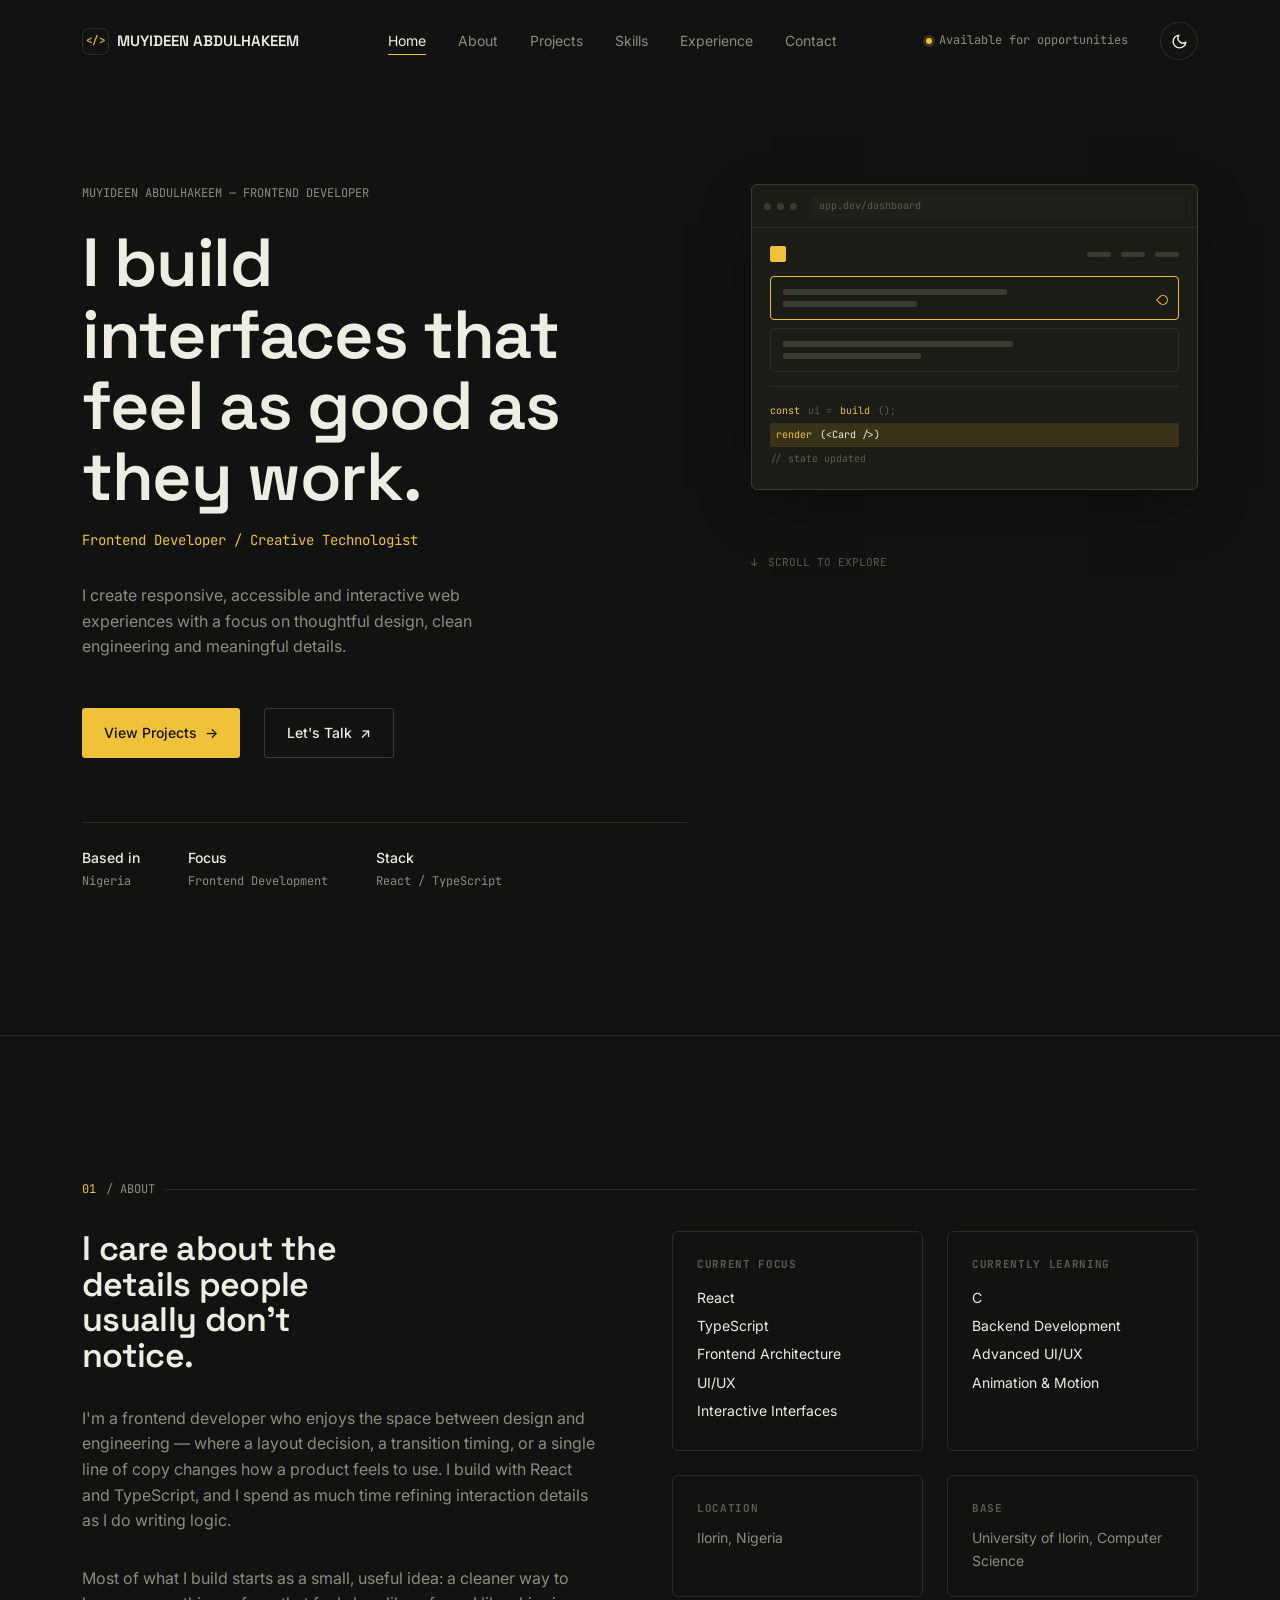
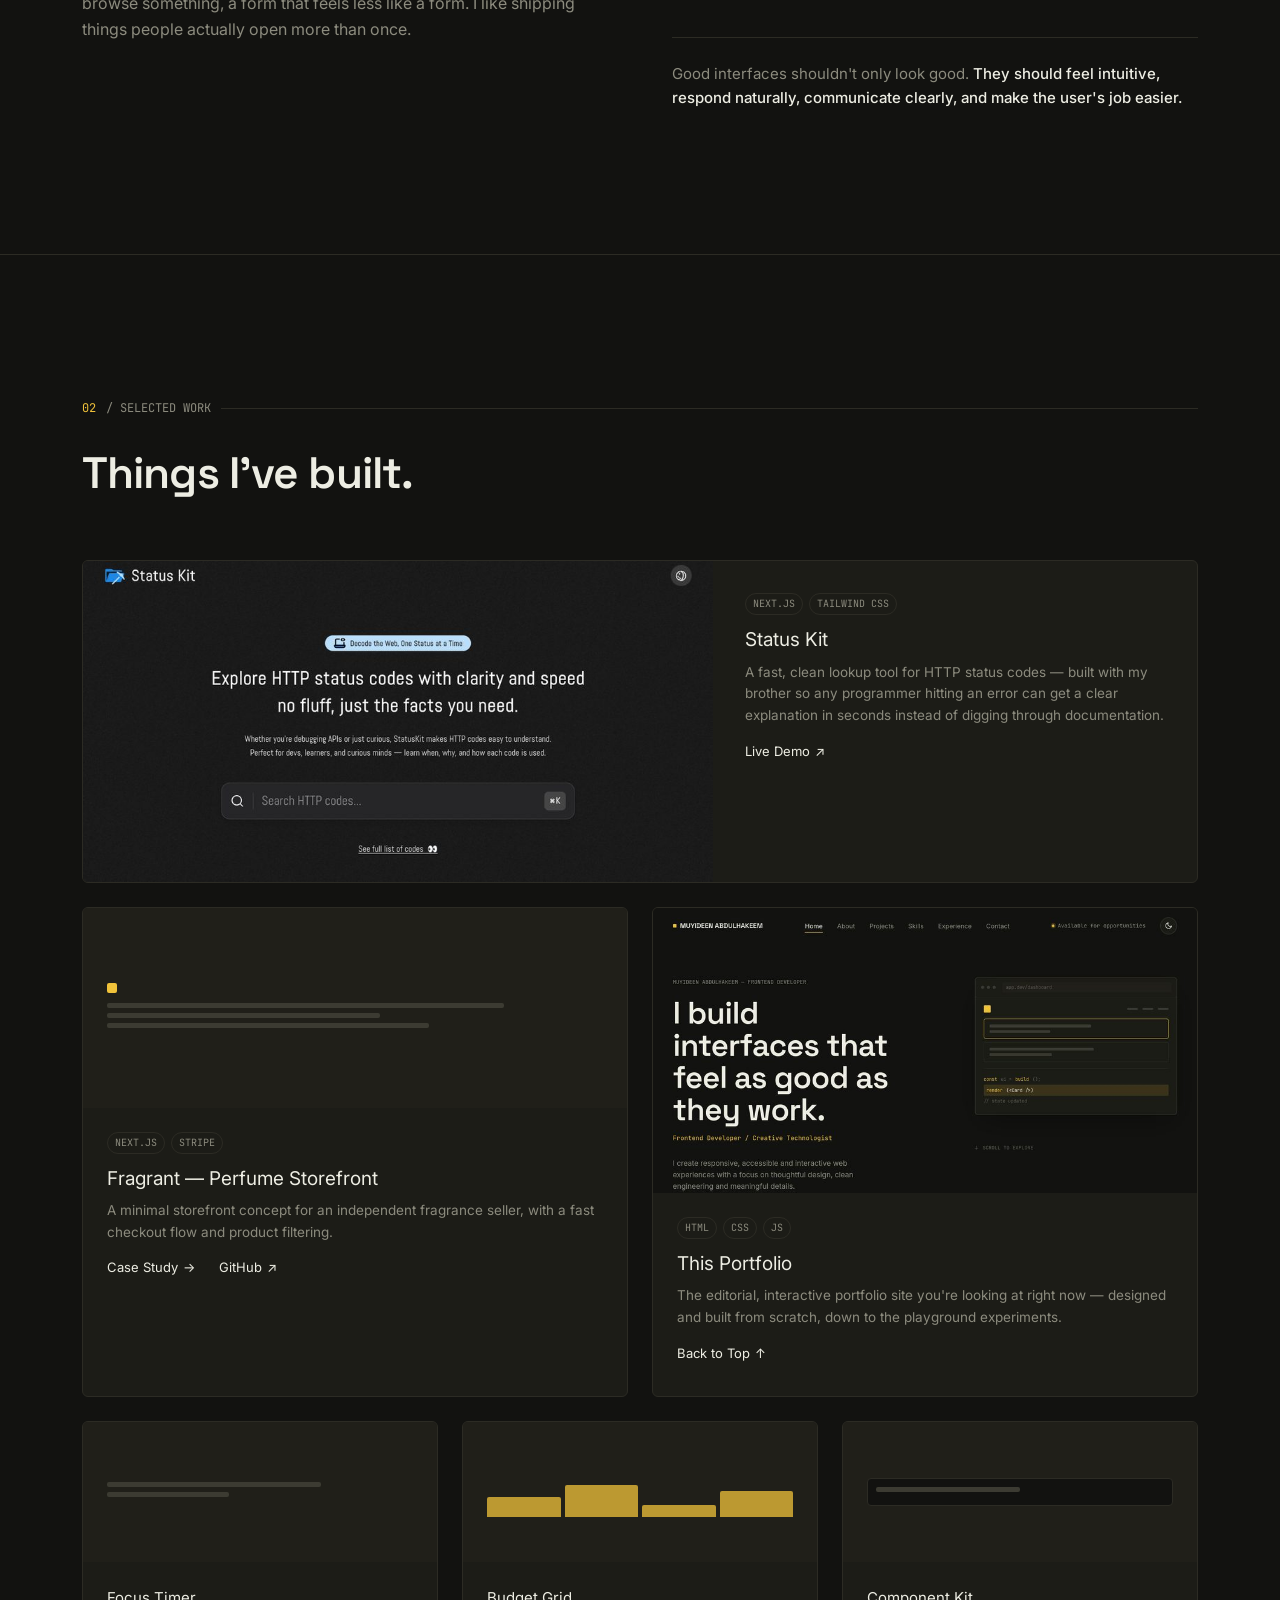
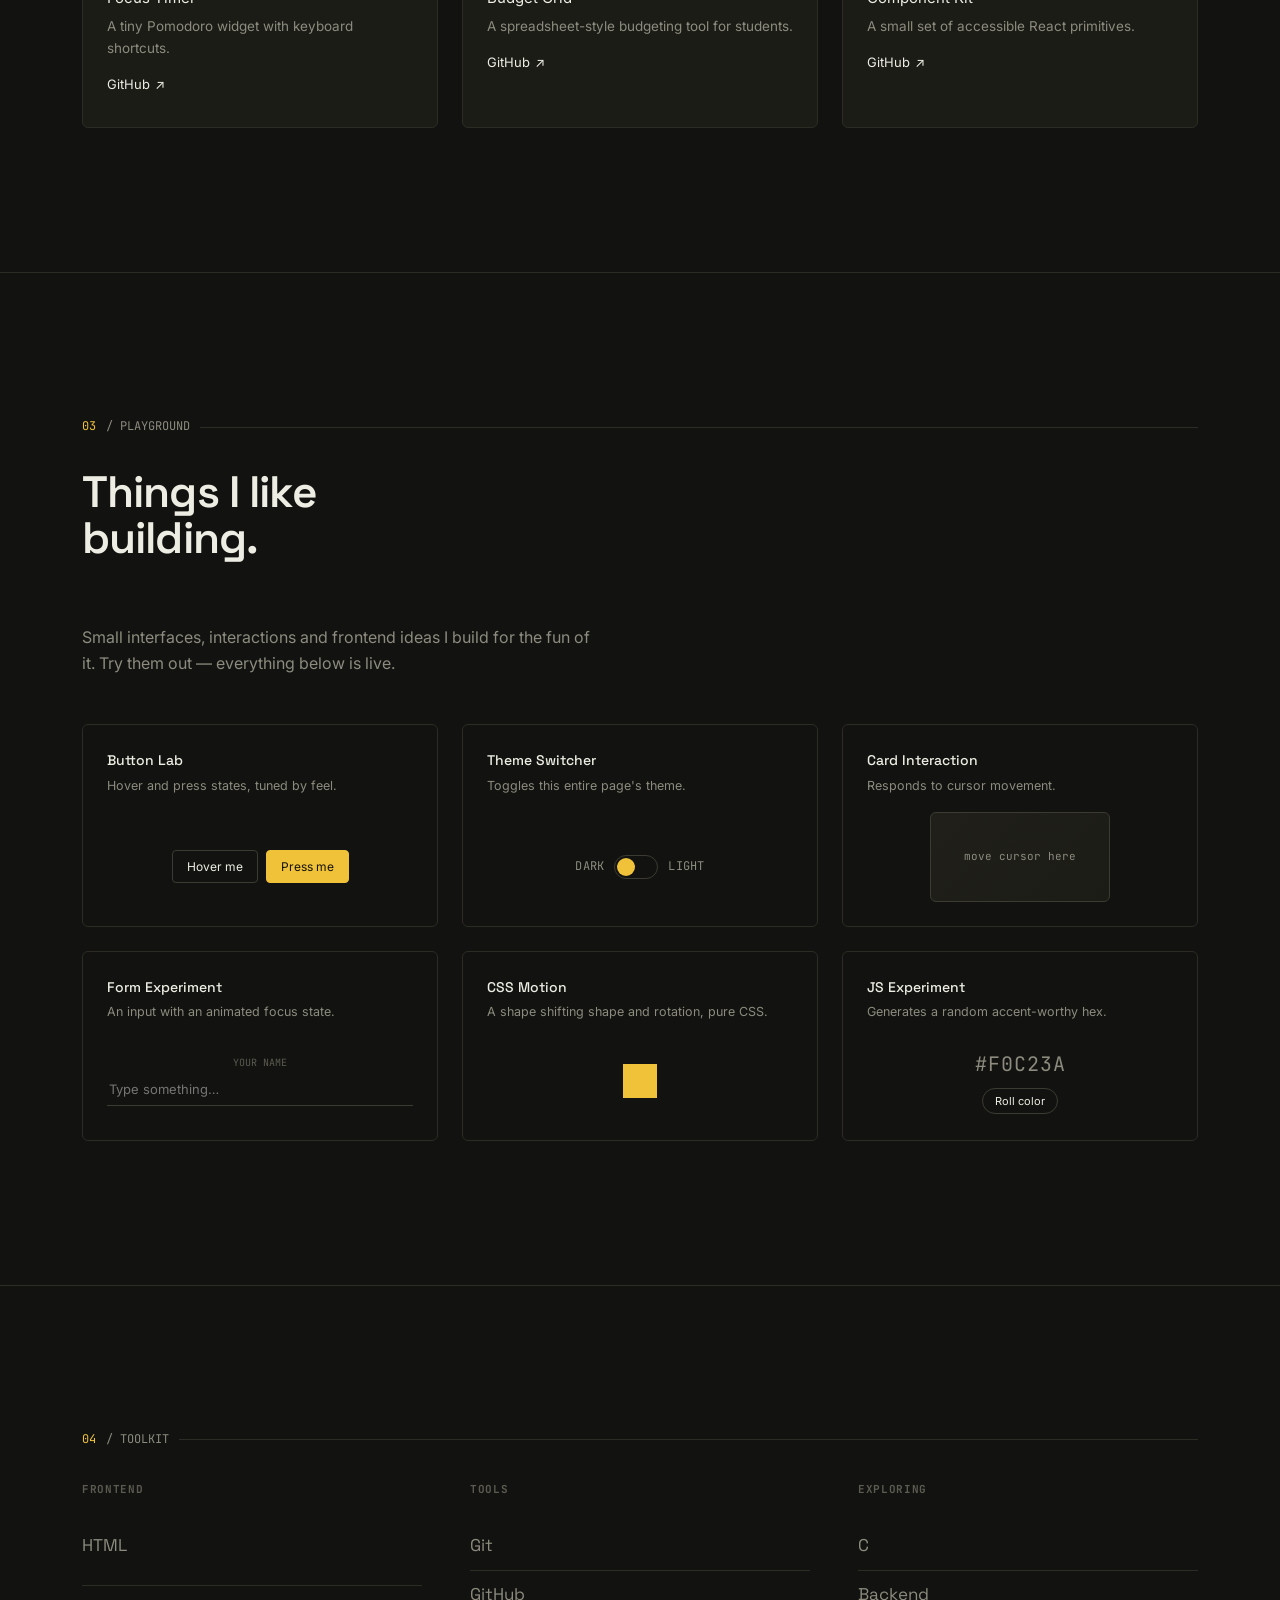
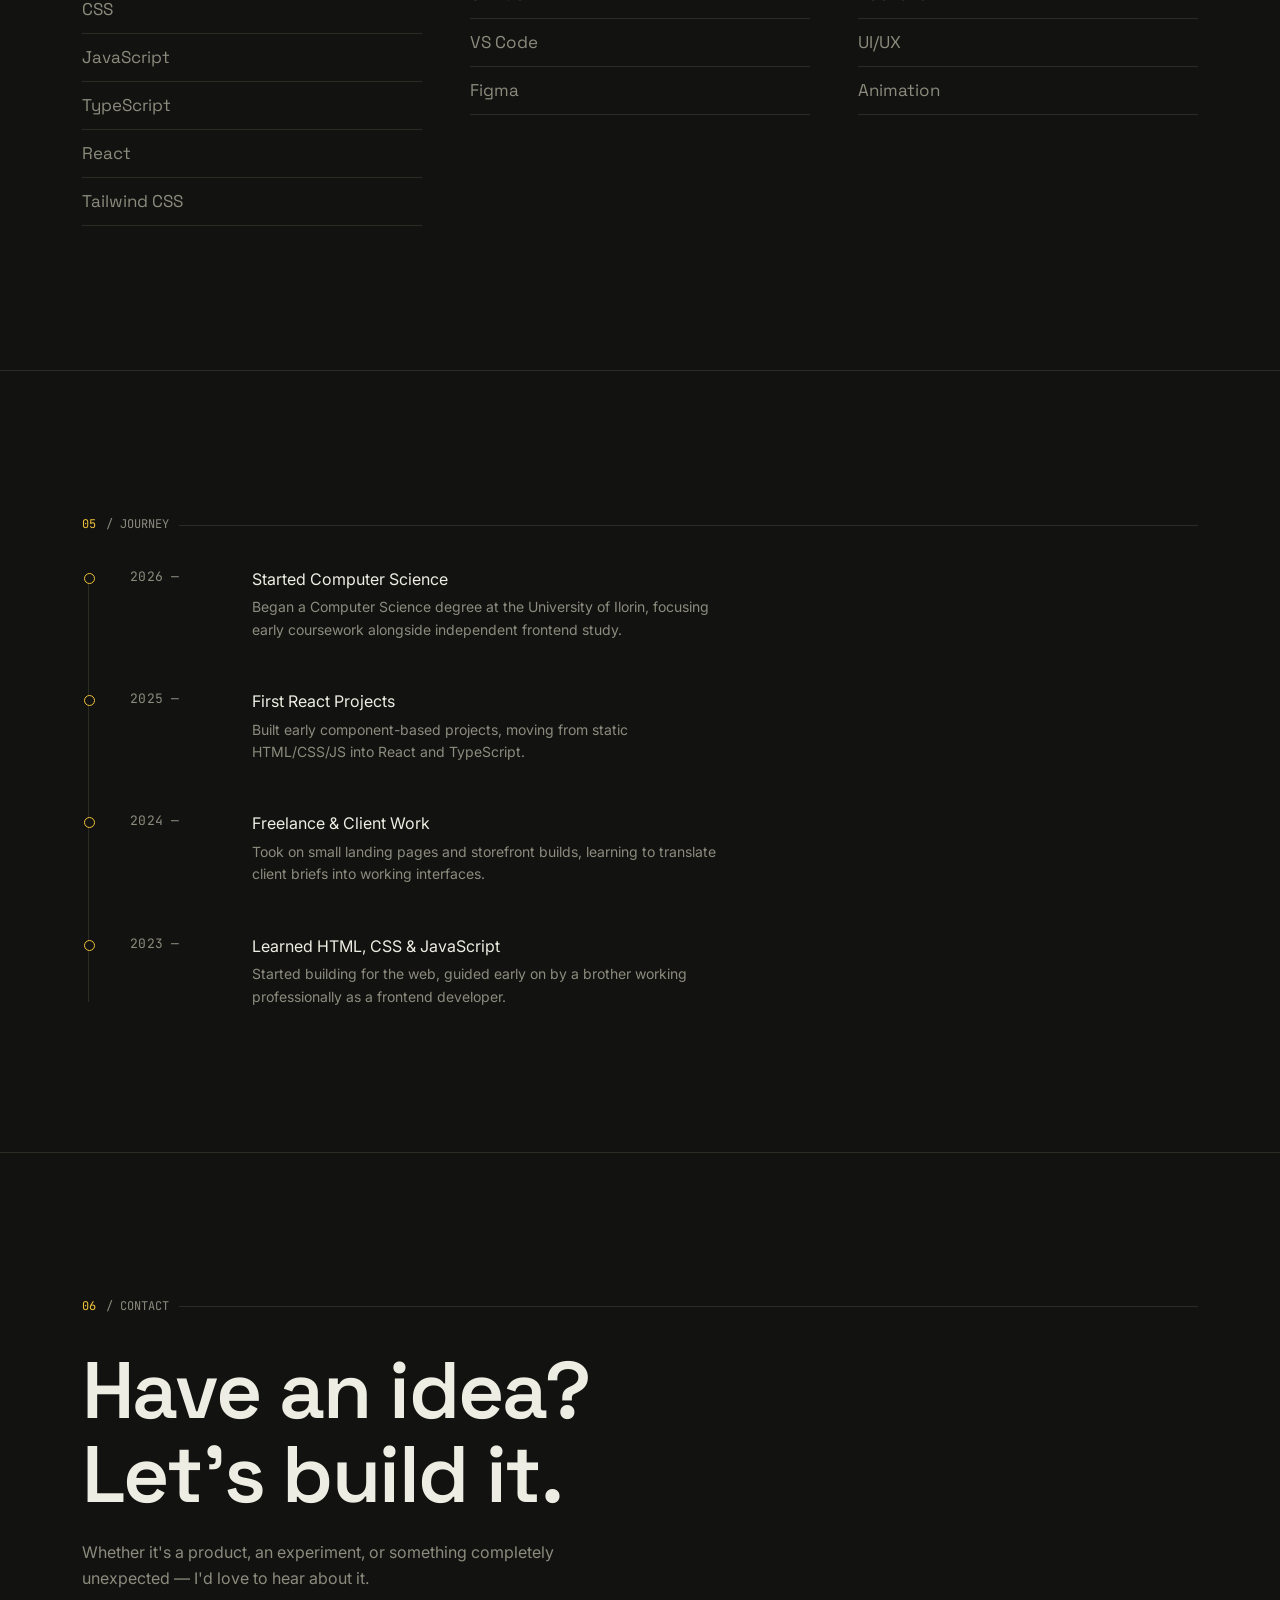
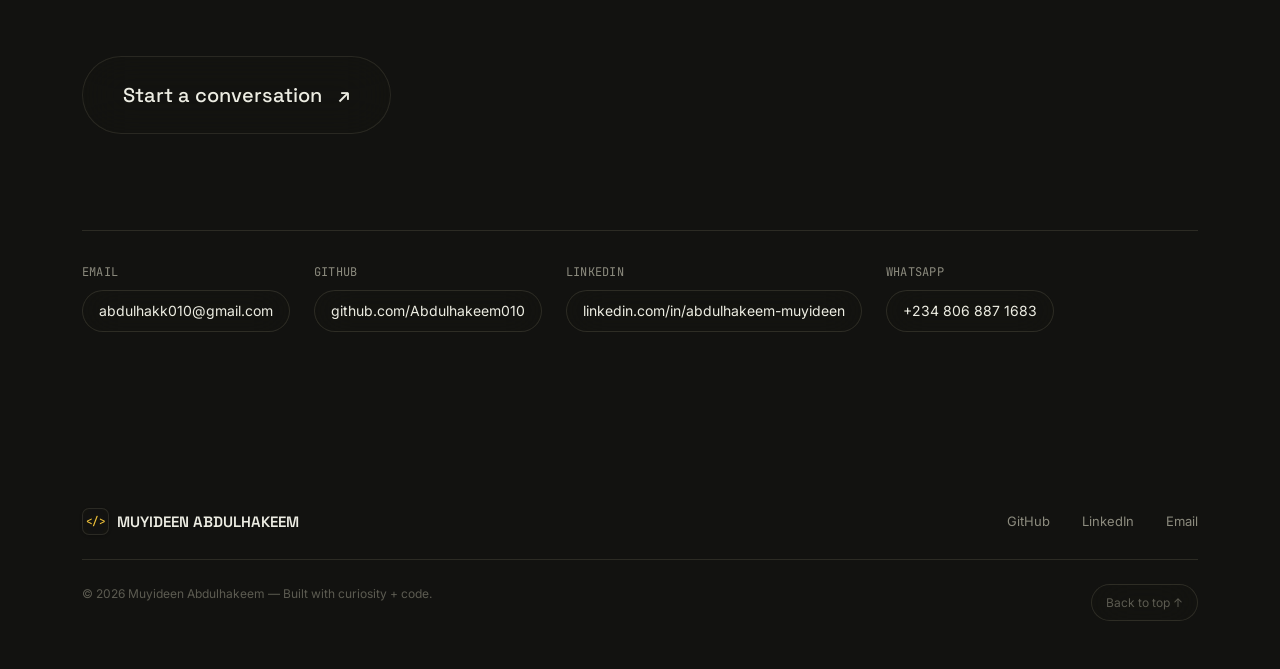
==== index.html @ f2c6035f "Refactor mobile menu functionality and enhance styling for improved user experience" ====
<!DOCTYPE html>
<html lang="en">
<head>
<meta charset="UTF-8">
<meta name="viewport" content="width=device-width, initial-scale=1.0">
<title>Muyideen Abdulhakeem — Frontend Developer</title>
<link rel="icon" type="image/svg+xml" href="data:image/svg+xml,%3Csvg xmlns='http://www.w3.org/2000/svg' viewBox='0 0 40 40'%3E%3Crect x='2' y='2' width='36' height='36' rx='9' fill='%23121210' stroke='%233C3B32' stroke-width='1.6'/%3E%3Ctext x='20' y='27' font-family='monospace' font-size='16' font-weight='700' fill='%23F0C23A' text-anchor='middle' letter-spacing='-1'%3E%26lt%3B/%26gt%3B%3C/text%3E%3C/svg%3E">
<link rel="preconnect" href="https://fonts.googleapis.com">
<link rel="preconnect" href="https://fonts.gstatic.com" crossorigin>
<link href="https://fonts.googleapis.com/css2?family=Space+Grotesk:wght@400;500;600;700&family=Inter:wght@400;500;600&family=JetBrains+Mono:wght@400;500&display=swap" rel="stylesheet">
<link rel="stylesheet" href="css/style.css">
</head>
<body>

<header id="siteHeader">
  <div class="wrap nav-row">
    <a href="#top" class="logo"><span class="logo-mark" aria-hidden="true">&lt;/&gt;</span>MUYIDEEN ABDULHAKEEM</a>
    <nav>
      <ul id="navLinks">
        <li><a href="#top" class="active">Home</a></li>
        <li><a href="#about">About</a></li>
        <li><a href="#work">Projects</a></li>
        <li><a href="#toolkit">Skills</a></li>
        <li><a href="#journey">Experience</a></li>
        <li><a href="#contact">Contact</a></li>
      </ul>
    </nav>
    <div class="nav-right">
      <span class="status"><span class="status-dot"></span>Available for opportunities</span>
      <button class="theme-toggle" id="themeToggle" aria-label="Toggle theme">
        <svg id="themeIconMoon" width="17" height="17" viewBox="0 0 24 24" fill="none" stroke="currentColor" stroke-width="2" stroke-linecap="round" stroke-linejoin="round"><path d="M21 12.79A9 9 0 1 1 11.21 3 7 7 0 0 0 21 12.79z"></path></svg>
        <svg id="themeIconSun" width="17" height="17" viewBox="0 0 24 24" fill="none" stroke="currentColor" stroke-width="2" stroke-linecap="round" stroke-linejoin="round" style="display:none;"><circle cx="12" cy="12" r="4"></circle><path d="M12 2v2M12 20v2M4.93 4.93l1.41 1.41M17.66 17.66l1.41 1.41M2 12h2M20 12h2M6.34 17.66l-1.41 1.41M19.07 4.93l-1.41 1.41"></path></svg>
      </button>
      <button class="menu-trigger" id="menuTrigger" aria-label="Open menu">
        <span></span><span></span><span></span>
      </button>
    </div>
  </div>
</header>
<div class="mobile-panel" id="mobilePanel">
  <ul>
    <li><a href="#top">Home</a></li>
    <li><a href="#about">About</a></li>
    <li><a href="#work">Projects</a></li>
    <li><a href="#toolkit">Skills</a></li>
    <li><a href="#journey">Experience</a></li>
    <li><a href="#contact">Contact</a></li>
  </ul>
</div>

<main id="top">

  <!-- HERO -->
  <section class="hero">
    <div class="wrap">
      <div class="hero-grid">
        <div>
          <div class="hero-meta">MUYIDEEN ABDULHAKEEM — FRONTEND DEVELOPER</div>
          <h1 class="display">I build interfaces that feel as good as they work.</h1>
          <div class="hero-role">Frontend Developer / Creative Technologist</div>
          <p class="hero-copy">I create responsive, accessible and interactive web experiences with a focus on thoughtful design, clean engineering and meaningful details.</p>
          <div class="cta-row">
            <a href="#work" class="btn btn-primary">View Projects <span class="btn-arrow">→</span></a>
            <a href="#contact" class="btn btn-ghost">Let's Talk <span class="btn-arrow">↗</span></a>
          </div>
          <div class="hero-facts">
            <div class="fact"><b>Based in</b>Nigeria</div>
            <div class="fact"><b>Focus</b>Frontend Development</div>
            <div class="fact"><b>Stack</b>React / TypeScript</div>
          </div>
        </div>

        <div>
          <div class="device">
            <div class="device-bar">
              <span class="dot"></span><span class="dot"></span><span class="dot"></span>
              <div class="device-url">app.dev/dashboard</div>
            </div>
            <div class="device-body">
              <div class="device-nav">
                <div class="brand"></div>
                <div class="items"><span></span><span></span><span></span></div>
              </div>
              <div class="device-card active">
                <div style="flex:1"><div class="bar w1"></div><div class="bar w2"></div></div>
                <div class="device-cursor"></div>
              </div>
              <div class="device-card"><div style="flex:1"><div class="bar w1"></div><div class="bar w2"></div></div></div>
              <div style="margin-top:14px;border-top:1px solid var(--border);padding-top:12px;">
                <div class="device-line"><span class="tok">const</span> ui = <span class="tok">build</span>();</div>
                <div class="device-line hl"><span class="tok">render</span>(&lt;Card /&gt;)</div>
                <div class="device-line">// state updated</div>
              </div>
            </div>
          </div>
          <div class="scroll-cue"><span class="arrow">↓</span> SCROLL TO EXPLORE</div>
        </div>
      </div>
    </div>
  </section>

  <!-- ABOUT -->
  <section id="about">
    <div class="wrap">
      <div class="eyebrow"><span class="num">01</span> / ABOUT<span class="eyebrow-rule"></span></div>
      <div class="about-grid">
        <div>
          <h2 class="about-statement reveal">I care about the details people usually don't notice.</h2>
          <p class="about-body reveal">I'm a frontend developer who enjoys the space between design and engineering — where a layout decision, a transition timing, or a single line of copy changes how a product feels to use. I build with React and TypeScript, and I spend as much time refining interaction details as I do writing logic.</p>
          <p class="about-body reveal">Most of what I build starts as a small, useful idea: a cleaner way to browse something, a form that feels less like a form. I like shipping things people actually open more than once.</p>
        </div>
        <div class="about-blocks reveal">
          <div class="about-block">
            <h4>Current Focus</h4>
            <ul><li>React</li><li>TypeScript</li><li>Frontend Architecture</li><li>UI/UX</li><li>Interactive Interfaces</li></ul>
          </div>
          <div class="about-block">
            <h4>Currently Learning</h4>
            <ul><li>C</li><li>Backend Development</li><li>Advanced UI/UX</li><li>Animation & Motion</li></ul>
          </div>
          <div class="about-block">
            <h4>Location</h4>
            <p>Ilorin, Nigeria</p>
          </div>
          <div class="about-block">
            <h4>Base</h4>
            <p>University of Ilorin, Computer Science</p>
          </div>
          <div class="philosophy">
            Good interfaces shouldn't only look good. <b>They should feel intuitive, respond naturally, communicate clearly, and make the user's job easier.</b>
          </div>
        </div>
      </div>
    </div>
  </section>

  <!-- PROJECTS -->
  <section id="work">
    <div class="wrap">
      <div class="eyebrow"><span class="num">02</span> / SELECTED WORK<span class="eyebrow-rule"></span></div>
      <h2 class="section-statement reveal">Things I've built.</h2>

      <div class="proj-grid">
        <!-- Featured -->
        <div class="proj-card proj-featured reveal">
          <div class="proj-preview has-image">
            <img src="assets/status-kit.jpg" alt="Status Kit homepage — search bar for looking up HTTP status codes">
          </div>
          <div class="proj-body">
            <div class="proj-tags"><span class="tag">NEXT.JS</span><span class="tag">TAILWIND CSS</span></div>
            <div class="proj-name">Status Kit</div>
            <p class="proj-desc">A fast, clean lookup tool for HTTP status codes — built with my brother so any programmer hitting an error can get a clear explanation in seconds instead of digging through documentation.</p>
            <div class="proj-links">
              <a href="https://status-kit.netlify.app/" class="proj-link">Live Demo <span class="arrow">↗</span></a>
            </div>
          </div>
        </div>

        <!-- Secondary x2 -->
        <div class="proj-card proj-secondary reveal">
          <div class="proj-preview">
            <div class="ui-row"><div class="ui-dot"></div></div>
            <div class="ui-bars"><span style="width:80%"></span><span style="width:55%"></span><span style="width:65%"></span></div>
          </div>
          <div class="proj-body">
            <div class="proj-tags"><span class="tag">NEXT.JS</span><span class="tag">STRIPE</span></div>
            <div class="proj-name">Fragrant — Perfume Storefront</div>
            <p class="proj-desc">A minimal storefront concept for an independent fragrance seller, with a fast checkout flow and product filtering.</p>
            <div class="proj-links">
              <a href="#" class="proj-link">Case Study <span class="arrow">→</span></a>
              <a href="#" class="proj-link">GitHub <span class="arrow">↗</span></a>
            </div>
          </div>
        </div>

        <div class="proj-card proj-secondary reveal">
          <div class="proj-preview has-image">
            <img src="assets/portfolio-shot.jpg" alt="This portfolio's hero section, showing the headline and mini interface mockup">
          </div>
          <div class="proj-body">
            <div class="proj-tags"><span class="tag">HTML</span><span class="tag">CSS</span><span class="tag">JS</span></div>
            <div class="proj-name">This Portfolio</div>
            <p class="proj-desc">The editorial, interactive portfolio site you're looking at right now — designed and built from scratch, down to the playground experiments.</p>
            <div class="proj-links">
              <a href="#top" class="proj-link">Back to Top <span class="arrow">↑</span></a>
            </div>
          </div>
        </div>

        <!-- Supporting x3 -->
        <div class="proj-card proj-supporting reveal">
          <div class="proj-preview" style="min-height:140px;"><div class="ui-bars"><span style="width:70%"></span><span style="width:40%"></span></div></div>
          <div class="proj-body">
            <div class="proj-name">Focus Timer</div>
            <p class="proj-desc">A tiny Pomodoro widget with keyboard shortcuts.</p>
            <div class="proj-links"><a href="#" class="proj-link">GitHub <span class="arrow">↗</span></a></div>
          </div>
        </div>
        <div class="proj-card proj-supporting reveal">
          <div class="proj-preview" style="min-height:140px;"><div class="ui-chart" style="height:40px;"><span style="height:50%"></span><span style="height:80%"></span><span style="height:30%"></span><span style="height:65%"></span></div></div>
          <div class="proj-body">
            <div class="proj-name">Budget Grid</div>
            <p class="proj-desc">A spreadsheet-style budgeting tool for students.</p>
            <div class="proj-links"><a href="#" class="proj-link">GitHub <span class="arrow">↗</span></a></div>
          </div>
        </div>
        <div class="proj-card proj-supporting reveal">
          <div class="proj-preview" style="min-height:140px;"><div class="ui-mini-card" style="margin-top:0;"><div class="ui-bars"><span style="width:50%"></span></div></div></div>
          <div class="proj-body">
            <div class="proj-name">Component Kit</div>
            <p class="proj-desc">A small set of accessible React primitives.</p>
            <div class="proj-links"><a href="#" class="proj-link">GitHub <span class="arrow">↗</span></a></div>
          </div>
        </div>
      </div>
    </div>
  </section>

  <!-- PLAYGROUND -->
  <section id="playground">
    <div class="wrap">
      <div class="eyebrow"><span class="num">03</span> / PLAYGROUND<span class="eyebrow-rule"></span></div>
      <h2 class="section-statement reveal">Things I like building.</h2>
      <p class="about-body reveal" style="margin-bottom:var(--space-5);">Small interfaces, interactions and frontend ideas I build for the fun of it. Try them out — everything below is live.</p>

      <div class="play-grid">
        <div class="play-card reveal">
          <div class="play-title">Button Lab</div>
          <div class="play-desc">Hover and press states, tuned by feel.</div>
          <div class="play-demo lab-buttons">
            <button class="lab-btn">Hover me</button>
            <button class="lab-btn filled">Press me</button>
          </div>
        </div>

        <div class="play-card reveal">
          <div class="play-title">Theme Switcher</div>
          <div class="play-desc">Toggles this entire page's theme.</div>
          <div class="play-demo switch-demo">
            <span class="mono">DARK</span>
            <button class="switch-track" id="switchDemo" aria-label="Toggle theme"><span class="knob"></span></button>
            <span class="mono">LIGHT</span>
          </div>
        </div>

        <div class="play-card reveal">
          <div class="play-title">Card Interaction</div>
          <div class="play-desc">Responds to cursor movement.</div>
          <div class="play-demo">
            <div class="tilt-card" id="tiltCard">move cursor here</div>
          </div>
        </div>

        <div class="play-card reveal">
          <div class="play-title">Form Experiment</div>
          <div class="play-desc">An input with an animated focus state.</div>
          <div class="play-demo form-demo" style="width:100%;flex-direction:column;">
            <label for="playInput">YOUR NAME</label>
            <input id="playInput" type="text" placeholder="Type something…">
          </div>
        </div>

        <div class="play-card reveal">
          <div class="play-title">CSS Motion</div>
          <div class="play-desc">A shape shifting shape and rotation, pure CSS.</div>
          <div class="play-demo"><div class="motion-shape"></div></div>
        </div>

        <div class="play-card reveal">
          <div class="play-title">JS Experiment</div>
          <div class="play-desc">Generates a random accent-worthy hex.</div>
          <div class="play-demo" style="flex-direction:column;">
            <div class="roll-display mono" id="rollDisplay">#F0C23A</div>
            <button class="roll-btn" id="rollBtn">Roll color</button>
          </div>
        </div>
      </div>
    </div>
  </section>

  <!-- TOOLKIT -->
  <section id="toolkit">
    <div class="wrap">
      <div class="eyebrow"><span class="num">04</span> / TOOLKIT<span class="eyebrow-rule"></span></div>
      <div class="toolkit-cols">
        <div class="toolkit-col reveal">
          <h4>Frontend</h4>
          <div class="skill-item"><span class="name">HTML</span><span class="desc">Semantic, accessible markup</span></div>
          <div class="skill-item"><span class="name">CSS</span><span class="desc">Layout systems, motion</span></div>
          <div class="skill-item"><span class="name">JavaScript</span><span class="desc">DOM, interaction logic</span></div>
          <div class="skill-item"><span class="name">TypeScript</span><span class="desc">Typed, safer components</span></div>
          <div class="skill-item"><span class="name">React</span><span class="desc">Component architecture</span></div>
          <div class="skill-item"><span class="name">Tailwind CSS</span><span class="desc">Utility-first styling</span></div>
        </div>
        <div class="toolkit-col reveal">
          <h4>Tools</h4>
          <div class="skill-item"><span class="name">Git</span><span class="desc">Version control</span></div>
          <div class="skill-item"><span class="name">GitHub</span><span class="desc">Collaboration, CI</span></div>
          <div class="skill-item"><span class="name">VS Code</span><span class="desc">Daily driver</span></div>
          <div class="skill-item"><span class="name">Figma</span><span class="desc">Design handoff</span></div>
        </div>
        <div class="toolkit-col reveal">
          <h4>Exploring</h4>
          <div class="skill-item"><span class="name">C</span><span class="desc">Systems fundamentals</span></div>
          <div class="skill-item"><span class="name">Backend</span><span class="desc">APIs, databases</span></div>
          <div class="skill-item"><span class="name">UI/UX</span><span class="desc">Systems thinking</span></div>
          <div class="skill-item"><span class="name">Animation</span><span class="desc">Motion as feedback</span></div>
        </div>
      </div>
    </div>
  </section>

  <!-- JOURNEY -->
  <section id="journey">
    <div class="wrap">
      <div class="eyebrow"><span class="num">05</span> / JOURNEY<span class="eyebrow-rule"></span></div>
      <div class="timeline">
        <div class="tl-item">
          <div class="tl-year mono">2026 —</div>
          <div>
            <div class="tl-role">Started Computer Science</div>
            <div class="tl-desc">Began a Computer Science degree at the University of Ilorin, focusing early coursework alongside independent frontend study.</div>
          </div>
        </div>
        <div class="tl-item">
          <div class="tl-year mono">2025 —</div>
          <div>
            <div class="tl-role">First React Projects</div>
            <div class="tl-desc">Built early component-based projects, moving from static HTML/CSS/JS into React and TypeScript.</div>
          </div>
        </div>
        <div class="tl-item">
          <div class="tl-year mono">2024 —</div>
          <div>
            <div class="tl-role">Freelance & Client Work</div>
            <div class="tl-desc">Took on small landing pages and storefront builds, learning to translate client briefs into working interfaces.</div>
          </div>
        </div>
        <div class="tl-item">
          <div class="tl-year mono">2023 —</div>
          <div>
            <div class="tl-role">Learned HTML, CSS & JavaScript</div>
            <div class="tl-desc">Started building for the web, guided early on by a brother working professionally as a frontend developer.</div>
          </div>
        </div>
      </div>
    </div>
  </section>

  <!-- CONTACT -->
  <section id="contact" class="contact">
    <div class="wrap">
      <div class="eyebrow"><span class="num">06</span> / CONTACT<span class="eyebrow-rule"></span></div>
      <h2 class="contact-heading reveal">Have an idea?<br>Let's build it.</h2>
      <p class="contact-copy reveal">Whether it's a product, an experiment, or something completely unexpected — I'd love to hear about it.</p>
      <div class="magnetic-wrap reveal">
        <a href="mailto:abdulhakk010@gmail.com" class="magnetic-btn" id="magneticBtn">Start a conversation <span>↗</span></a>
      </div>
      <div class="contact-methods reveal">
        <div class="contact-method"><span class="mono">EMAIL</span><a href="mailto:abdulhakk010@gmail.com">abdulhakk010@gmail.com</a></div>
        <div class="contact-method"><span class="mono">GITHUB</span><a href="https://github.com/Abdulhakeem010">github.com/Abdulhakeem010</a></div>
        <div class="contact-method"><span class="mono">LINKEDIN</span><a href="https://www.linkedin.com/in/abdulhakeem-muyideen-96791b35a">linkedin.com/in/abdulhakeem-muyideen</a></div>
        <div class="contact-method"><span class="mono">WHATSAPP</span><a href="https://wa.me/2348068871683">+234 806 887 1683</a></div>
      </div>
    </div>
  </section>

</main>

<footer>
  <div class="wrap">
    <div class="footer-row">
      <div class="logo"><span class="logo-mark" aria-hidden="true">&lt;/&gt;</span>MUYIDEEN ABDULHAKEEM</div>
      <div class="footer-links">
        <a href="https://github.com/Abdulhakeem010">GitHub</a>
        <a href="https://www.linkedin.com/in/abdulhakeem-muyideen-96791b35a">LinkedIn</a>
        <a href="mailto:abdulhakk010@gmail.com">Email</a>
      </div>
    </div>
    <div class="footer-bottom">
      <span>© 2026 Muyideen Abdulhakeem — Built with curiosity + code.</span>
      <a href="#top" class="back-top">Back to top ↑</a>
    </div>
  </div>
</footer>

<script src="js/main.js" defer></script>

</body>
</html>
---- css/style.css ----
:root{
    --bg:#121210;
    --bg-raised:#19190f16;
    --surface:#1C1C17;
    --surface-2:#201F19;
    --text:#EDEDE3;
    --text-muted:#8C8B7E;
    --text-faint:#5C5B51;
    --border:#2C2B24;
    --border-strong:#3C3B32;
    --accent:#F0C23A;
    --accent-soft:#3A331A;
    --radius-s:3px;
    --radius-m:6px;
    --space-1:8px;
    --space-2:16px;
    --space-3:24px;
    --space-4:32px;
    --space-5:48px;
    --space-6:64px;
    --space-7:96px;
    --space-8:144px;
    --ease: cubic-bezier(.22,1,.36,1);
  }

  [data-theme="light"]{
    --bg:#F3F1E9;
    --surface:#EAE7DB;
    --surface-2:#E3E0D2;
    --text:#17170F;
    --text-muted:#615F4F;
    --text-faint:#8C8A76;
    --border:#D6D2BF;
    --border-strong:#C3BEA6;
    --accent:#B8860E;
    --accent-soft:#EBDFAF;
  }

  *{margin:0;padding:0;box-sizing:border-box;}
  html{scroll-behavior:smooth;}
  @media (prefers-reduced-motion: reduce){
    html{scroll-behavior:auto;}
    *{animation-duration:0.001ms !important; transition-duration:0.001ms !important;}
  }

  body{
    background:var(--bg);
    color:var(--text);
    font-family:'Inter',sans-serif;
    font-size:16px;
    line-height:1.6;
    -webkit-font-smoothing:antialiased;
    overflow-x:hidden;
    transition:background .3s var(--ease), color .3s var(--ease);
  }

  h1,h2,h3,.display{
    font-family:'Space Grotesk',sans-serif;
    font-weight:600;
    letter-spacing:-0.02em;
    line-height:1.05;
  }

  .mono{
    font-family:'JetBrains Mono',monospace;
    font-size:12px;
    letter-spacing:0.02em;
    color:var(--text-muted);
  }

  a{color:inherit;text-decoration:none;}
  button{font-family:inherit;background:none;border:none;color:inherit;cursor:pointer;}

  ::selection{background:var(--accent);color:#121210;}

  :focus-visible{
    outline:2px solid var(--accent);
    outline-offset:3px;
  }

  .wrap{
    max-width:1180px;
    margin:0 auto;
    padding:0 var(--space-4);
  }
  @media (max-width:640px){ .wrap{padding:0 var(--space-3);} }

  /* ---------- NAV ---------- */
  header{
    position:fixed;
    top:0;left:0;right:0;
    z-index:100;
    padding:22px 0;
    transition:padding .35s var(--ease), background .35s var(--ease), border-color .35s var(--ease);
  }
  header.scrolled{
    padding:14px 0;
    background:color-mix(in srgb, var(--bg) 62%, transparent);
    backdrop-filter:blur(20px) saturate(160%);
    border-bottom:1px solid var(--border);
  }
  .nav-row{
    display:flex;align-items:center;justify-content:space-between;
  }
  .logo{
    font-family:'Space Grotesk',sans-serif;
    font-weight:600;font-size:15px;
    display:flex;align-items:center;gap:8px;
  }
  .logo-mark{
    display:inline-flex;align-items:center;justify-content:center;
    width:27px;height:27px;
    border:1px solid color-mix(in srgb, var(--border-strong) 60%, transparent);
    border-radius:7px;
    background:color-mix(in srgb, var(--surface) 24%, transparent);
    backdrop-filter:blur(20px) saturate(160%);
    -webkit-backdrop-filter:blur(20px) saturate(160%);
    box-shadow:0 1px 3px rgba(0,0,0,.2);
    font-family:'JetBrains Mono',monospace;
    font-weight:500;
    font-size:11px;
    color:var(--accent);
    letter-spacing:-0.06em;
    flex-shrink:0;
    transition:border-color .25s, transform .25s;
  }
  .logo:hover .logo-mark{border-color:color-mix(in srgb, var(--accent) 70%, transparent);transform:translateY(-1px);}
  nav ul{
    list-style:none;display:flex;gap:var(--space-4);
  }
  nav a{
    font-size:14px;color:var(--text-muted);
    position:relative;
    padding:4px 0;
    transition:color .25s;
  }
  nav a:hover, nav a.active{color:var(--text);}
  nav a.active::after{
    content:'';position:absolute;bottom:-2px;left:0;right:0;
    height:1px;background:var(--accent);
  }
  .nav-right{display:flex;align-items:center;gap:var(--space-4);}
  .status{
    display:flex;align-items:center;gap:7px;
    font-size:12px;color:var(--text-muted);
    font-family:'JetBrains Mono',monospace;
  }
  .status-dot{
    width:6px;height:6px;border-radius:50%;
    background:var(--accent);
    box-shadow:0 0 0 3px var(--accent-soft);
    animation:pulse 2.4s ease-in-out infinite;
  }
  @keyframes pulse{
    0%,100%{opacity:1;} 50%{opacity:.4;}
  }
  .theme-toggle{
    width:38px;height:38px;
    border:1px solid color-mix(in srgb, var(--border-strong) 65%, transparent);
    border-radius:50%;
    display:flex;align-items:center;justify-content:center;
    color:var(--text);
    background:color-mix(in srgb, var(--surface) 24%, transparent);
    backdrop-filter:blur(20px) saturate(160%);
    -webkit-backdrop-filter:blur(20px) saturate(160%);
    transition:border-color .25s, color .25s, background .25s, transform .2s;
    flex-shrink:0;
  }
  .theme-toggle:hover{border-color:var(--accent);color:var(--accent);transform:translateY(-1px);}
  .theme-toggle:active{transform:translateY(0) scale(.94);}

  .menu-trigger{
    display:none;
    flex-direction:column;gap:5px;
    width:22px;
  }
  .menu-trigger span{
    height:1px;width:100%;background:var(--text);
    transition:transform .3s var(--ease), opacity .3s var(--ease);
  }
  .menu-trigger.open span:nth-child(1){transform:translateY(6px) rotate(45deg);}
  .menu-trigger.open span:nth-child(2){opacity:0;}
  .menu-trigger.open span:nth-child(3){transform:translateY(-6px) rotate(-45deg);}

  .mobile-panel{
    position:fixed;inset:0;top:64px;
    background:color-mix(in srgb, var(--bg) 58%, transparent);
    backdrop-filter:blur(28px) saturate(160%);
    -webkit-backdrop-filter:blur(28px) saturate(160%);
    border-bottom:1px solid var(--border);
    box-shadow:0 24px 60px -24px rgba(0,0,0,.45);
    z-index:90;
    padding:var(--space-4);
    transform:translateY(-8px);
    opacity:0;pointer-events:none;
    transition:opacity .3s var(--ease), transform .3s var(--ease);
  }
  .mobile-panel.open{opacity:1;transform:translateY(0);pointer-events:all;}
  .mobile-panel ul{list-style:none;display:flex;flex-direction:column;gap:var(--space-3);}
  .mobile-panel a{font-size:24px;font-family:'Space Grotesk',sans-serif;}

  @media (max-width:800px){
    nav{display:none;}
    .nav-right .status{display:none;}
    .menu-trigger{display:flex;}
  }

  section{padding:var(--space-8) 0;border-bottom:1px solid var(--border);}
  @media (max-width:800px){ section{padding:var(--space-6) 0;} }

  .eyebrow{
    display:flex;align-items:center;gap:10px;
    font-family:'JetBrains Mono',monospace;
    font-size:12px;color:var(--text-muted);
    margin-bottom:var(--space-4);
  }
  .eyebrow .num{color:var(--accent);}
  .eyebrow-rule{flex:1;height:1px;background:var(--border);}

  /* ---------- HERO ---------- */
  .hero{
    padding-top:calc(var(--space-8) + 40px);
    border-bottom:1px solid var(--border);
  }
  .hero-grid{
    display:grid;
    grid-template-columns:1.15fr 0.85fr;
    gap:var(--space-6);
    align-items:start;
  }
  @media (max-width:960px){ .hero-grid{grid-template-columns:1fr;} }

  .hero-meta{
    font-family:'JetBrains Mono',monospace;
    font-size:12px;color:var(--text-muted);
    margin-bottom:var(--space-3);
  }
  .hero h1.display{
    font-size:clamp(40px, 6vw, 68px);
    max-width:12ch;
  }
  .hero-role{
    font-size:14px;color:var(--accent);
    font-family:'JetBrains Mono',monospace;
    margin:var(--space-2) 0 var(--space-4);
  }
  .hero-copy{
    max-width:46ch;
    color:var(--text-muted);
    font-size:16px;
    margin-bottom:var(--space-5);
  }
  .cta-row{display:flex;gap:var(--space-3);flex-wrap:wrap;}
  .btn{
    display:inline-flex;align-items:center;gap:8px;
    padding:13px 22px;
    font-size:14px;font-weight:500;
    border-radius:var(--radius-s);
    transition:transform .25s var(--ease), background .25s, color .25s, border-color .25s;
  }
  .btn-primary{
    background:var(--accent);color:#151208;
  }
  .btn-primary:hover{transform:translateY(-2px);}
  .btn-ghost{
    border:1px solid var(--border-strong);color:var(--text);
  }
  .btn-ghost:hover{border-color:var(--accent);transform:translateY(-2px);}
  .btn-arrow{transition:transform .25s var(--ease);}
  .btn:hover .btn-arrow{transform:translate(3px,-3px);}

  .hero-facts{
    display:flex;gap:var(--space-5);
    margin-top:var(--space-6);
    padding-top:var(--space-3);
    border-top:1px solid var(--border);
  }
  .fact{font-family:'JetBrains Mono',monospace;font-size:12px;color:var(--text-muted);}
  .fact b{display:block;color:var(--text);font-family:'Inter',sans-serif;font-size:14px;font-weight:500;margin-bottom:2px;}

  /* mini interface window */
  .device{
    border:1px solid var(--border-strong);
    border-radius:var(--radius-m);
    background:var(--surface);
    overflow:hidden;
    box-shadow:0 20px 60px -20px rgba(0,0,0,.5);
  }
  .device-bar{
    display:flex;align-items:center;gap:6px;
    padding:10px 12px;
    border-bottom:1px solid var(--border);
  }
  .device-bar .dot{width:7px;height:7px;border-radius:50%;background:var(--border-strong);}
  .device-url{
    margin-left:8px;flex:1;
    font-family:'JetBrains Mono',monospace;font-size:10px;color:var(--text-faint);
    background:var(--surface-2);
    padding:3px 8px;border-radius:2px;
  }
  .device-body{padding:18px;}
  .device-nav{display:flex;justify-content:space-between;align-items:center;margin-bottom:14px;}
  .device-nav .brand{width:16px;height:16px;background:var(--accent);border-radius:2px;}
  .device-nav .items{display:flex;gap:10px;}
  .device-nav .items span{width:24px;height:5px;background:var(--border-strong);border-radius:2px;}
  .device-card{
    border:1px solid var(--border);border-radius:4px;
    padding:12px;margin-bottom:8px;
    display:flex;justify-content:space-between;align-items:center;
    transition:border-color .3s;
  }
  .device-card .bar{height:6px;background:var(--border-strong);border-radius:2px;}
  .device-card .bar.w1{width:60%;}
  .device-card .bar.w2{width:36%;margin-top:6px;}
  .device-card.active{border-color:var(--accent);}
  .device-cursor{
    width:10px;height:10px;
    border:1.5px solid var(--accent);
    border-radius:50% 50% 50% 0;
    transform:rotate(45deg);
    position:relative;
    top:2px;left:2px;
    animation:cursor-move 5s ease-in-out infinite;
  }
  @keyframes cursor-move{
    0%,100%{transform:translate(0,0) rotate(45deg);}
    30%{transform:translate(90px,18px) rotate(45deg);}
    60%{transform:translate(40px,44px) rotate(45deg);}
    80%{transform:translate(90px,18px) rotate(45deg);}
  }
  .device-line{
    display:flex;align-items:center;gap:8px;
    font-family:'JetBrains Mono',monospace;font-size:10px;
    color:var(--text-faint);
    padding:4px 0;
  }
  .device-line .tok{color:var(--accent);}
  .device-line.hl{background:var(--accent-soft);border-radius:2px;padding:4px 6px;color:var(--text);}

  .scroll-cue{
    display:flex;align-items:center;gap:10px;
    margin-top:var(--space-6);
    font-family:'JetBrains Mono',monospace;font-size:11px;color:var(--text-faint);
  }
  .scroll-cue .arrow{animation:bob 1.8s ease-in-out infinite;}
  @keyframes bob{0%,100%{transform:translateY(0);}50%{transform:translateY(4px);}}

  /* ---------- ABOUT ---------- */
  .about-grid{
    display:grid;grid-template-columns:1fr 1fr;gap:var(--space-6);
  }
  @media (max-width:800px){ .about-grid{grid-template-columns:1fr;} }
  .about-statement{
    font-size:clamp(24px,3vw,34px);
    max-width:14ch;
    margin-bottom:var(--space-4);
  }
  .about-body{color:var(--text-muted);max-width:52ch;margin-bottom:var(--space-4);}
  .about-blocks{display:grid;grid-template-columns:1fr 1fr;gap:var(--space-3);}
  @media (max-width:520px){ .about-blocks{grid-template-columns:1fr;} }
  .about-block{
    border:1px solid var(--border);border-radius:var(--radius-m);
    padding:var(--space-3);
  }
  .about-block h4{
    font-family:'JetBrains Mono',monospace;font-size:11px;
    color:var(--text-faint);text-transform:uppercase;letter-spacing:.06em;
    margin-bottom:10px;
  }
  .about-block ul{list-style:none;}
  .about-block li{font-size:14px;padding:3px 0;}
  .about-block p{font-size:14px;color:var(--text-muted);}
  .philosophy{
    grid-column:1/-1;
    border-top:1px solid var(--border);
    margin-top:var(--space-2);
    padding-top:var(--space-3);
    font-size:15px;color:var(--text-muted);
  }
  .philosophy b{color:var(--text);font-weight:500;}

  /* ---------- PROJECTS ---------- */
  .section-statement{
    font-size:clamp(28px,4vw,44px);
    max-width:14ch;margin-bottom:var(--space-6);
  }
  .proj-grid{
    display:grid;
    grid-template-columns:repeat(6,1fr);
    gap:var(--space-3);
  }
  .proj-card{
    border:1px solid var(--border);
    border-radius:var(--radius-m);
    overflow:hidden;
    background:var(--surface);
    display:flex;flex-direction:column;
    transition:border-color .3s var(--ease), transform .3s var(--ease);
  }
  .proj-card:hover{border-color:var(--border-strong);transform:translateY(-3px);}
  .proj-featured{grid-column:span 6;display:grid;grid-template-columns:1.3fr 1fr;}
  .proj-secondary{grid-column:span 3;}
  .proj-supporting{grid-column:span 2;}
  @media (max-width:900px){
    .proj-featured{grid-template-columns:1fr;}
    .proj-secondary{grid-column:span 6;}
    .proj-supporting{grid-column:span 3;}
  }
  @media (max-width:560px){
    .proj-supporting{grid-column:span 6;}
  }
  .proj-preview{
    background:var(--surface-2);
    padding:var(--space-3);
    display:flex;flex-direction:column;justify-content:center;
    min-height:200px;
    position:relative;
    overflow:hidden;
  }
  .proj-preview.has-image{
    padding:0;
  }
  .proj-preview.has-image img{
    width:100%;height:100%;
    min-height:200px;
    object-fit:cover;
    object-position:top center;
    display:block;
    transition:transform .4s var(--ease);
  }
  .proj-featured .proj-preview.has-image img{min-height:280px;}
  .proj-card:hover .proj-preview.has-image img{transform:scale(1.02);}
  .proj-featured .proj-preview{min-height:280px;}
  .proj-body{padding:var(--space-3) var(--space-3) var(--space-4);}
  .proj-featured .proj-body{padding:var(--space-4);}
  .proj-tags{display:flex;gap:6px;flex-wrap:wrap;margin-bottom:10px;}
  .tag{
    font-family:'JetBrains Mono',monospace;font-size:10px;
    color:var(--text-muted);
    border:1px solid var(--border);
    padding:2px 7px;border-radius:20px;
  }
  .proj-name{font-size:19px;margin-bottom:6px;}
  .proj-supporting .proj-name{font-size:15px;}
  .proj-desc{color:var(--text-muted);font-size:13.5px;margin-bottom:14px;}
  .proj-links{display:flex;gap:var(--space-3);flex-wrap:wrap;}
  .proj-link{
    font-size:13px;display:inline-flex;align-items:center;gap:5px;
    color:var(--text);border-bottom:1px solid transparent;
    transition:border-color .2s, gap .2s;
  }
  .proj-link:hover{border-color:var(--accent);}
  .proj-link .arrow{transition:transform .25s var(--ease);}
  .proj-link:hover .arrow{transform:translateX(3px);}

  /* mini ui inside preview */
  .ui-row{display:flex;justify-content:space-between;margin-bottom:10px;}
  .ui-dot{width:10px;height:10px;background:var(--accent);border-radius:2px;}
  .ui-bars span{display:block;height:5px;background:var(--border-strong);border-radius:2px;margin-bottom:5px;}
  .ui-mini-card{border:1px solid var(--border);border-radius:4px;padding:8px;margin-top:8px;background:var(--bg);}
  .ui-num{font-family:'JetBrains Mono',monospace;font-size:22px;color:var(--accent);}
  .ui-chart{display:flex;align-items:flex-end;gap:4px;height:60px;margin-top:10px;}
  .ui-chart span{flex:1;background:var(--accent);opacity:.75;border-radius:2px 2px 0 0;}

  /* ---------- PLAYGROUND ---------- */
  .play-grid{
    display:grid;grid-template-columns:repeat(3,1fr);gap:var(--space-3);
  }
  @media (max-width:900px){ .play-grid{grid-template-columns:repeat(2,1fr);} }
  @media (max-width:560px){ .play-grid{grid-template-columns:1fr;} }
  .play-card{
    border:1px solid var(--border);border-radius:var(--radius-m);
    padding:var(--space-3);
    min-height:190px;
    display:flex;flex-direction:column;
  }
  .play-title{font-size:14px;font-weight:500;margin-bottom:4px;font-family:'Space Grotesk',sans-serif;}
  .play-desc{font-size:12.5px;color:var(--text-muted);margin-bottom:auto;padding-bottom:var(--space-2);}
  .play-demo{
    margin-top:auto;
    display:flex;align-items:center;justify-content:center;
    min-height:70px;
  }

  /* button lab */
  .lab-buttons{display:flex;gap:8px;flex-wrap:wrap;justify-content:center;}
  .lab-btn{
    padding:8px 14px;font-size:12px;border-radius:4px;border:1px solid var(--border-strong);
    transition:all .2s var(--ease);
  }
  .lab-btn:hover{background:var(--text);color:var(--bg);transform:scale(1.04);}
  .lab-btn:active{transform:scale(.94);}
  .lab-btn.filled{background:var(--accent);border-color:var(--accent);color:#151208;}
  .lab-btn.filled:hover{background:transparent;color:var(--accent);}

  /* theme switcher demo */
  .switch-demo{display:flex;align-items:center;gap:10px;}
  .switch-track{
    width:44px;height:24px;border-radius:20px;border:1px solid var(--border-strong);
    position:relative;transition:background .3s;
  }
  .switch-track .knob{
    position:absolute;top:2px;left:2px;
    width:18px;height:18px;border-radius:50%;background:var(--accent);
    transition:transform .3s var(--ease);
  }
  .switch-track.on .knob{transform:translateX(20px);}

  /* card tilt */
  .tilt-card{
    width:100%;max-width:180px;height:90px;
    border:1px solid var(--border-strong);border-radius:6px;
    background:linear-gradient(135deg, var(--surface-2), var(--surface));
    display:flex;align-items:center;justify-content:center;
    transition:transform .1s linear;
    font-family:'JetBrains Mono',monospace;font-size:11px;color:var(--text-muted);
  }

  /* form experiment */
  .form-demo input{
    width:100%;background:transparent;border:none;border-bottom:1px solid var(--border-strong);
    color:var(--text);font-size:13px;padding:8px 2px;font-family:inherit;
    transition:border-color .25s;
  }
  .form-demo input:focus{outline:none;border-color:var(--accent);}
  .form-demo label{font-size:10px;font-family:'JetBrains Mono',monospace;color:var(--text-faint);display:block;margin-bottom:2px;}

  /* css motion */
  .motion-shape{
    width:34px;height:34px;background:var(--accent);
    animation:morph 4s ease-in-out infinite;
  }
  @keyframes morph{
    0%,100%{border-radius:6px;transform:rotate(0deg);}
    50%{border-radius:50%;transform:rotate(180deg);}
  }

  /* js experiment: color roller */
  .roll-display{
    font-family:'JetBrains Mono',monospace;font-size:20px;letter-spacing:1px;
  }
  .roll-btn{
    margin-top:8px;font-size:11px;border:1px solid var(--border-strong);
    padding:5px 12px;border-radius:20px;transition:border-color .2s;
  }
  .roll-btn:hover{border-color:var(--accent);color:var(--accent);}

  /* ---------- TOOLKIT ---------- */
  .toolkit-cols{display:grid;grid-template-columns:repeat(3,1fr);gap:var(--space-5);}
  @media (max-width:800px){ .toolkit-cols{grid-template-columns:1fr;gap:var(--space-4);} }
  .toolkit-col h4{
    font-family:'JetBrains Mono',monospace;font-size:11px;color:var(--text-faint);
    text-transform:uppercase;letter-spacing:.06em;margin-bottom:var(--space-3);
  }
  .skill-item{
    padding:10px 0;border-bottom:1px solid var(--border);
    display:flex;justify-content:space-between;align-items:baseline;
    cursor:default;
  }
  .skill-item .name{
    font-size:17px;font-family:'Space Grotesk',sans-serif;
    color:var(--text-muted);
    transition:color .2s;
  }
  .skill-item:hover .name{color:var(--text);}
  .skill-item .desc{
    font-size:11px;font-family:'JetBrains Mono',monospace;color:var(--text-faint);
    opacity:0;transform:translateX(-6px);
    transition:opacity .25s, transform .25s;
    max-width:50%;text-align:right;
  }
  .skill-item:hover .desc{opacity:1;transform:translateX(0);color:var(--accent);}

  /* ---------- JOURNEY ---------- */
  .timeline{position:relative;padding-left:var(--space-5);}
  .timeline::before{
    content:'';position:absolute;left:6px;top:6px;bottom:6px;width:1px;background:var(--border);
  }
  .tl-item{
    position:relative;padding-bottom:var(--space-5);
    display:grid;grid-template-columns:90px 1fr;gap:var(--space-4);
    opacity:0;transform:translateY(14px);
    transition:opacity .6s var(--ease), transform .6s var(--ease);
  }
  .tl-item.visible{opacity:1;transform:translateY(0);}
  .tl-item:last-child{padding-bottom:0;}
  .tl-item::before{
    content:'';position:absolute;left:calc(-1 * var(--space-5) + 2px);top:6px;
    width:9px;height:9px;border-radius:50%;background:var(--bg);border:1.5px solid var(--accent);
  }
  .tl-year{font-family:'JetBrains Mono',monospace;font-size:13px;color:var(--text-muted);}
  .tl-role{font-size:16px;margin-bottom:4px;}
  .tl-desc{font-size:14px;color:var(--text-muted);max-width:52ch;}
  @media (max-width:560px){
    .tl-item{grid-template-columns:1fr;gap:4px;}
  }

  /* ---------- CONTACT ---------- */
  .contact{border-bottom:none;text-align:left;}
  .contact-heading{
    font-size:clamp(34px,7vw,80px);
    max-width:16ch;
    margin-bottom:var(--space-3);
  }
  .contact-copy{color:var(--text-muted);max-width:48ch;margin-bottom:var(--space-6);font-size:16px;}
  .magnetic-wrap{display:inline-block;margin-bottom:var(--space-7);}
  .magnetic-btn{
    display:inline-flex;align-items:center;gap:16px;
    padding:22px 40px;
    border:1px solid color-mix(in srgb, var(--border-strong) 55%, transparent);
    border-radius:60px;
    background:color-mix(in srgb, var(--surface) 20%, transparent);
    backdrop-filter:blur(24px) saturate(160%);
    -webkit-backdrop-filter:blur(24px) saturate(160%);
    font-size:20px;font-family:'Space Grotesk',sans-serif;font-weight:500;
    transition:background .3s var(--ease), color .3s var(--ease), border-color .3s;
  }
  .magnetic-btn:hover{background:var(--accent);color:#151208;border-color:var(--accent);}
  .contact-methods{
    display:flex;flex-wrap:wrap;gap:var(--space-3);
    border-top:1px solid var(--border);padding-top:var(--space-4);
  }
  .contact-method .mono{display:block;margin-bottom:8px;}
  .contact-method a{
    display:inline-flex;
    font-size:14px;
    padding:9px 16px;
    border-radius:999px;
    background:color-mix(in srgb, var(--surface) 20%, transparent);
    backdrop-filter:blur(20px) saturate(160%);
    -webkit-backdrop-filter:blur(20px) saturate(160%);
    border:1px solid color-mix(in srgb, var(--border-strong) 65%, transparent);
    transition:color .2s, border-color .2s, background .2s;
  }
  .contact-method a:hover{color:var(--accent);border-color:var(--accent);}

  /* ---------- FOOTER ---------- */
  footer{padding:var(--space-4) 0 var(--space-5);}
  .footer-row{
    display:flex;justify-content:space-between;align-items:center;flex-wrap:wrap;gap:var(--space-2);
  }
  .footer-links{display:flex;gap:var(--space-4);}
  .footer-links a{font-size:13px;color:var(--text-muted);}
  .footer-links a:hover{color:var(--text);}
  .footer-bottom{
    margin-top:var(--space-3);padding-top:var(--space-3);border-top:1px solid var(--border);
    display:flex;justify-content:space-between;flex-wrap:wrap;gap:8px;
    font-size:12px;color:var(--text-faint);
  }
  .back-top{
    display:flex;align-items:center;gap:6px;
    padding:8px 14px;
    border-radius:999px;
    background:color-mix(in srgb, var(--surface) 20%, transparent);
    backdrop-filter:blur(20px) saturate(160%);
    -webkit-backdrop-filter:blur(20px) saturate(160%);
    border:1px solid color-mix(in srgb, var(--border-strong) 65%, transparent);
    transition:color .2s, border-color .2s;
  }
  .back-top:hover{color:var(--accent);border-color:var(--accent);}

  .reveal{opacity:0;transform:translateY(16px);transition:opacity .7s var(--ease), transform .7s var(--ease);}
  .reveal.visible{opacity:1;transform:translateY(0);}
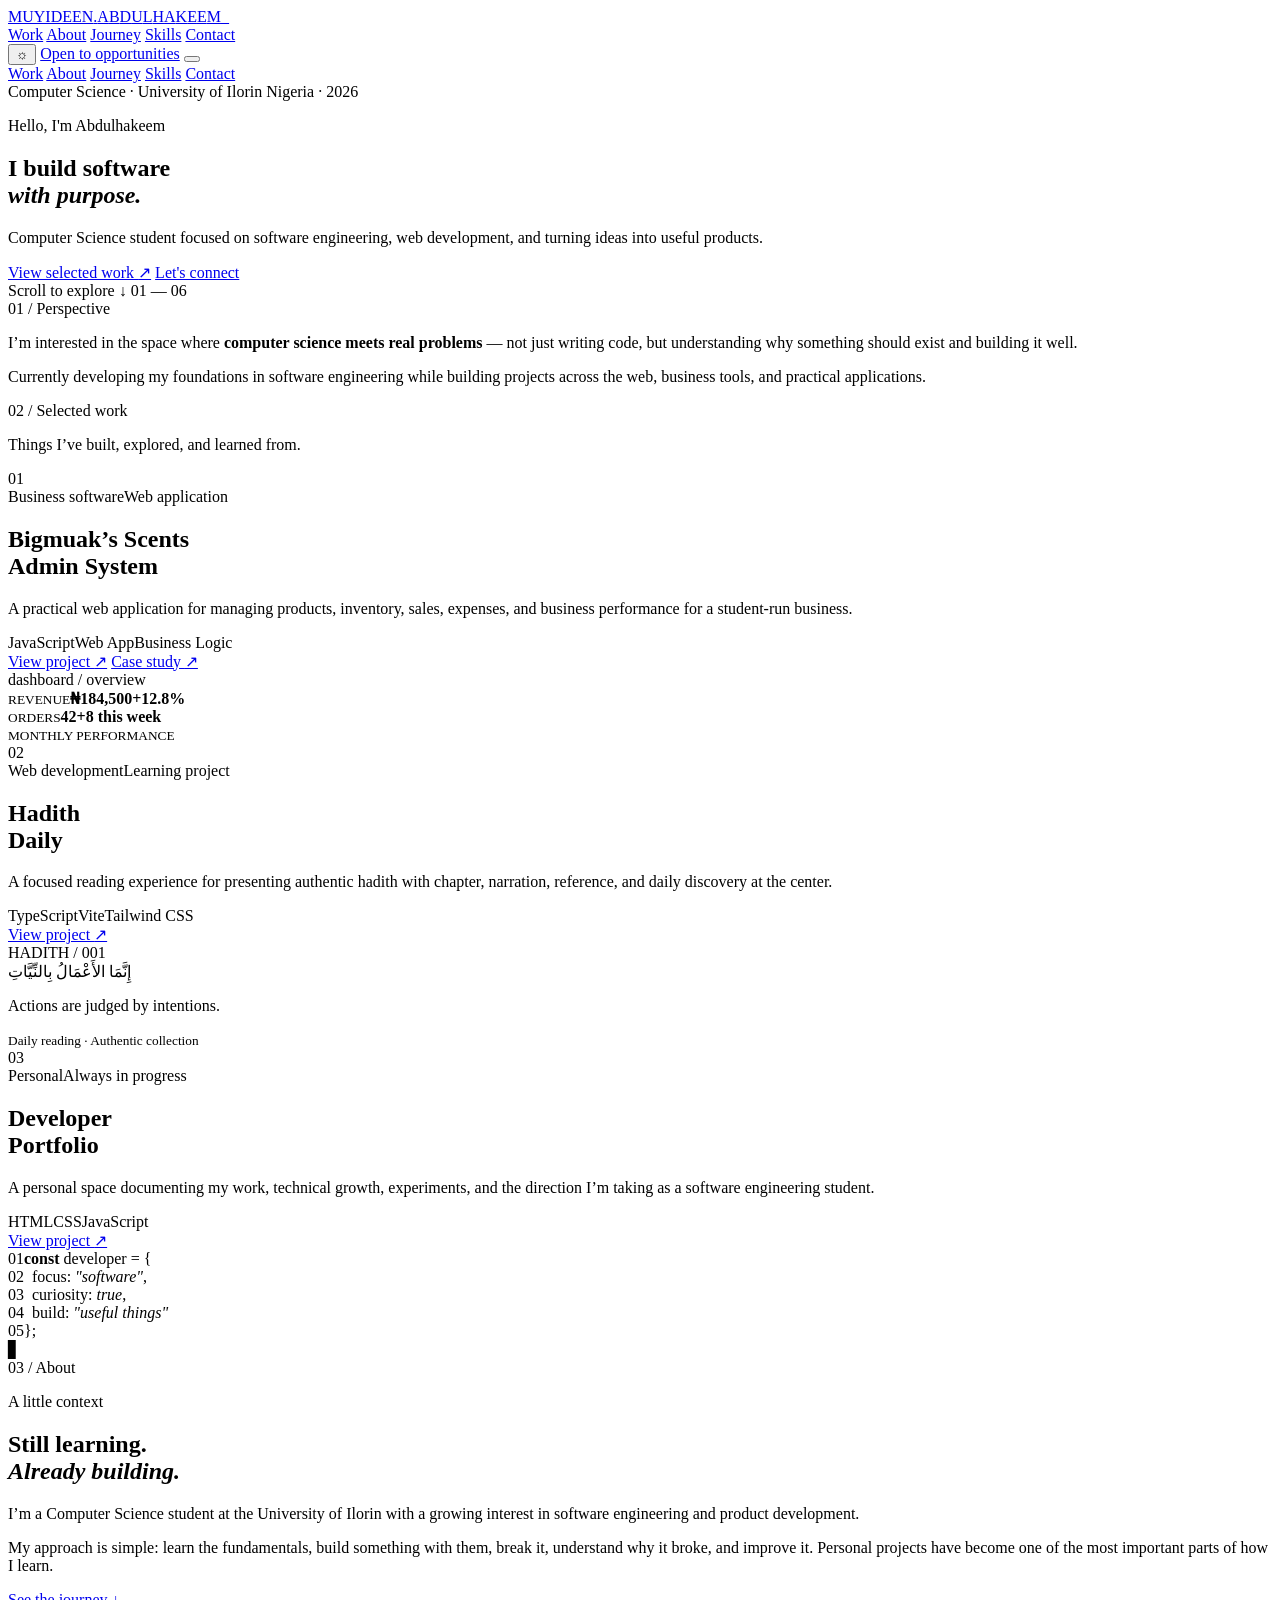
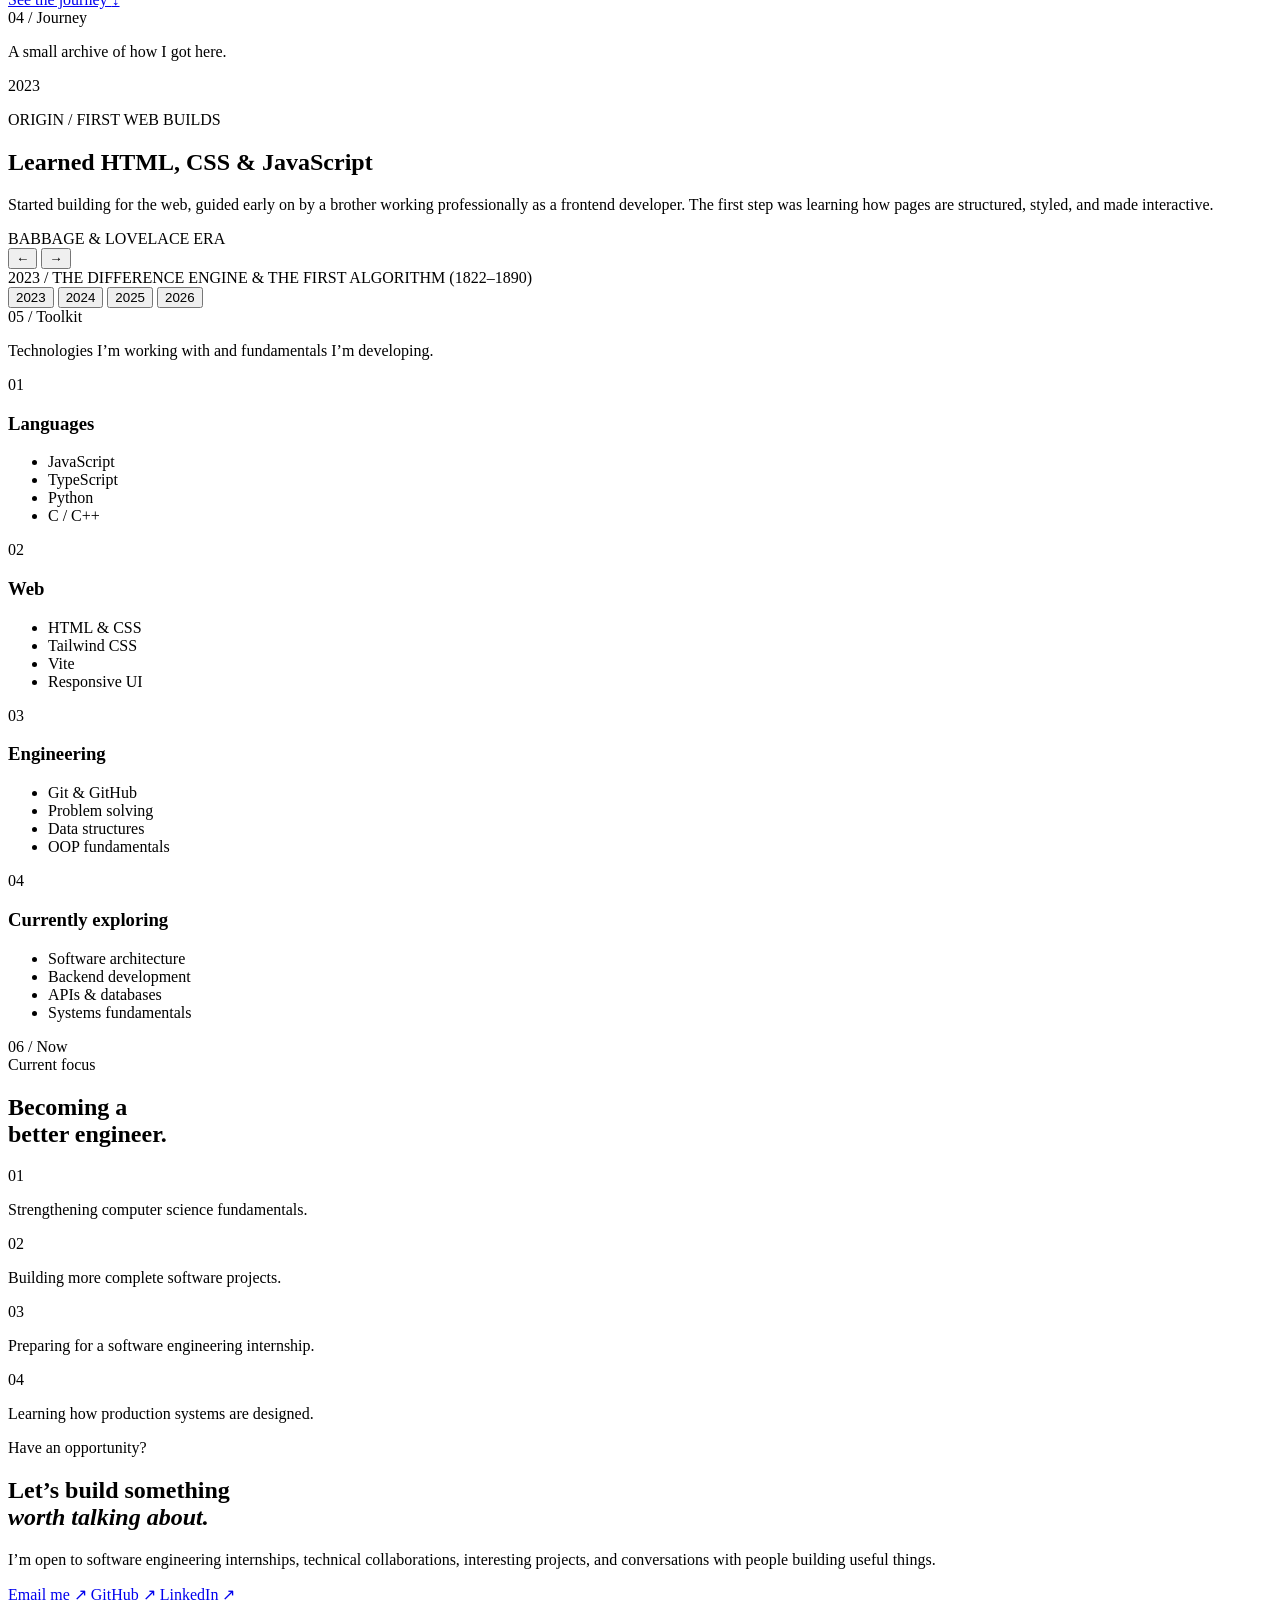
==== commit 5bb6e1a3: "Revamp portfolio layout and enhance content for improved clarity and engagement" ====
--- a/index.html
+++ b/index.html
@@ -1,390 +1,286 @@
 <!DOCTYPE html>
-<html lang="en">
+<html lang="en" data-theme="dark">
 <head>
-<meta charset="UTF-8">
-<meta name="viewport" content="width=device-width, initial-scale=1.0">
-<title>Muyideen Abdulhakeem — Frontend Developer</title>
-<link rel="icon" type="image/svg+xml" href="data:image/svg+xml,%3Csvg xmlns='http://www.w3.org/2000/svg' viewBox='0 0 40 40'%3E%3Crect x='2' y='2' width='36' height='36' rx='9' fill='%23121210' stroke='%233C3B32' stroke-width='1.6'/%3E%3Ctext x='20' y='27' font-family='monospace' font-size='16' font-weight='700' fill='%23F0C23A' text-anchor='middle' letter-spacing='-1'%3E%26lt%3B/%26gt%3B%3C/text%3E%3C/svg%3E">
-<link rel="preconnect" href="https://fonts.googleapis.com">
-<link rel="preconnect" href="https://fonts.gstatic.com" crossorigin>
-<link href="https://fonts.googleapis.com/css2?family=Space+Grotesk:wght@400;500;600;700&family=Inter:wght@400;500;600&family=JetBrains+Mono:wght@400;500&display=swap" rel="stylesheet">
-<link rel="stylesheet" href="css/style.css">
+  <meta charset="UTF-8" />
+  <meta name="viewport" content="width=device-width, initial-scale=1.0" />
+  <meta name="description" content="Muyideen Abdulhakeem — Computer Science student and software developer." />
+  <title>Muyideen Abdulhakeem — Computer Science Student</title>
+  <link rel="preconnect" href="https://fonts.googleapis.com">
+  <link rel="preconnect" href="https://fonts.gstatic.com" crossorigin>
+  <link href="https://fonts.googleapis.com/css2?family=DM+Mono:wght@400;500&family=Manrope:wght@400;500;600;700;800&family=Bricolage+Grotesque:wght@500;600;700&display=swap" rel="stylesheet">
+  <link rel="stylesheet" href="styles.css" />
 </head>
 <body>
-
-<header id="siteHeader">
-  <div class="wrap nav-row">
-    <a href="#top" class="logo"><span class="logo-mark" aria-hidden="true">&lt;/&gt;</span>MUYIDEEN ABDULHAKEEM</a>
-    <nav>
-      <ul id="navLinks">
-        <li><a href="#top" class="active">Home</a></li>
-        <li><a href="#about">About</a></li>
-        <li><a href="#work">Projects</a></li>
-        <li><a href="#toolkit">Skills</a></li>
-        <li><a href="#journey">Experience</a></li>
-        <li><a href="#contact">Contact</a></li>
-      </ul>
+  <div class="noise"></div>
+
+  <header class="site-header">
+    <a class="brand" href="#top" aria-label="Muyideen Abdulhakeem home">
+      <span class="brand-name">MUYIDEEN<span class="dot">.</span><span class="brand-extra"><span class="ch">A</span><span class="ch">B</span><span class="ch">D</span><span class="ch">U</span><span class="ch">L</span><span class="ch">H</span><span class="ch">A</span><span class="ch">K</span><span class="ch">E</span><span class="ch">E</span><span class="ch">M</span><span class="type-cursor">_</span></span></span>
+    </a>
+
+    <nav class="nav" aria-label="Main navigation">
+      <a href="#work">Work</a>
+      <a href="#about">About</a>
+      <a href="#journey">Journey</a>
+      <a href="#skills">Skills</a>
+      <a href="#contact">Contact</a>
     </nav>
-    <div class="nav-right">
-      <span class="status"><span class="status-dot"></span>Available for opportunities</span>
-      <button class="theme-toggle" id="themeToggle" aria-label="Toggle theme">
-        <svg id="themeIconMoon" width="17" height="17" viewBox="0 0 24 24" fill="none" stroke="currentColor" stroke-width="2" stroke-linecap="round" stroke-linejoin="round"><path d="M21 12.79A9 9 0 1 1 11.21 3 7 7 0 0 0 21 12.79z"></path></svg>
-        <svg id="themeIconSun" width="17" height="17" viewBox="0 0 24 24" fill="none" stroke="currentColor" stroke-width="2" stroke-linecap="round" stroke-linejoin="round" style="display:none;"><circle cx="12" cy="12" r="4"></circle><path d="M12 2v2M12 20v2M4.93 4.93l1.41 1.41M17.66 17.66l1.41 1.41M2 12h2M20 12h2M6.34 17.66l-1.41 1.41M19.07 4.93l-1.41 1.41"></path></svg>
+
+    <div class="header-tools">
+      <button class="theme-toggle" id="themeToggle" aria-label="Switch to light mode" title="Toggle light mode">
+        <span class="theme-track"><span class="theme-thumb"><span class="theme-icon">☼</span></span></span>
       </button>
-      <button class="menu-trigger" id="menuTrigger" aria-label="Open menu">
-        <span></span><span></span><span></span>
+      <a class="availability" href="#contact"><span></span> Open to opportunities</a>
+      <button class="menu-toggle" id="menuToggle" aria-label="Open menu" aria-expanded="false">
+        <span class="bar"></span><span class="bar"></span><span class="bar"></span>
       </button>
     </div>
-  </div>
-</header>
-<div class="mobile-panel" id="mobilePanel">
-  <ul>
-    <li><a href="#top">Home</a></li>
-    <li><a href="#about">About</a></li>
-    <li><a href="#work">Projects</a></li>
-    <li><a href="#toolkit">Skills</a></li>
-    <li><a href="#journey">Experience</a></li>
-    <li><a href="#contact">Contact</a></li>
-  </ul>
-</div>
-
-<main id="top">
-
-  <!-- HERO -->
-  <section class="hero">
-    <div class="wrap">
-      <div class="hero-grid">
-        <div>
-          <div class="hero-meta">MUYIDEEN ABDULHAKEEM — FRONTEND DEVELOPER</div>
-          <h1 class="display">I build interfaces that feel as good as they work.</h1>
-          <div class="hero-role">Frontend Developer / Creative Technologist</div>
-          <p class="hero-copy">I create responsive, accessible and interactive web experiences with a focus on thoughtful design, clean engineering and meaningful details.</p>
-          <div class="cta-row">
-            <a href="#work" class="btn btn-primary">View Projects <span class="btn-arrow">→</span></a>
-            <a href="#contact" class="btn btn-ghost">Let's Talk <span class="btn-arrow">↗</span></a>
-          </div>
-          <div class="hero-facts">
-            <div class="fact"><b>Based in</b>Nigeria</div>
-            <div class="fact"><b>Focus</b>Frontend Development</div>
-            <div class="fact"><b>Stack</b>React / TypeScript</div>
-          </div>
-        </div>
-
-        <div>
-          <div class="device">
-            <div class="device-bar">
-              <span class="dot"></span><span class="dot"></span><span class="dot"></span>
-              <div class="device-url">app.dev/dashboard</div>
-            </div>
-            <div class="device-body">
-              <div class="device-nav">
-                <div class="brand"></div>
-                <div class="items"><span></span><span></span><span></span></div>
+  </header>
+
+  <nav class="mobile-nav" id="mobileNav" aria-label="Mobile navigation">
+    <a href="#work">Work</a>
+    <a href="#about">About</a>
+    <a href="#journey">Journey</a>
+    <a href="#skills">Skills</a>
+    <a href="#contact">Contact</a>
+  </nav>
+
+  <main id="top">
+    <section class="hero">
+      <div class="hero-meta reveal">
+        <span>Computer Science · University of Ilorin</span>
+        <span>Nigeria · 2026</span>
+      </div>
+
+      <div class="hero-copy reveal">
+        <p class="eyebrow">Hello, I'm Abdulhakeem</p>
+        <h1>I build software<br /><em>with purpose.</em></h1>
+        <p class="hero-description">
+          Computer Science student focused on software engineering, web development,
+          and turning ideas into useful products.
+        </p>
+        <div class="hero-actions">
+          <a class="button button-primary" href="#work">View selected work <span>↗</span></a>
+          <a class="button button-ghost" href="#contact">Let's connect</a>
+        </div>
+      </div>
+
+      <div class="hero-bottom reveal">
+        <span class="scroll-note">Scroll to explore <b>↓</b></span>
+        <span class="hero-index">01 — 06</span>
+      </div>
+    </section>
+
+    <section class="statement section">
+      <div class="section-label">01 / Perspective</div>
+      <div class="statement-content reveal">
+        <p class="large-copy">
+          I’m interested in the space where <strong>computer science meets real problems</strong> —
+          not just writing code, but understanding why something should exist and building it well.
+        </p>
+        <p class="small-copy">
+          Currently developing my foundations in software engineering while building projects
+          across the web, business tools, and practical applications.
+        </p>
+      </div>
+    </section>
+
+    <section id="work" class="work section">
+      <div class="section-heading">
+        <div class="section-label">02 / Selected work</div>
+        <p>Things I’ve built, explored, and learned from.</p>
+      </div>
+
+      <div class="project-list">
+        <article class="project-card featured reveal">
+          <div class="project-number">01</div>
+          <div class="project-info">
+            <div class="project-topline"><span>Business software</span><span>Web application</span></div>
+            <h2>Bigmuak’s Scents<br />Admin System</h2>
+            <p>
+              A practical web application for managing products, inventory, sales,
+              expenses, and business performance for a student-run business.
+            </p>
+            <div class="tags"><span>JavaScript</span><span>Web App</span><span>Business Logic</span></div>
+            <div class="project-links">
+              <a href="#" class="text-link">View project <span>↗</span></a>
+              <a href="case-study.html" class="text-link accent-link">Case study <span>↗</span></a>
+            </div>
+          </div>
+          <div class="project-visual visual-one">
+            <div class="window">
+              <div class="window-bar"><i></i><i></i><i></i><span>dashboard / overview</span></div>
+              <div class="dashboard-grid">
+                <div><small>REVENUE</small><strong>₦184,500</strong><b>+12.8%</b></div>
+                <div><small>ORDERS</small><strong>42</strong><b>+8 this week</b></div>
+                <div class="wide"><small>MONTHLY PERFORMANCE</small><div class="chart"><span></span><span></span><span></span><span></span><span></span><span></span><span></span><span></span></div></div>
               </div>
-              <div class="device-card active">
-                <div style="flex:1"><div class="bar w1"></div><div class="bar w2"></div></div>
-                <div class="device-cursor"></div>
-              </div>
-              <div class="device-card"><div style="flex:1"><div class="bar w1"></div><div class="bar w2"></div></div></div>
-              <div style="margin-top:14px;border-top:1px solid var(--border);padding-top:12px;">
-                <div class="device-line"><span class="tok">const</span> ui = <span class="tok">build</span>();</div>
-                <div class="device-line hl"><span class="tok">render</span>(&lt;Card /&gt;)</div>
-                <div class="device-line">// state updated</div>
-              </div>
-            </div>
-          </div>
-          <div class="scroll-cue"><span class="arrow">↓</span> SCROLL TO EXPLORE</div>
-        </div>
-      </div>
-    </div>
-  </section>
-
-  <!-- ABOUT -->
-  <section id="about">
-    <div class="wrap">
-      <div class="eyebrow"><span class="num">01</span> / ABOUT<span class="eyebrow-rule"></span></div>
+            </div>
+          </div>
+        </article>
+
+        <article class="project-card reveal">
+          <div class="project-number">02</div>
+          <div class="project-info">
+            <div class="project-topline"><span>Web development</span><span>Learning project</span></div>
+            <h2>Hadith<br />Daily</h2>
+            <p>
+              A focused reading experience for presenting authentic hadith with chapter,
+              narration, reference, and daily discovery at the center.
+            </p>
+            <div class="tags"><span>TypeScript</span><span>Vite</span><span>Tailwind CSS</span></div>
+            <div class="project-links">
+              <a href="#" class="text-link">View project <span>↗</span></a>
+            </div>
+          </div>
+          <div class="project-visual visual-two">
+            <div class="book-card">
+              <span>HADITH / 001</span>
+              <div class="arabic">إِنَّمَا الأَعْمَالُ بِالنِّيَّاتِ</div>
+              <p>Actions are judged by intentions.</p>
+              <small>Daily reading · Authentic collection</small>
+            </div>
+          </div>
+        </article>
+
+        <article class="project-card reveal">
+          <div class="project-number">03</div>
+          <div class="project-info">
+            <div class="project-topline"><span>Personal</span><span>Always in progress</span></div>
+            <h2>Developer<br />Portfolio</h2>
+            <p>
+              A personal space documenting my work, technical growth, experiments,
+              and the direction I’m taking as a software engineering student.
+            </p>
+            <div class="tags"><span>HTML</span><span>CSS</span><span>JavaScript</span></div>
+            <div class="project-links">
+              <a href="#" class="text-link">View project <span>↗</span></a>
+            </div>
+          </div>
+          <div class="project-visual visual-three">
+            <div class="code-card">
+              <div><span>01</span><b>const</b> developer = {</div>
+              <div><span>02</span>&nbsp;&nbsp;focus: <em>"software"</em>,</div>
+              <div><span>03</span>&nbsp;&nbsp;curiosity: <em>true</em>,</div>
+              <div><span>04</span>&nbsp;&nbsp;build: <em>"useful things"</em></div>
+              <div><span>05</span>};</div>
+              <div class="cursor-line">▋</div>
+            </div>
+          </div>
+        </article>
+      </div>
+    </section>
+
+    <section id="about" class="about section">
+      <div class="section-label">03 / About</div>
       <div class="about-grid">
-        <div>
-          <h2 class="about-statement reveal">I care about the details people usually don't notice.</h2>
-          <p class="about-body reveal">I'm a frontend developer who enjoys the space between design and engineering — where a layout decision, a transition timing, or a single line of copy changes how a product feels to use. I build with React and TypeScript, and I spend as much time refining interaction details as I do writing logic.</p>
-          <p class="about-body reveal">Most of what I build starts as a small, useful idea: a cleaner way to browse something, a form that feels less like a form. I like shipping things people actually open more than once.</p>
-        </div>
-        <div class="about-blocks reveal">
-          <div class="about-block">
-            <h4>Current Focus</h4>
-            <ul><li>React</li><li>TypeScript</li><li>Frontend Architecture</li><li>UI/UX</li><li>Interactive Interfaces</li></ul>
-          </div>
-          <div class="about-block">
-            <h4>Currently Learning</h4>
-            <ul><li>C</li><li>Backend Development</li><li>Advanced UI/UX</li><li>Animation & Motion</li></ul>
-          </div>
-          <div class="about-block">
-            <h4>Location</h4>
-            <p>Ilorin, Nigeria</p>
-          </div>
-          <div class="about-block">
-            <h4>Base</h4>
-            <p>University of Ilorin, Computer Science</p>
-          </div>
-          <div class="philosophy">
-            Good interfaces shouldn't only look good. <b>They should feel intuitive, respond naturally, communicate clearly, and make the user's job easier.</b>
-          </div>
-        </div>
-      </div>
-    </div>
-  </section>
-
-  <!-- PROJECTS -->
-  <section id="work">
-    <div class="wrap">
-      <div class="eyebrow"><span class="num">02</span> / SELECTED WORK<span class="eyebrow-rule"></span></div>
-      <h2 class="section-statement reveal">Things I've built.</h2>
-
-      <div class="proj-grid">
-        <!-- Featured -->
-        <div class="proj-card proj-featured reveal">
-          <div class="proj-preview has-image">
-            <img src="assets/status-kit.jpg" alt="Status Kit homepage — search bar for looking up HTTP status codes">
-          </div>
-          <div class="proj-body">
-            <div class="proj-tags"><span class="tag">NEXT.JS</span><span class="tag">TAILWIND CSS</span></div>
-            <div class="proj-name">Status Kit</div>
-            <p class="proj-desc">A fast, clean lookup tool for HTTP status codes — built with my brother so any programmer hitting an error can get a clear explanation in seconds instead of digging through documentation.</p>
-            <div class="proj-links">
-              <a href="https://status-kit.netlify.app/" class="proj-link">Live Demo <span class="arrow">↗</span></a>
-            </div>
-          </div>
-        </div>
-
-        <!-- Secondary x2 -->
-        <div class="proj-card proj-secondary reveal">
-          <div class="proj-preview">
-            <div class="ui-row"><div class="ui-dot"></div></div>
-            <div class="ui-bars"><span style="width:80%"></span><span style="width:55%"></span><span style="width:65%"></span></div>
-          </div>
-          <div class="proj-body">
-            <div class="proj-tags"><span class="tag">NEXT.JS</span><span class="tag">STRIPE</span></div>
-            <div class="proj-name">Fragrant — Perfume Storefront</div>
-            <p class="proj-desc">A minimal storefront concept for an independent fragrance seller, with a fast checkout flow and product filtering.</p>
-            <div class="proj-links">
-              <a href="#" class="proj-link">Case Study <span class="arrow">→</span></a>
-              <a href="#" class="proj-link">GitHub <span class="arrow">↗</span></a>
-            </div>
-          </div>
-        </div>
-
-        <div class="proj-card proj-secondary reveal">
-          <div class="proj-preview has-image">
-            <img src="assets/portfolio-shot.jpg" alt="This portfolio's hero section, showing the headline and mini interface mockup">
-          </div>
-          <div class="proj-body">
-            <div class="proj-tags"><span class="tag">HTML</span><span class="tag">CSS</span><span class="tag">JS</span></div>
-            <div class="proj-name">This Portfolio</div>
-            <p class="proj-desc">The editorial, interactive portfolio site you're looking at right now — designed and built from scratch, down to the playground experiments.</p>
-            <div class="proj-links">
-              <a href="#top" class="proj-link">Back to Top <span class="arrow">↑</span></a>
-            </div>
-          </div>
-        </div>
-
-        <!-- Supporting x3 -->
-        <div class="proj-card proj-supporting reveal">
-          <div class="proj-preview" style="min-height:140px;"><div class="ui-bars"><span style="width:70%"></span><span style="width:40%"></span></div></div>
-          <div class="proj-body">
-            <div class="proj-name">Focus Timer</div>
-            <p class="proj-desc">A tiny Pomodoro widget with keyboard shortcuts.</p>
-            <div class="proj-links"><a href="#" class="proj-link">GitHub <span class="arrow">↗</span></a></div>
-          </div>
-        </div>
-        <div class="proj-card proj-supporting reveal">
-          <div class="proj-preview" style="min-height:140px;"><div class="ui-chart" style="height:40px;"><span style="height:50%"></span><span style="height:80%"></span><span style="height:30%"></span><span style="height:65%"></span></div></div>
-          <div class="proj-body">
-            <div class="proj-name">Budget Grid</div>
-            <p class="proj-desc">A spreadsheet-style budgeting tool for students.</p>
-            <div class="proj-links"><a href="#" class="proj-link">GitHub <span class="arrow">↗</span></a></div>
-          </div>
-        </div>
-        <div class="proj-card proj-supporting reveal">
-          <div class="proj-preview" style="min-height:140px;"><div class="ui-mini-card" style="margin-top:0;"><div class="ui-bars"><span style="width:50%"></span></div></div></div>
-          <div class="proj-body">
-            <div class="proj-name">Component Kit</div>
-            <p class="proj-desc">A small set of accessible React primitives.</p>
-            <div class="proj-links"><a href="#" class="proj-link">GitHub <span class="arrow">↗</span></a></div>
-          </div>
-        </div>
-      </div>
-    </div>
-  </section>
-
-  <!-- PLAYGROUND -->
-  <section id="playground">
-    <div class="wrap">
-      <div class="eyebrow"><span class="num">03</span> / PLAYGROUND<span class="eyebrow-rule"></span></div>
-      <h2 class="section-statement reveal">Things I like building.</h2>
-      <p class="about-body reveal" style="margin-bottom:var(--space-5);">Small interfaces, interactions and frontend ideas I build for the fun of it. Try them out — everything below is live.</p>
-
-      <div class="play-grid">
-        <div class="play-card reveal">
-          <div class="play-title">Button Lab</div>
-          <div class="play-desc">Hover and press states, tuned by feel.</div>
-          <div class="play-demo lab-buttons">
-            <button class="lab-btn">Hover me</button>
-            <button class="lab-btn filled">Press me</button>
-          </div>
-        </div>
-
-        <div class="play-card reveal">
-          <div class="play-title">Theme Switcher</div>
-          <div class="play-desc">Toggles this entire page's theme.</div>
-          <div class="play-demo switch-demo">
-            <span class="mono">DARK</span>
-            <button class="switch-track" id="switchDemo" aria-label="Toggle theme"><span class="knob"></span></button>
-            <span class="mono">LIGHT</span>
-          </div>
-        </div>
-
-        <div class="play-card reveal">
-          <div class="play-title">Card Interaction</div>
-          <div class="play-desc">Responds to cursor movement.</div>
-          <div class="play-demo">
-            <div class="tilt-card" id="tiltCard">move cursor here</div>
-          </div>
-        </div>
-
-        <div class="play-card reveal">
-          <div class="play-title">Form Experiment</div>
-          <div class="play-desc">An input with an animated focus state.</div>
-          <div class="play-demo form-demo" style="width:100%;flex-direction:column;">
-            <label for="playInput">YOUR NAME</label>
-            <input id="playInput" type="text" placeholder="Type something…">
-          </div>
-        </div>
-
-        <div class="play-card reveal">
-          <div class="play-title">CSS Motion</div>
-          <div class="play-desc">A shape shifting shape and rotation, pure CSS.</div>
-          <div class="play-demo"><div class="motion-shape"></div></div>
-        </div>
-
-        <div class="play-card reveal">
-          <div class="play-title">JS Experiment</div>
-          <div class="play-desc">Generates a random accent-worthy hex.</div>
-          <div class="play-demo" style="flex-direction:column;">
-            <div class="roll-display mono" id="rollDisplay">#F0C23A</div>
-            <button class="roll-btn" id="rollBtn">Roll color</button>
-          </div>
-        </div>
-      </div>
-    </div>
-  </section>
-
-  <!-- TOOLKIT -->
-  <section id="toolkit">
-    <div class="wrap">
-      <div class="eyebrow"><span class="num">04</span> / TOOLKIT<span class="eyebrow-rule"></span></div>
-      <div class="toolkit-cols">
-        <div class="toolkit-col reveal">
-          <h4>Frontend</h4>
-          <div class="skill-item"><span class="name">HTML</span><span class="desc">Semantic, accessible markup</span></div>
-          <div class="skill-item"><span class="name">CSS</span><span class="desc">Layout systems, motion</span></div>
-          <div class="skill-item"><span class="name">JavaScript</span><span class="desc">DOM, interaction logic</span></div>
-          <div class="skill-item"><span class="name">TypeScript</span><span class="desc">Typed, safer components</span></div>
-          <div class="skill-item"><span class="name">React</span><span class="desc">Component architecture</span></div>
-          <div class="skill-item"><span class="name">Tailwind CSS</span><span class="desc">Utility-first styling</span></div>
-        </div>
-        <div class="toolkit-col reveal">
-          <h4>Tools</h4>
-          <div class="skill-item"><span class="name">Git</span><span class="desc">Version control</span></div>
-          <div class="skill-item"><span class="name">GitHub</span><span class="desc">Collaboration, CI</span></div>
-          <div class="skill-item"><span class="name">VS Code</span><span class="desc">Daily driver</span></div>
-          <div class="skill-item"><span class="name">Figma</span><span class="desc">Design handoff</span></div>
-        </div>
-        <div class="toolkit-col reveal">
-          <h4>Exploring</h4>
-          <div class="skill-item"><span class="name">C</span><span class="desc">Systems fundamentals</span></div>
-          <div class="skill-item"><span class="name">Backend</span><span class="desc">APIs, databases</span></div>
-          <div class="skill-item"><span class="name">UI/UX</span><span class="desc">Systems thinking</span></div>
-          <div class="skill-item"><span class="name">Animation</span><span class="desc">Motion as feedback</span></div>
-        </div>
-      </div>
-    </div>
-  </section>
-
-  <!-- JOURNEY -->
-  <section id="journey">
-    <div class="wrap">
-      <div class="eyebrow"><span class="num">05</span> / JOURNEY<span class="eyebrow-rule"></span></div>
-      <div class="timeline">
-        <div class="tl-item">
-          <div class="tl-year mono">2026 —</div>
-          <div>
-            <div class="tl-role">Started Computer Science</div>
-            <div class="tl-desc">Began a Computer Science degree at the University of Ilorin, focusing early coursework alongside independent frontend study.</div>
-          </div>
-        </div>
-        <div class="tl-item">
-          <div class="tl-year mono">2025 —</div>
-          <div>
-            <div class="tl-role">First React Projects</div>
-            <div class="tl-desc">Built early component-based projects, moving from static HTML/CSS/JS into React and TypeScript.</div>
-          </div>
-        </div>
-        <div class="tl-item">
-          <div class="tl-year mono">2024 —</div>
-          <div>
-            <div class="tl-role">Freelance & Client Work</div>
-            <div class="tl-desc">Took on small landing pages and storefront builds, learning to translate client briefs into working interfaces.</div>
-          </div>
-        </div>
-        <div class="tl-item">
-          <div class="tl-year mono">2023 —</div>
-          <div>
-            <div class="tl-role">Learned HTML, CSS & JavaScript</div>
-            <div class="tl-desc">Started building for the web, guided early on by a brother working professionally as a frontend developer.</div>
-          </div>
-        </div>
-      </div>
-    </div>
-  </section>
-
-  <!-- CONTACT -->
-  <section id="contact" class="contact">
-    <div class="wrap">
-      <div class="eyebrow"><span class="num">06</span> / CONTACT<span class="eyebrow-rule"></span></div>
-      <h2 class="contact-heading reveal">Have an idea?<br>Let's build it.</h2>
-      <p class="contact-copy reveal">Whether it's a product, an experiment, or something completely unexpected — I'd love to hear about it.</p>
-      <div class="magnetic-wrap reveal">
-        <a href="mailto:abdulhakk010@gmail.com" class="magnetic-btn" id="magneticBtn">Start a conversation <span>↗</span></a>
-      </div>
-      <div class="contact-methods reveal">
-        <div class="contact-method"><span class="mono">EMAIL</span><a href="mailto:abdulhakk010@gmail.com">abdulhakk010@gmail.com</a></div>
-        <div class="contact-method"><span class="mono">GITHUB</span><a href="https://github.com/Abdulhakeem010">github.com/Abdulhakeem010</a></div>
-        <div class="contact-method"><span class="mono">LINKEDIN</span><a href="https://www.linkedin.com/in/abdulhakeem-muyideen-96791b35a">linkedin.com/in/abdulhakeem-muyideen</a></div>
-        <div class="contact-method"><span class="mono">WHATSAPP</span><a href="https://wa.me/2348068871683">+234 806 887 1683</a></div>
-      </div>
-    </div>
-  </section>
-
-</main>
-
-<footer>
-  <div class="wrap">
-    <div class="footer-row">
-      <div class="logo"><span class="logo-mark" aria-hidden="true">&lt;/&gt;</span>MUYIDEEN ABDULHAKEEM</div>
-      <div class="footer-links">
-        <a href="https://github.com/Abdulhakeem010">GitHub</a>
-        <a href="https://www.linkedin.com/in/abdulhakeem-muyideen-96791b35a">LinkedIn</a>
-        <a href="mailto:abdulhakk010@gmail.com">Email</a>
-      </div>
-    </div>
-    <div class="footer-bottom">
-      <span>© 2026 Muyideen Abdulhakeem — Built with curiosity + code.</span>
-      <a href="#top" class="back-top">Back to top ↑</a>
-    </div>
-  </div>
-</footer>
-
-<script src="js/main.js" defer></script>
-
+        <div class="about-title reveal">
+          <p class="eyebrow">A little context</p>
+          <h2>Still learning.<br /><em>Already building.</em></h2>
+        </div>
+        <div class="about-copy reveal">
+          <p>
+            I’m a Computer Science student at the University of Ilorin with a growing interest
+            in software engineering and product development.
+          </p>
+          <p>
+            My approach is simple: learn the fundamentals, build something with them,
+            break it, understand why it broke, and improve it. Personal projects have become
+            one of the most important parts of how I learn.
+          </p>
+          <a class="text-link" href="#journey">See the journey <span>↓</span></a>
+        </div>
+      </div>
+    </section>
+
+    <section id="journey" class="journey section">
+      <div class="section-heading">
+        <div class="section-label">04 / Journey</div>
+        <p>A small archive of how I got here.</p>
+      </div>
+
+      <div class="journey-stage reveal">
+        <div class="era-content" id="eraContent">
+          <div class="era-year" id="eraYear">2023</div>
+          <div class="era-rule"></div>
+          <p class="era-kicker" id="eraKicker">ORIGIN / FIRST WEB BUILDS</p>
+          <h2 id="eraTitle">Learned HTML, CSS & JavaScript</h2>
+          <p class="era-description" id="eraDescription">
+            Started building for the web, guided early on by a brother working professionally as a frontend developer. The first step was learning how pages are structured, styled, and made interactive.
+          </p>
+        </div>
+
+        <div class="era-side">
+          <div class="archive-stamp" id="eraStamp">BABBAGE & LOVELACE ERA</div>
+          <div class="era-progress"><span id="eraProgress"></span></div>
+          <div class="era-controls">
+            <button id="prevEra" aria-label="Previous year">←</button>
+            <button id="nextEra" aria-label="Next year">→</button>
+          </div>
+          <div class="era-caption" id="eraCaption">2023 / THE DIFFERENCE ENGINE & THE FIRST ALGORITHM (1822–1890)</div>
+        </div>
+      </div>
+
+      <div class="era-nav" role="tablist" aria-label="Journey years">
+        <button class="era-tab active" data-era="2023">2023</button>
+        <button class="era-tab" data-era="2024">2024</button>
+        <button class="era-tab" data-era="2025">2025</button>
+        <button class="era-tab" data-era="2026">2026</button>
+      </div>
+    </section>
+
+    <section id="skills" class="skills section">
+      <div class="section-heading">
+        <div class="section-label">05 / Toolkit</div>
+        <p>Technologies I’m working with and fundamentals I’m developing.</p>
+      </div>
+      <div class="skills-grid">
+        <div class="skill-group reveal"><span class="skill-index">01</span><h3>Languages</h3><ul><li>JavaScript</li><li>TypeScript</li><li>Python</li><li>C / C++</li></ul></div>
+        <div class="skill-group reveal"><span class="skill-index">02</span><h3>Web</h3><ul><li>HTML & CSS</li><li>Tailwind CSS</li><li>Vite</li><li>Responsive UI</li></ul></div>
+        <div class="skill-group reveal"><span class="skill-index">03</span><h3>Engineering</h3><ul><li>Git & GitHub</li><li>Problem solving</li><li>Data structures</li><li>OOP fundamentals</li></ul></div>
+        <div class="skill-group reveal"><span class="skill-index">04</span><h3>Currently exploring</h3><ul><li>Software architecture</li><li>Backend development</li><li>APIs & databases</li><li>Systems fundamentals</li></ul></div>
+      </div>
+    </section>
+
+    <section class="learning section">
+      <div class="section-label">06 / Now</div>
+      <div class="learning-grid">
+        <div class="now-card reveal">
+          <span class="status-dot"></span><span>Current focus</span>
+          <h2>Becoming a<br />better engineer.</h2>
+        </div>
+        <div class="now-list reveal">
+          <div><span>01</span><p>Strengthening computer science fundamentals.</p></div>
+          <div><span>02</span><p>Building more complete software projects.</p></div>
+          <div><span>03</span><p>Preparing for a software engineering internship.</p></div>
+          <div><span>04</span><p>Learning how production systems are designed.</p></div>
+        </div>
+      </div>
+    </section>
+
+    <section id="contact" class="contact section">
+      <div class="contact-inner reveal">
+        <p class="eyebrow">Have an opportunity?</p>
+        <h2>Let’s build something<br /><em>worth talking about.</em></h2>
+        <p class="contact-copy">
+          I’m open to software engineering internships, technical collaborations,
+          interesting projects, and conversations with people building useful things.
+        </p>
+        <div class="contact-actions">
+          <a class="button button-primary" href="mailto:your.email@example.com">Email me <span>↗</span></a>
+          <a class="button button-ghost" href="https://github.com/" target="_blank" rel="noreferrer">GitHub <span>↗</span></a>
+          <a class="button button-ghost" href="https://www.linkedin.com/" target="_blank" rel="noreferrer">LinkedIn <span>↗</span></a>
+        </div>
+      </div>
+    </section>
+  </main>
+
+  <footer class="footer">
+    <span>© 2026 Muyideen Abdulhakeem</span>
+    <span class="tagline">This definitely isn't just built with coffee but with sleepless nights.</span>
+    <a href="#top" class="back-to-top">Back to top ↑</a>
+  </footer>
+
+  <script src="script.js"></script>
 </body>
 </html>
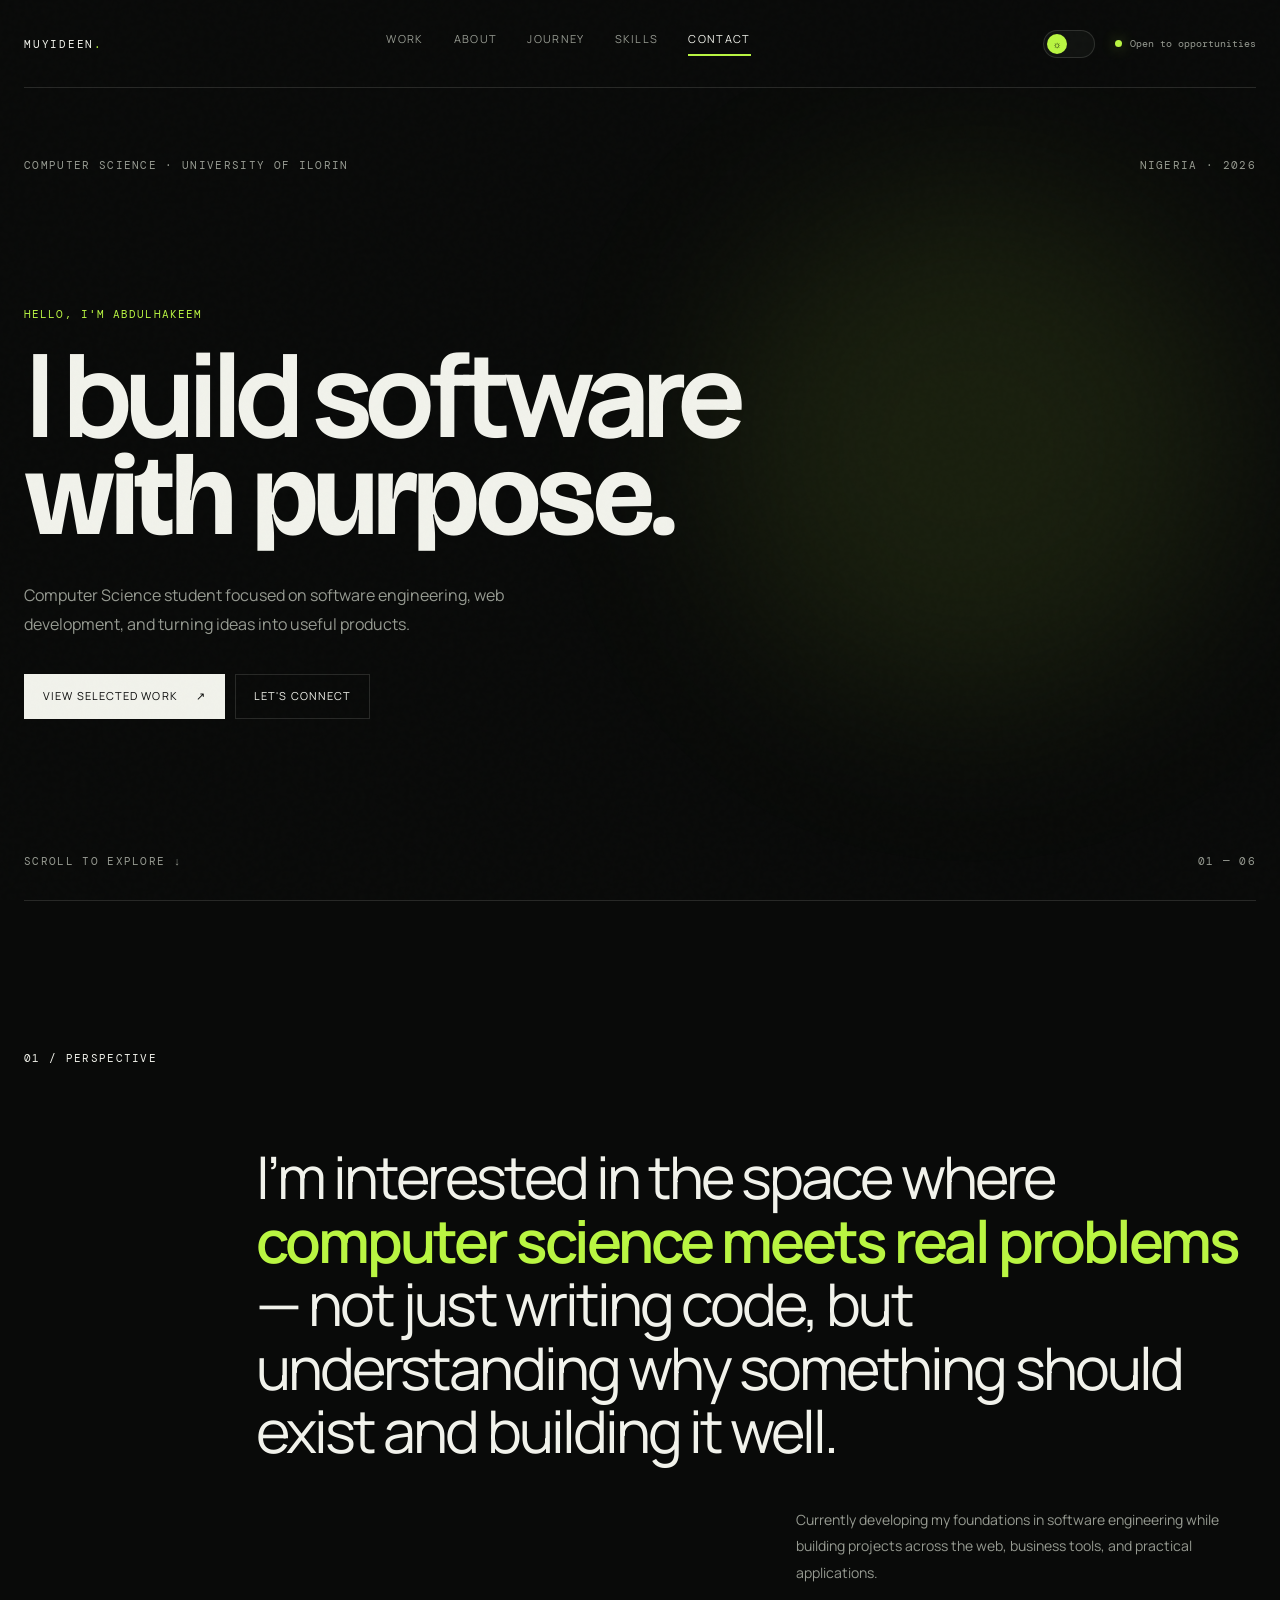
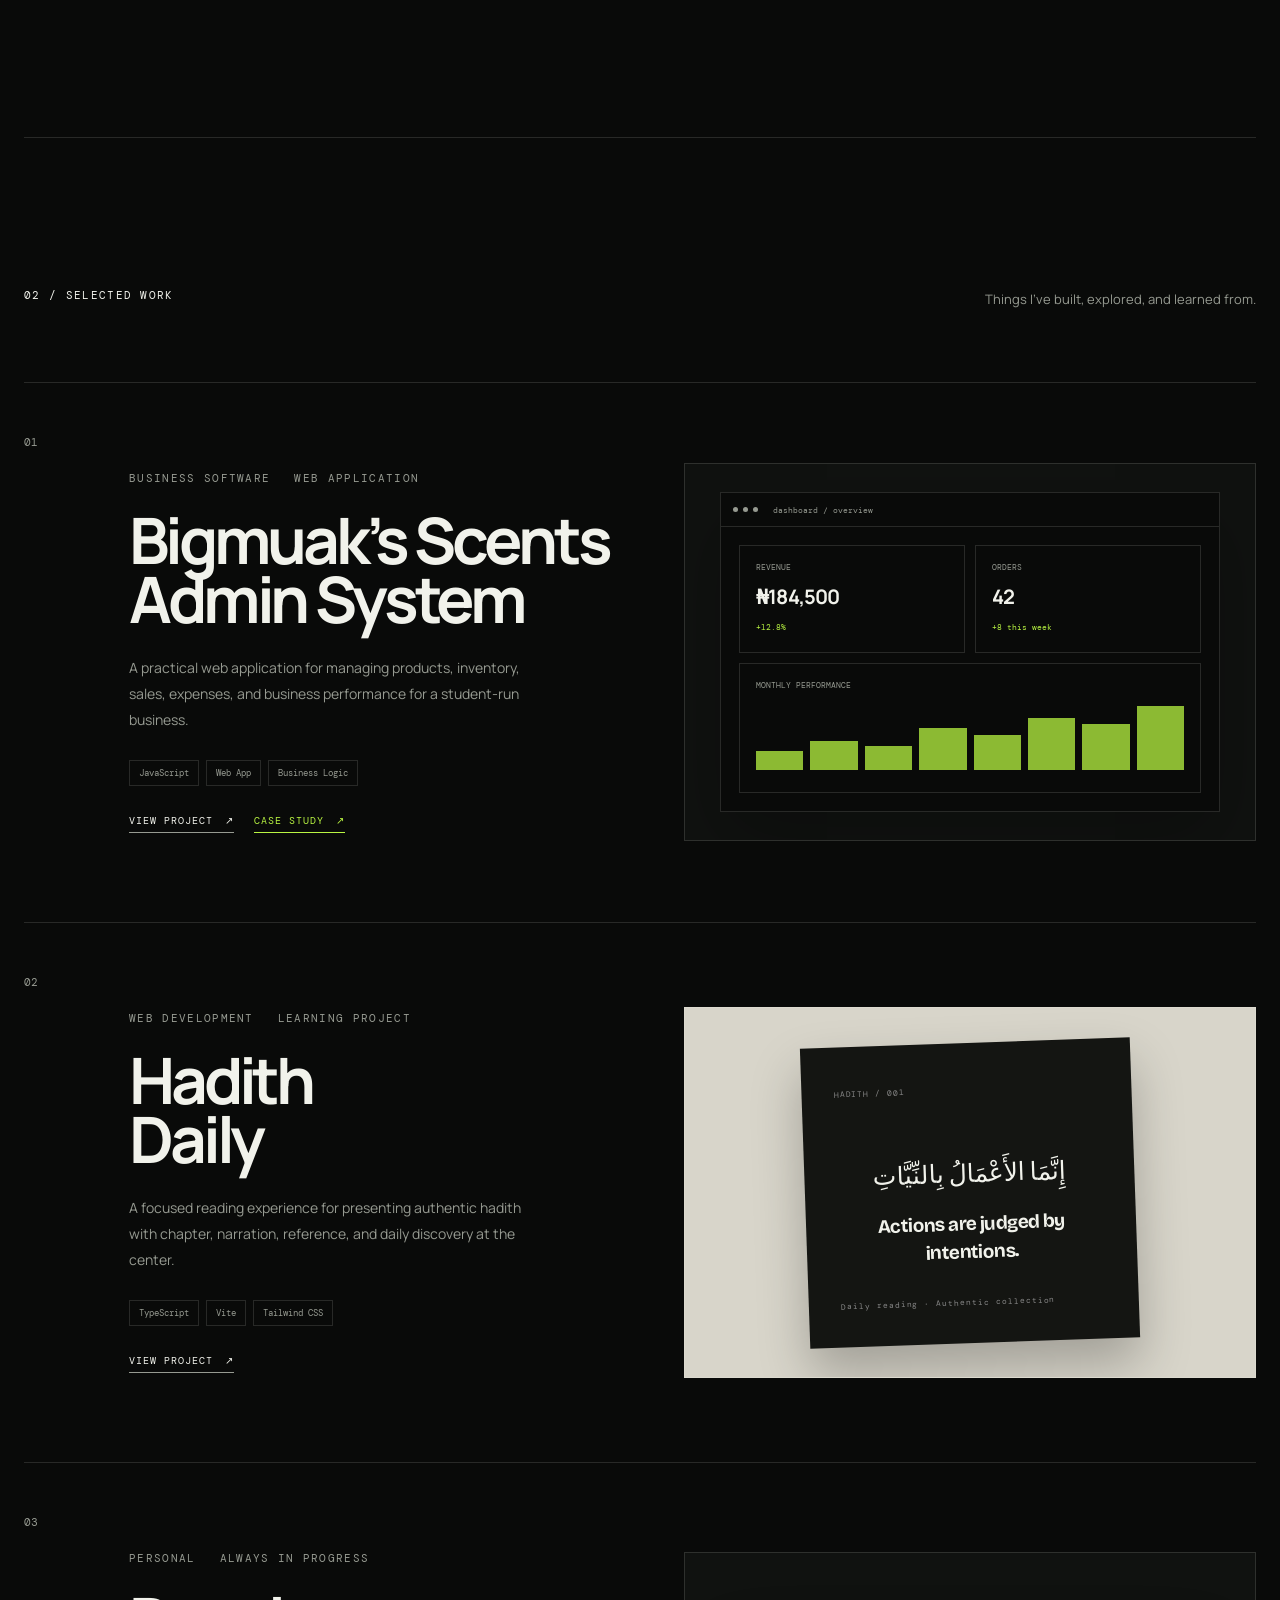
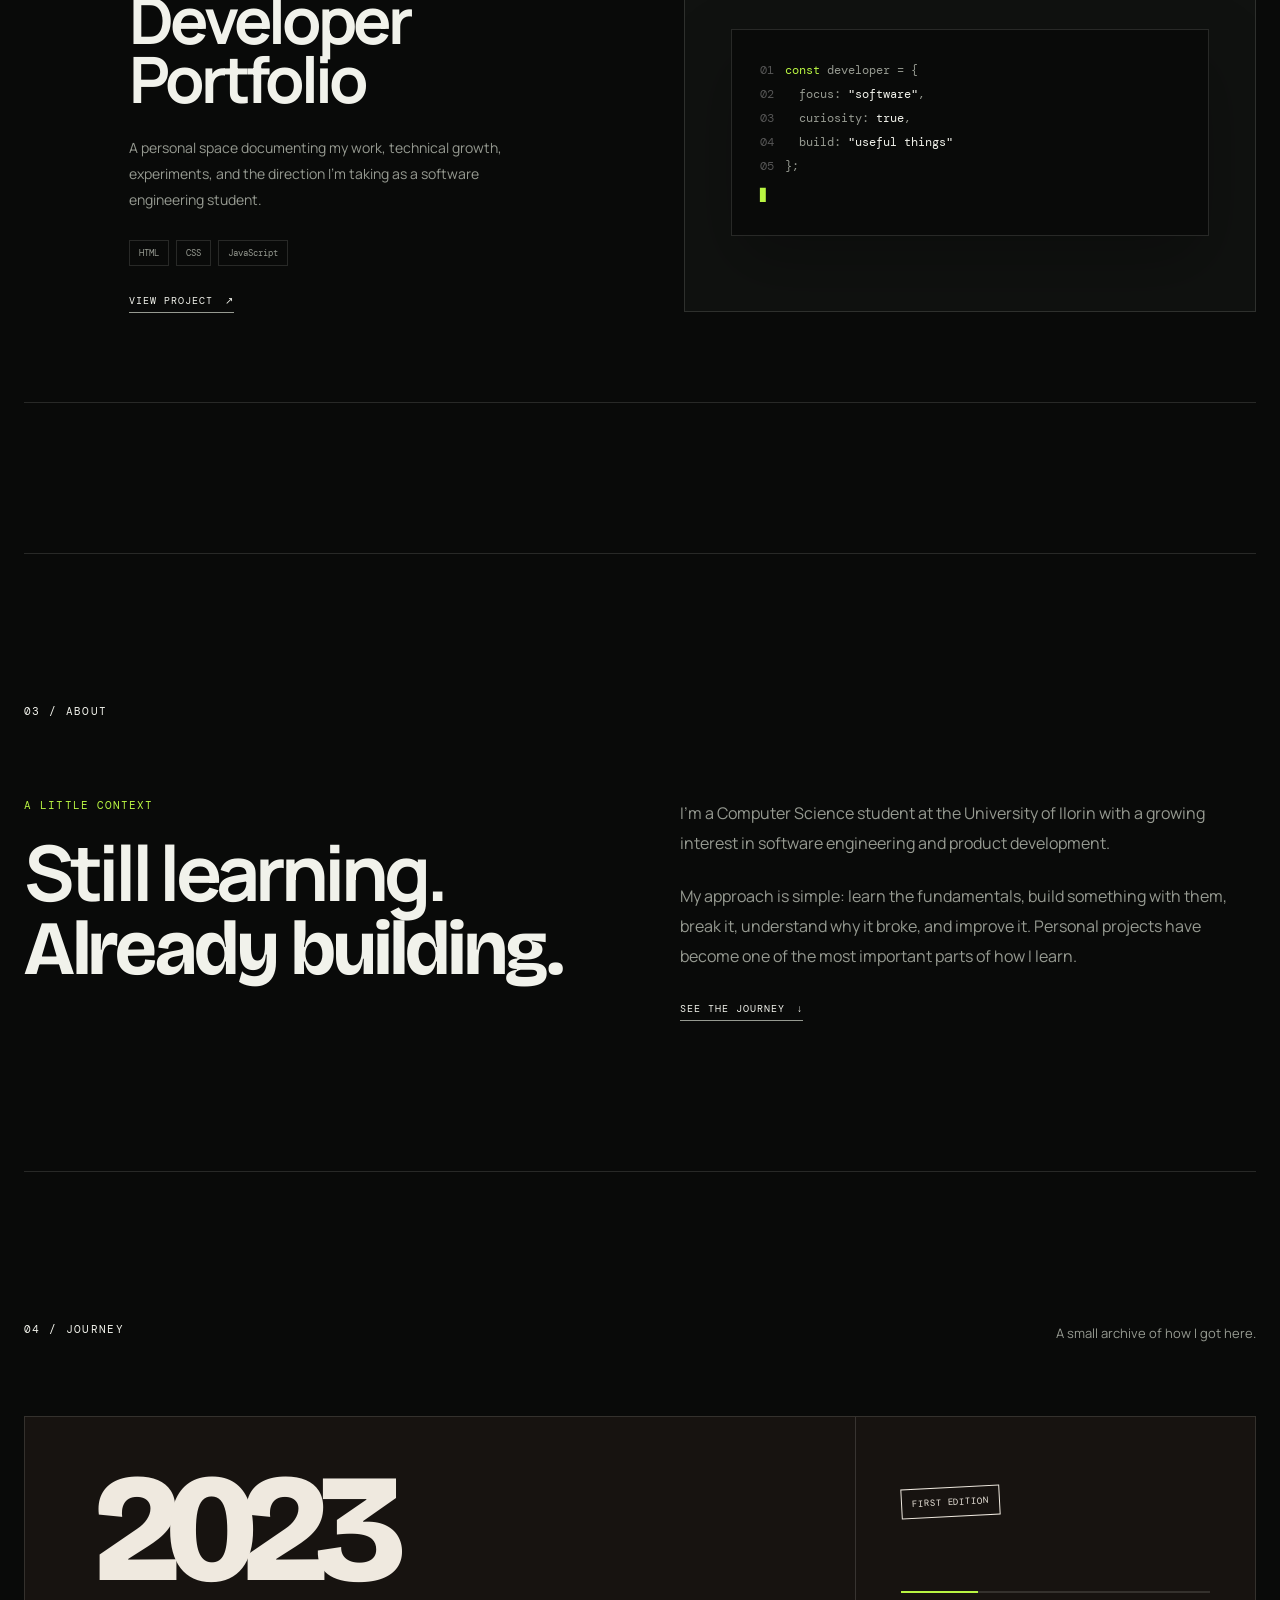
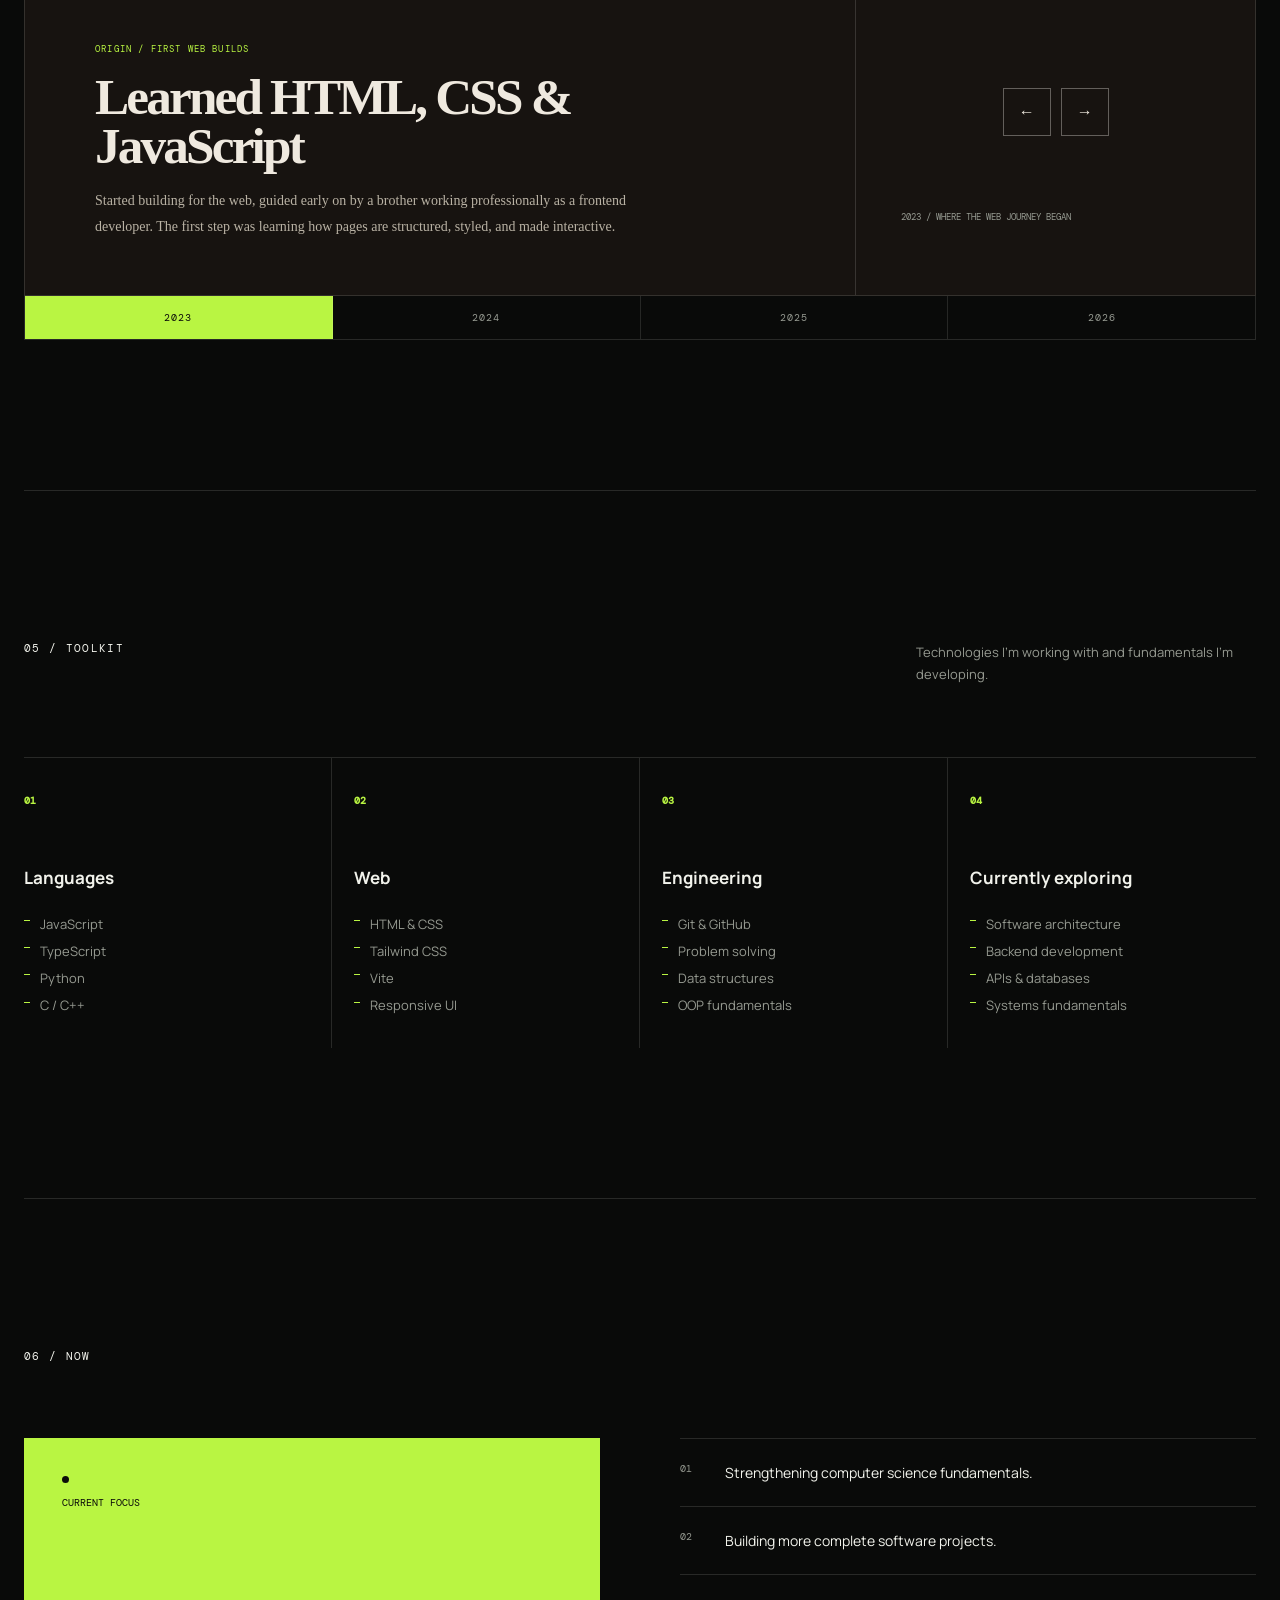
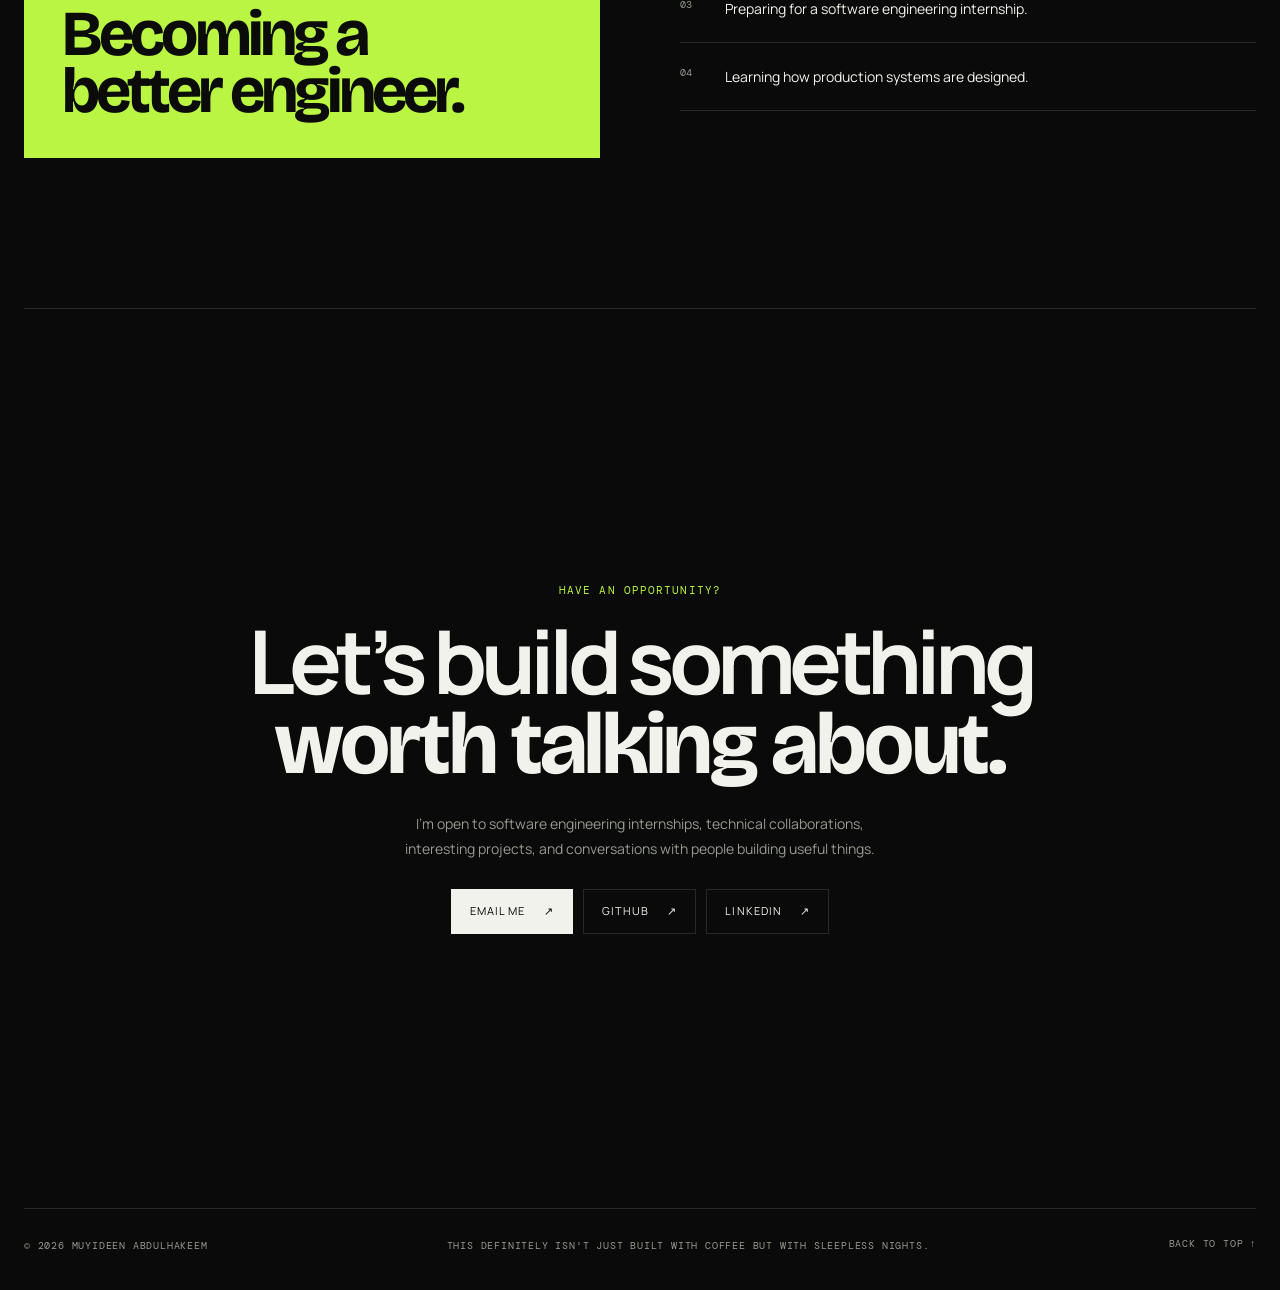
==== commit 7f36860b: "Update stylesheet and script paths in index.html; revise journey archive content in main.js for clar" ====
--- a/index.html
+++ b/index.html
@@ -8,7 +8,7 @@
   <link rel="preconnect" href="https://fonts.googleapis.com">
   <link rel="preconnect" href="https://fonts.gstatic.com" crossorigin>
   <link href="https://fonts.googleapis.com/css2?family=DM+Mono:wght@400;500&family=Manrope:wght@400;500;600;700;800&family=Bricolage+Grotesque:wght@500;600;700&display=swap" rel="stylesheet">
-  <link rel="stylesheet" href="styles.css" />
+  <link rel="stylesheet" href="./css/style.css" />
 </head>
 <body>
   <div class="noise"></div>
@@ -281,6 +281,6 @@
     <a href="#top" class="back-to-top">Back to top ↑</a>
   </footer>
 
-  <script src="script.js"></script>
+  <script src="./js/main.js"></script>
 </body>
 </html>
--- a/css/style.css
+++ b/css/style.css
@@ -0,0 +1,163 @@
+@import url('https://fonts.googleapis.com/css2?family=DM+Mono:wght@400;500&family=Manrope:wght@400;500;600;700;800&family=Bricolage+Grotesque:wght@500;600;700&display=swap');
+
+:root {
+  --bg:#090a09; --surface:#101210; --surface-2:#171a16; --text:#f1f2eb;
+  --muted:#969a91; --line:rgba(241,242,235,.13); --accent:#b9f542; --accent-soft:rgba(185,245,66,.09);
+  --accent-ink:#0b0c09; --max:1240px; --paper:#ece9df;
+}
+[data-theme="light"] {
+  --bg:#f4f3ed; --surface:#e9e8e0; --surface-2:#deddd4; --text:#11130f;
+  --muted:#676a61; --line:rgba(17,19,15,.15); --accent:#6ea900; --accent-soft:rgba(110,169,0,.10);
+}
+*{box-sizing:border-box;margin:0;padding:0}
+html{scroll-behavior:smooth}
+body{background:var(--bg);color:var(--text);font-family:"Manrope",sans-serif;line-height:1.5;overflow-x:hidden;transition:background .35s,color .35s}
+a{color:inherit;text-decoration:none} button{font:inherit;color:inherit}
+::selection{background:var(--accent);color:var(--accent-ink)}
+.noise{position:fixed;inset:0;pointer-events:none;z-index:30;opacity:.025;background-image:url("data:image/svg+xml,%3Csvg viewBox='0 0 180 180' xmlns='http://www.w3.org/2000/svg'%3E%3Cfilter id='n'%3E%3CfeTurbulence type='fractalNoise' baseFrequency='.9' numOctaves='4' stitchTiles='stitch'/%3E%3C/filter%3E%3Crect width='100%25' height='100%25' filter='url(%23n)' opacity='.65'/%3E%3C/svg%3E")}
+
+/* Header + logo */
+.site-header{width:min(var(--max),calc(100% - 48px));margin:auto;height:88px;display:flex;align-items:center;justify-content:space-between;border-bottom:1px solid var(--line);position:relative;z-index:20;background:var(--bg)}
+.brand{display:flex;align-items:center}
+/* Brand text: "MUYIDEEN." sits naturally in flow. The dot and the hidden
+   "ABDULHAKEEM" both anchor to the same point right after "MUYIDEEN" — on
+   hover, ABDULHAKEEM fades in just after it, and the dot slides along to
+   land at its new end, so the full stop reads as having moved to it. */
+.brand-name{position:relative;display:inline-block;white-space:nowrap;font:11px "DM Mono",monospace;letter-spacing:.16em}
+.dot{position:absolute;top:50%;left:100%;transform:translate(0,-50%);color:var(--accent);transition:transform .55s cubic-bezier(.4,0,.2,1)}
+.brand-extra{position:absolute;top:50%;left:100%;transform:translate(4px,-50%);color:var(--accent);white-space:nowrap;pointer-events:none}
+/* Typewriter reveal: each letter pops in instantly at its own delay (no slide/fade
+   ramp — a real typewriter doesn't ease in), with a blinking cursor riding at the end. */
+.brand-extra .ch{display:inline-block;opacity:0;transition:opacity 0s step-end 0s}
+.brand:hover .brand-extra .ch{opacity:1}
+.brand-extra .ch:nth-child(1){transition-delay:0s}
+.brand-extra .ch:nth-child(2){transition-delay:.045s}
+.brand-extra .ch:nth-child(3){transition-delay:.09s}
+.brand-extra .ch:nth-child(4){transition-delay:.135s}
+.brand-extra .ch:nth-child(5){transition-delay:.18s}
+.brand-extra .ch:nth-child(6){transition-delay:.225s}
+.brand-extra .ch:nth-child(7){transition-delay:.27s}
+.brand-extra .ch:nth-child(8){transition-delay:.315s}
+.brand-extra .ch:nth-child(9){transition-delay:.36s}
+.brand-extra .ch:nth-child(10){transition-delay:.405s}
+.brand-extra .ch:nth-child(11){transition-delay:.45s}
+.type-cursor{display:inline-block;margin-left:1px;opacity:0;transition:opacity 0s step-end 0s}
+.brand:hover .type-cursor{opacity:1;animation:blink 1s steps(1) infinite}
+.brand:hover .dot{transform:translate(96px,-50%);transition-delay:.5s}
+.nav{display:flex;gap:30px;font-size:11px;text-transform:uppercase;letter-spacing:.12em;color:var(--muted)}
+.nav a{padding-bottom:6px;border-bottom:2px solid transparent;transition:border-color .2s,color .2s}
+.footer a{transition:color .2s}
+.nav a:hover,.nav a.current{border-bottom-color:var(--accent);color:var(--text)}
+.footer a:hover{color:var(--accent)}
+.header-tools{display:flex;align-items:center;gap:20px}
+
+/* Theme toggle — pill switch with a sliding thumb */
+.theme-toggle{background:transparent;border:0;padding:0;cursor:pointer;width:52px;height:28px}
+.theme-track{display:flex;align-items:center;width:100%;height:100%;border-radius:999px;background:var(--surface);border:1px solid var(--line);padding:3px;box-sizing:border-box;transition:border-color .25s}
+.theme-toggle:hover .theme-track{border-color:var(--accent)}
+.theme-thumb{width:20px;height:20px;border-radius:50%;background:var(--accent);color:var(--accent-ink);display:flex;align-items:center;justify-content:center;font-size:10px;line-height:1;transform:translateX(0);transition:transform .35s cubic-bezier(.4,0,.2,1)}
+[data-theme="light"] .theme-thumb{transform:translateX(24px)}
+
+.availability{font:10px "DM Mono",monospace;color:var(--muted);display:flex;align-items:center;gap:8px}.availability span,.status-dot{width:7px;height:7px;border-radius:50%;background:var(--accent);box-shadow:0 0 14px rgba(185,245,66,.45)}
+
+/* Mobile hamburger + glassy full-screen nav */
+.menu-toggle{display:none;flex-direction:column;justify-content:center;align-items:center;gap:5px;width:36px;height:36px;background:transparent;border:1px solid var(--line);cursor:pointer;border-radius:2px;transition:border-color .2s}
+.menu-toggle:hover{border-color:var(--accent)}
+.menu-toggle .bar{width:16px;height:2px;background:var(--text);transition:transform .3s ease,opacity .3s ease}
+.menu-toggle.active .bar:nth-child(1){transform:translateY(7px) rotate(45deg)}
+.menu-toggle.active .bar:nth-child(2){opacity:0}
+.menu-toggle.active .bar:nth-child(3){transform:translateY(-7px) rotate(-45deg)}
+.mobile-nav{position:fixed;top:88px;left:0;right:0;bottom:0;display:flex;flex-direction:column;align-items:center;justify-content:center;gap:30px;font:14px "DM Mono",monospace;text-transform:uppercase;letter-spacing:.14em;opacity:0;pointer-events:none;transform:translateY(-12px);transition:opacity .35s ease,transform .35s ease;z-index:15;background:rgba(9,10,9,.4);backdrop-filter:blur(26px) saturate(180%);-webkit-backdrop-filter:blur(26px) saturate(180%)}
+[data-theme="light"] .mobile-nav{background:rgba(244,243,237,.55)}
+.mobile-nav.open{opacity:1;pointer-events:auto;transform:translateY(0)}
+.mobile-nav a{color:var(--text);padding-bottom:4px;border-bottom:2px solid transparent;transition:border-color .2s,color .2s}
+.mobile-nav a:hover,.mobile-nav a.current{border-bottom-color:var(--accent)}
+/* While the mobile menu is open, pin the header so its close (hamburger) button
+   stays reachable, and let the rest of the page scroll beneath it. */
+body.menu-open .site-header{position:fixed;top:0;left:0;right:0;transform:none!important}
+
+/* Hero */
+.hero{width:min(var(--max),calc(100% - 48px));min-height:calc(100vh - 88px);margin:auto;padding:70px 0 32px;display:flex;flex-direction:column;justify-content:space-between;position:relative}
+.hero:after{content:"";position:absolute;width:520px;height:520px;border-radius:50%;right:2%;top:12%;background:var(--accent-soft);filter:blur(90px);pointer-events:none}
+.hero-meta,.hero-bottom,.project-topline,.section-label{font:11px "DM Mono",monospace;text-transform:uppercase;letter-spacing:.12em}
+.eyebrow{font:11px "DM Mono",monospace;text-transform:uppercase;letter-spacing:.1em}
+.hero-meta,.hero-bottom{display:flex;justify-content:space-between;color:var(--muted)}
+.hero-copy{max-width:1000px;padding:80px 0;position:relative;z-index:1}.eyebrow{color:var(--accent);margin-bottom:24px;display:block}
+.hero h1{font-size:clamp(60px,9vw,132px);line-height:.84;letter-spacing:-.075em;font-weight:700}
+h1 em,h2 em,.book-card p{font-family:"Bricolage Grotesque",sans-serif;font-weight:700;font-style:normal;letter-spacing:-.03em}
+.hero-description{max-width:530px;color:var(--muted);font-size:16px;line-height:1.8;margin:36px 0}.hero-actions,.contact-actions{display:flex;gap:10px;flex-wrap:wrap}
+.button{border:1px solid var(--line);padding:13px 18px;font-size:11px;text-transform:uppercase;letter-spacing:.1em;transition:.25s;display:inline-flex;gap:18px}.button-primary{background:var(--text);color:var(--bg);border-color:var(--text)}.button-primary:hover{background:var(--accent);border-color:var(--accent);transform:translateY(-2px)}.button-ghost:hover{border-color:var(--accent);color:var(--accent);transform:translateY(-2px)}
+.hero-index{color:var(--muted)}
+
+.section{width:min(var(--max),calc(100% - 48px));margin:auto;padding:150px 0;border-top:1px solid var(--line)}.statement-content{max-width:1000px;margin:80px 0 0 auto}.large-copy{font-size:clamp(34px,4.6vw,65px);line-height:1.08;letter-spacing:-.05em}.large-copy strong{color:var(--accent);font-weight:600}.small-copy{max-width:460px;margin:44px 0 0 auto;color:var(--muted);font-size:14px;line-height:1.9}
+.section-heading{display:flex;justify-content:space-between;align-items:flex-start;gap:30px;margin-bottom:72px}.section-heading>p{max-width:340px;color:var(--muted);font-size:13px;line-height:1.7}
+
+/* Work */
+.project-list{border-top:1px solid var(--line)}.project-card{min-height:540px;display:grid;grid-template-columns:70px minmax(260px,1fr) minmax(400px,1.1fr);gap:35px;padding:52px 0;border-bottom:1px solid var(--line);align-items:center}.project-number{font:11px "DM Mono";color:var(--muted);align-self:start}
+.project-topline{display:flex;gap:24px;color:var(--muted);margin-bottom:26px}.project-info h2{font-size:clamp(40px,5vw,70px);line-height:.92;letter-spacing:-.065em;margin-bottom:26px}.project-info p{max-width:420px;color:var(--muted);font-size:14px;line-height:1.85}
+.tags{display:flex;flex-wrap:wrap;gap:7px;margin-top:28px}.tags span{border:1px solid var(--line);padding:6px 9px;font:9px "DM Mono";color:var(--muted)}
+.project-links{display:flex;gap:20px;flex-wrap:wrap;margin-top:28px}.text-link{display:inline-flex;gap:12px;padding-bottom:5px;border-bottom:1px solid var(--muted);font:10px "DM Mono";text-transform:uppercase;letter-spacing:.1em}.text-link:hover{color:var(--accent);border-color:var(--accent)}.accent-link{color:var(--accent);border-color:var(--accent)}
+.project-visual{min-height:360px;background:var(--surface);border:1px solid var(--line);overflow:hidden;position:relative}.visual-one{padding:28px;display:flex;align-items:center;justify-content:center}.window{width:100%;max-width:500px;background:var(--bg);border:1px solid var(--line);box-shadow:0 28px 70px rgba(0,0,0,.25)}.window-bar{height:34px;border-bottom:1px solid var(--line);display:flex;align-items:center;gap:5px;padding:0 12px}.window-bar i{width:5px;height:5px;border-radius:50%;background:var(--muted)}.window-bar span{margin-left:10px;font:8px "DM Mono";color:var(--muted)}
+.dashboard-grid{padding:18px;display:grid;grid-template-columns:1fr 1fr;gap:10px}.dashboard-grid>div{border:1px solid var(--line);padding:16px;min-height:88px}.dashboard-grid small{display:block;font:8px "DM Mono";color:var(--muted);margin-bottom:10px}.dashboard-grid strong{font-size:20px;letter-spacing:-.04em;display:block}.dashboard-grid b{font:8px "DM Mono";color:var(--accent)}.dashboard-grid .wide{grid-column:1/-1;min-height:130px}.chart{height:70px;display:flex;align-items:end;gap:7px}.chart span{flex:1;background:var(--accent);opacity:.75}.chart span:nth-child(1){height:28%}.chart span:nth-child(2){height:42%}.chart span:nth-child(3){height:35%}.chart span:nth-child(4){height:61%}.chart span:nth-child(5){height:50%}.chart span:nth-child(6){height:75%}.chart span:nth-child(7){height:66%}.chart span:nth-child(8){height:92%}
+.visual-two{display:grid;place-items:center;padding:35px;background:#d8d5ca}.book-card{background:#141512;color:#f1f2eb;width:min(90%,330px);padding:32px;min-height:290px;box-shadow:0 25px 50px rgba(0,0,0,.25);transform:rotate(-2deg)}.book-card>span,.book-card small{font:8px "DM Mono";color:#888;letter-spacing:.12em}.arabic{font-size:25px;text-align:center;margin:55px 0 18px;direction:rtl}.book-card p{font-size:19px;text-align:center;margin-bottom:20px}
+.visual-three{padding:25px;display:grid;place-items:center}.code-card{width:92%;background:var(--bg);border:1px solid var(--line);padding:28px;font:12px/2 "DM Mono";color:var(--muted);box-shadow:0 30px 70px rgba(0,0,0,.25)}.code-card span{color:#555;display:inline-block;width:25px}.code-card b{color:var(--accent);font-weight:400}.code-card em{color:var(--text);font-style:normal;font-family:"DM Mono",monospace;font-weight:400;letter-spacing:0}.cursor-line{color:var(--accent);margin-top:5px;animation:blink 1s steps(1) infinite}@keyframes blink{50%{opacity:0}}
+
+/* About */
+.about-grid{display:grid;grid-template-columns:1fr 1fr;gap:80px;margin-top:80px}.about-title h2{font-size:clamp(48px,6vw,82px);line-height:.95;letter-spacing:-.065em}.about-copy{max-width:570px}.about-copy p{color:var(--muted);font-size:16px;line-height:1.9;margin-bottom:22px}
+
+/* Journey */
+.journey-stage{height:480px;margin-top:70px;border:1px solid var(--line);display:grid;grid-template-columns:1.35fr .65fr;position:relative;overflow:hidden;transition:background .5s,color .5s}.era-content{padding:70px;position:relative;isolation:isolate;overflow:hidden;height:100%;box-sizing:border-box;display:flex;flex-direction:column;justify-content:center}.era-content:before{content:"";position:absolute;inset:0;z-index:0;background-size:cover;background-position:center}.era-content:after{content:"";position:absolute;inset:0;z-index:0}.era-content>*{position:relative;z-index:1}.era-year{font-size:clamp(80px,12vw,160px);line-height:.75;letter-spacing:-.09em;font-weight:800;font-family:"Bricolage Grotesque",sans-serif}.era-rule{width:75px;height:2px;background:var(--accent);margin:32px 0 24px}.era-kicker{font:9px "DM Mono";letter-spacing:.13em;color:var(--accent);text-transform:uppercase}.era-content h2{font-size:clamp(32px,4vw,58px);letter-spacing:-.055em;line-height:.95;margin:18px 0;font-family:"Bricolage Grotesque",sans-serif;font-weight:600}.era-description{max-width:550px;color:var(--muted);font-size:14px;line-height:1.85}.era-side{border-left:1px solid var(--line);padding:70px 45px;display:flex;flex-direction:column;justify-content:space-between;position:relative;z-index:2}.archive-stamp{display:inline-block;border:1px solid currentColor;padding:8px 10px;font:9px "DM Mono";letter-spacing:.1em;width:max-content;transform:rotate(-3deg)}.era-progress{height:2px;background:var(--line);margin-bottom:20px}.era-progress span{display:block;height:100%;width:25%;background:var(--accent);transition:width .4s}.era-controls{display:flex;gap:10px;justify-content:center}.era-controls button{width:48px;height:48px;font-size:16px;background:transparent;border:1px solid rgba(239,238,233,.35);color:inherit;cursor:pointer;transition:.2s}.era-controls button:hover{border-color:var(--accent);color:var(--accent)}.era-caption{font:9px "DM Mono";color:var(--muted);line-height:1.6}
+.era-nav{display:flex;border:1px solid var(--line);border-top:0}.era-tab{flex:1;padding:15px;background:transparent;border:0;border-right:1px solid var(--line);cursor:pointer;font:10px "DM Mono";color:var(--muted);letter-spacing:.1em}.era-tab:last-child{border-right:0}.era-tab:hover,.era-tab.active{background:var(--accent);color:var(--accent-ink)}
+
+/* Journey era backdrops — real archival photos from each computing epoch, all
+   on dark bases now, with a tinted scrim so the text on the left stays legible
+   while the photo shows through toward the right of the panel. Each image URL
+   tries a local /assets file first, falling back to the hosted original if the
+   local file isn't present — see assets/README.txt. */
+.journey-stage.era-2023{background:#171310;color:#efe9df;font-family:Georgia,serif}
+.journey-stage.era-2023 .era-content:before{background-image:url('assets/2023-difference-engine.jpg'), url('https://commons.wikimedia.org/wiki/Special:FilePath/Babbage_Difference_Engine.jpg');filter:sepia(45%) contrast(1.05) brightness(.6)}
+.journey-stage.era-2023 .era-content:after{background:linear-gradient(100deg,rgba(23,19,16,.94) 0%,rgba(23,19,16,.76) 42%,rgba(23,19,16,.22) 100%)}
+.journey-stage.era-2023 .era-description{color:#b9b2a4}.journey-stage.era-2023 .era-side{border-color:rgba(239,238,233,.15)}.journey-stage.era-2023 .era-content h2{font-family:Georgia,serif;font-weight:700}
+
+.journey-stage.era-2024{background:#1b1712;color:#efe9df;font-family:Georgia,serif}
+.journey-stage.era-2024 .era-content:before{background-image:url('assets/2024-first-transistor.jpg'), url('https://commons.wikimedia.org/wiki/Special:FilePath/The_First_Transistor_ever_made,_built_in_1947_-_Bell_Labs.jpg');filter:sepia(20%) grayscale(15%) brightness(.6)}
+.journey-stage.era-2024 .era-content:after{background:linear-gradient(100deg,rgba(27,23,18,.94) 0%,rgba(27,23,18,.76) 42%,rgba(27,23,18,.22) 100%)}
+.journey-stage.era-2024 .era-description{color:#b7afa0}.journey-stage.era-2024 .era-side{border-color:rgba(239,238,233,.15)}.journey-stage.era-2024 .era-content h2{font-family:Georgia,serif;font-weight:700}
+
+.journey-stage.era-2025{background:#17191b;color:#eef0eb}
+.journey-stage.era-2025 .era-content:before{background-image:url('assets/2025-first-web-server.jpg'), url('https://commons.wikimedia.org/wiki/Special:FilePath/First_Web_Server.jpg');filter:grayscale(55%) brightness(.55) contrast(1.1)}
+.journey-stage.era-2025 .era-content:after{background:linear-gradient(100deg,rgba(23,25,27,.93) 0%,rgba(23,25,27,.74) 42%,rgba(23,25,27,.2) 100%)}
+.journey-stage.era-2025 .era-description{color:#9ba1a4}.journey-stage.era-2025 .era-side{border-color:rgba(239,238,233,.15)}
+
+.journey-stage.era-2026{background:#101210;color:#eef0eb}
+.journey-stage.era-2026 .era-content:before{background-image:url('assets/2026-humanoid-robot.jpg'), url('https://commons.wikimedia.org/wiki/Special:FilePath/Humanoid_robot_at_Science_Square_Tsukuba_4.jpg');filter:grayscale(20%) brightness(.5) saturate(1.3) hue-rotate(40deg)}
+.journey-stage.era-2026 .era-content:after{background:linear-gradient(100deg,rgba(16,18,16,.93) 0%,rgba(16,18,16,.74) 42%,rgba(16,18,16,.2) 100%)}
+.journey-stage.era-2026 .era-description{color:#9ba1a4}.journey-stage.era-2026 .era-side{border-color:rgba(239,238,233,.15)}
+
+/* Skills */
+.skills-grid{display:grid;grid-template-columns:repeat(4,1fr);margin-top:72px;border-top:1px solid var(--line)}.skill-group{padding:28px 22px 28px 0;border-right:1px solid var(--line);min-height:270px}.skill-group:not(:first-child){padding-left:22px}.skill-group:last-child{border-right:0}.skill-index{font:10px "DM Mono";color:var(--accent);font-weight:600}.skill-group h3{margin:55px 0 20px;font-size:17px}.skill-group ul{list-style:none;padding-left:0;color:var(--muted);font-size:13px;line-height:2.1}.skill-group ul li{position:relative;padding-left:16px}.skill-group ul li:before{content:"";position:absolute;left:0;top:.72em;width:6px;height:1px;background:var(--accent)}
+
+/* Now */
+.learning-grid{display:grid;grid-template-columns:1fr 1fr;gap:80px;margin-top:75px}.now-card{min-height:320px;background:var(--accent);color:var(--accent-ink);padding:38px;display:flex;flex-direction:column;align-items:flex-start}.now-card>span:not(.status-dot){font:10px "DM Mono";text-transform:uppercase;margin-top:13px}.now-card .status-dot{background:var(--accent-ink);box-shadow:none}.now-card h2{margin-top:auto;font-size:clamp(40px,5vw,65px);line-height:.9;letter-spacing:-.06em;font-family:"Bricolage Grotesque",sans-serif;font-weight:700}.now-list{border-top:1px solid var(--line)}.now-list div{display:grid;grid-template-columns:45px 1fr;padding:23px 0;border-bottom:1px solid var(--line)}.now-list span{font:10px "DM Mono";color:var(--muted)}.now-list p{font-size:14px}
+
+/* Contact — sized to fit within a single viewport, no overflow scrolling */
+.contact{text-align:center;padding:64px 0;min-height:100vh;display:flex;flex-direction:column;justify-content:center;box-sizing:border-box}
+.contact-inner{max-width:900px;margin:auto}
+.contact h2{font-size:clamp(42px,7vw,88px);line-height:.9;letter-spacing:-.07em}
+.contact-copy{max-width:500px;margin:28px auto;color:var(--muted);font-size:14px;line-height:1.75}
+.contact-actions{justify-content:center}
+
+.footer{width:min(var(--max),calc(100% - 48px));margin:auto;padding:28px 0 35px;border-top:1px solid var(--line);display:flex;flex-wrap:wrap;gap:10px 24px;align-items:center;justify-content:space-between;color:var(--muted);font:10px "DM Mono";text-transform:uppercase;letter-spacing:.08em}
+.footer .tagline{flex:1 1 320px;text-align:center;min-width:0}
+.footer .back-to-top{border-bottom:2px solid transparent;padding-bottom:3px}
+.footer .back-to-top:hover{border-bottom-color:var(--accent);color:var(--accent)}
+
+/* Case study page */
+.case-study-page{padding-top:190px;min-height:55vh}
+.case-study-page h1{font-size:clamp(34px,5vw,64px);letter-spacing:-.05em;line-height:1;margin:24px 0 20px;font-family:"Bricolage Grotesque",sans-serif;font-weight:600}
+.case-placeholder{max-width:560px;color:var(--muted);font-size:15px;line-height:1.8;margin-bottom:34px}
+
+.reveal{opacity:0;transform:translateY(22px);transition:opacity .8s ease,transform .8s ease}.reveal.visible{opacity:1;transform:translateY(0)}
+
+@media(max-width:900px){.nav{display:none}.menu-toggle{display:flex}.hero{min-height:86vh}.project-card{grid-template-columns:35px 1fr}.project-visual{grid-column:2}.skills-grid{grid-template-columns:1fr 1fr}.skill-group:nth-child(2){border-right:0}.skill-group:nth-child(3),.skill-group:nth-child(4){border-top:1px solid var(--line)}.skill-group:nth-child(3){padding-left:0}.learning-grid,.about-grid{grid-template-columns:1fr;gap:55px}.journey-stage{grid-template-columns:1fr;height:auto;min-height:620px}.era-content{height:auto}.era-side{border-left:0;border-top:1px solid var(--line);min-height:190px}}
+@media(max-width:600px){.site-header,.hero,.section,.footer{width:min(100% - 30px,var(--max))}.site-header{height:72px}.brand-name,.availability{display:none}.mobile-nav{top:72px}.hero{padding-top:45px}.hero-meta span:last-child{display:none}.hero-copy{padding:85px 0}.hero h1{font-size:clamp(54px,16vw,84px)}.hero-description{font-size:14px}.section{padding:100px 0}.statement-content{margin-top:55px}.large-copy{font-size:34px}.section-heading{flex-direction:column;margin-bottom:50px}.project-card{display:block;padding:38px 0}.project-number{margin-bottom:25px}.project-info h2{font-size:49px}.project-visual{margin-top:38px;min-height:300px}.skills-grid{grid-template-columns:1fr}.skill-group,.skill-group:not(:first-child){border-right:0;border-bottom:1px solid var(--line);padding:28px 0;min-height:auto}.skill-group h3{margin-top:30px}.learning-grid{margin-top:55px}.now-card{min-height:280px}.journey-stage{height:auto;min-height:620px}.era-content{padding:55px 30px;height:auto}.era-side{padding:30px}.era-year{font-size:90px}.era-nav{overflow:hidden}.era-tab{padding:14px 5px}.footer{flex-direction:column;gap:12px}}
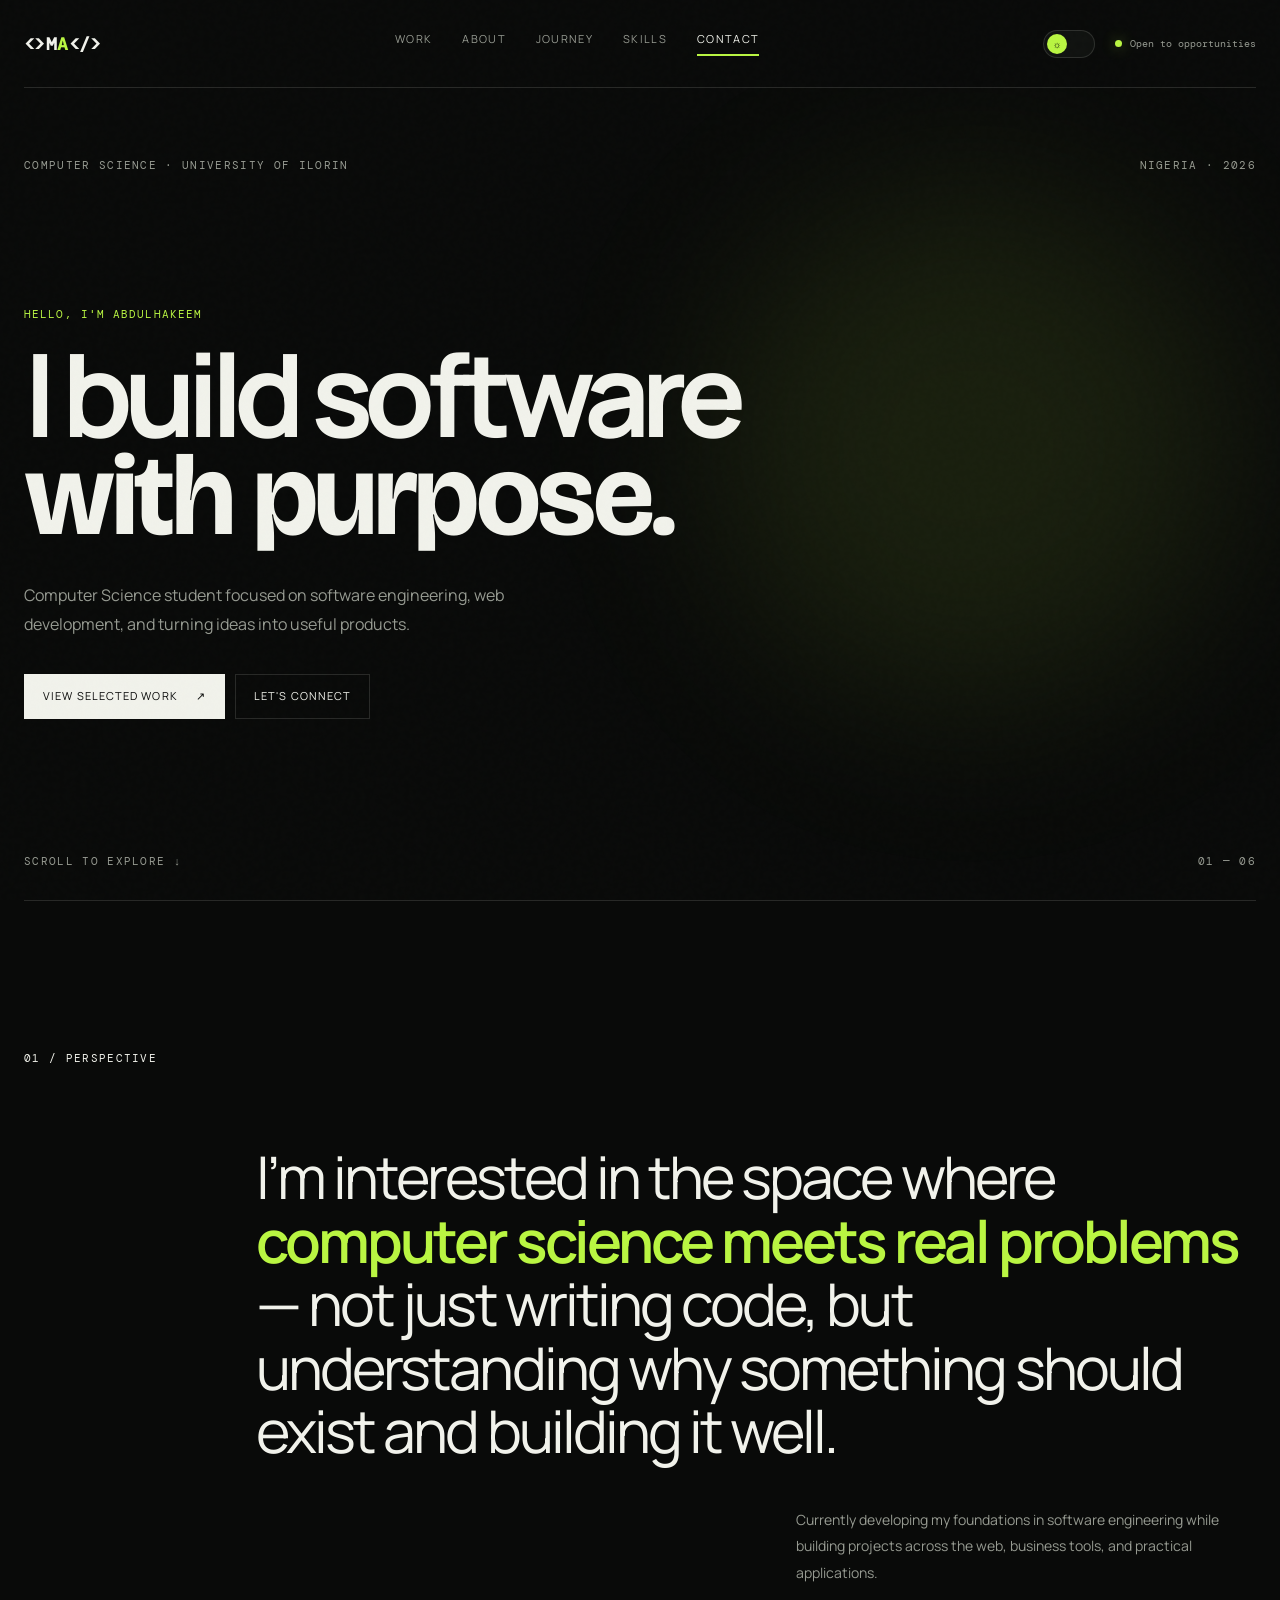
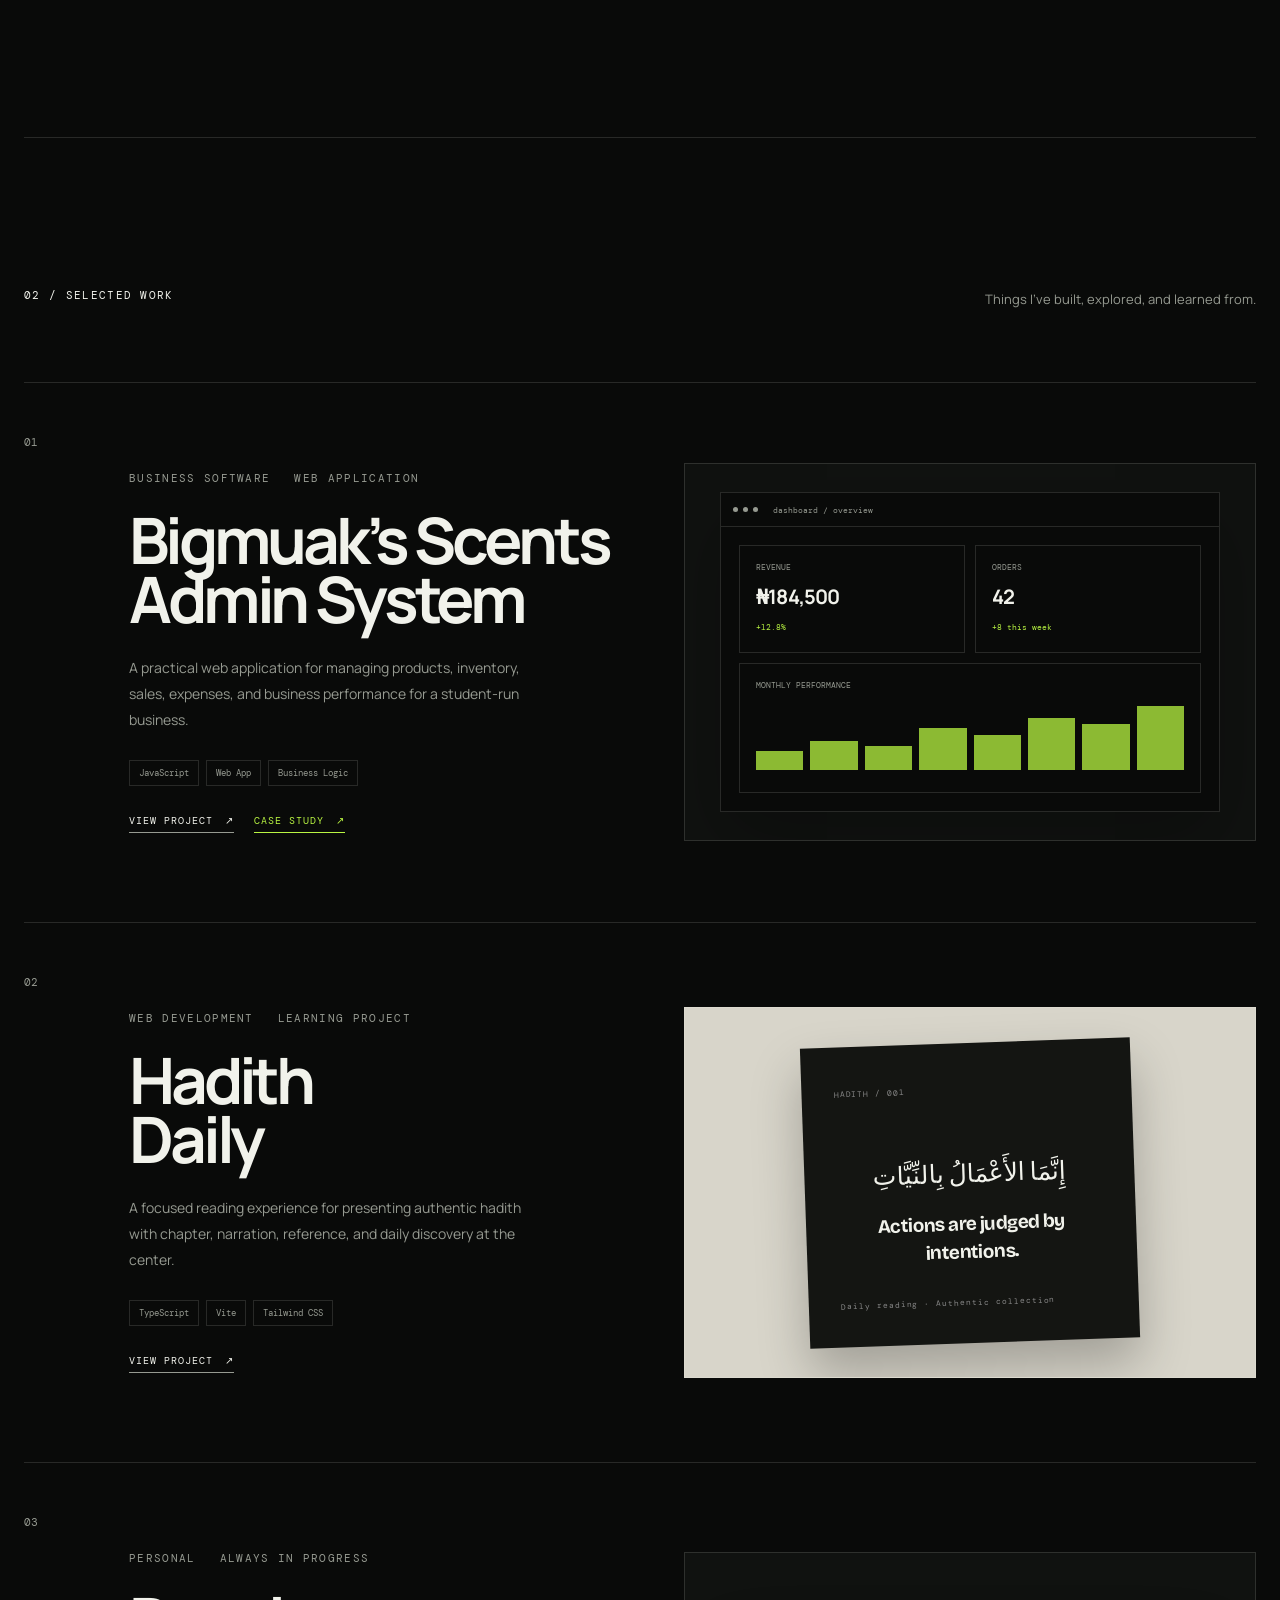
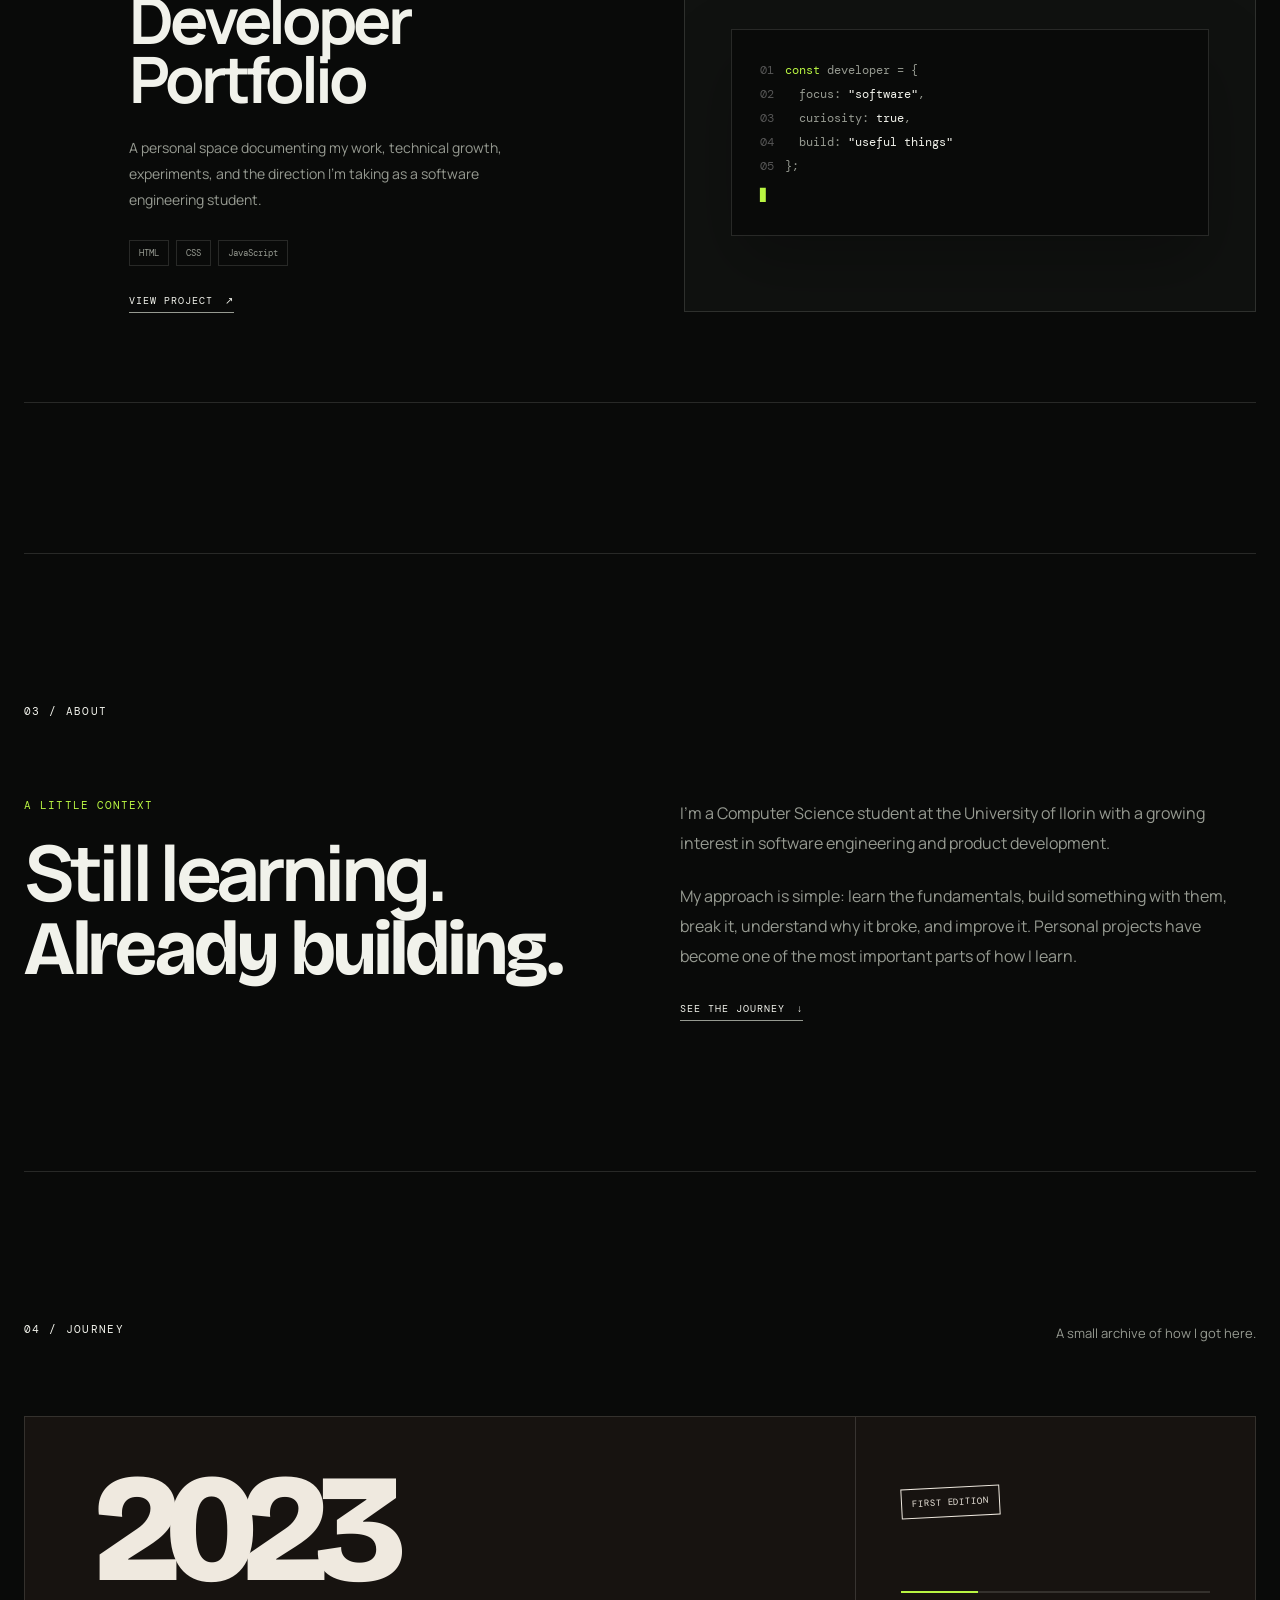
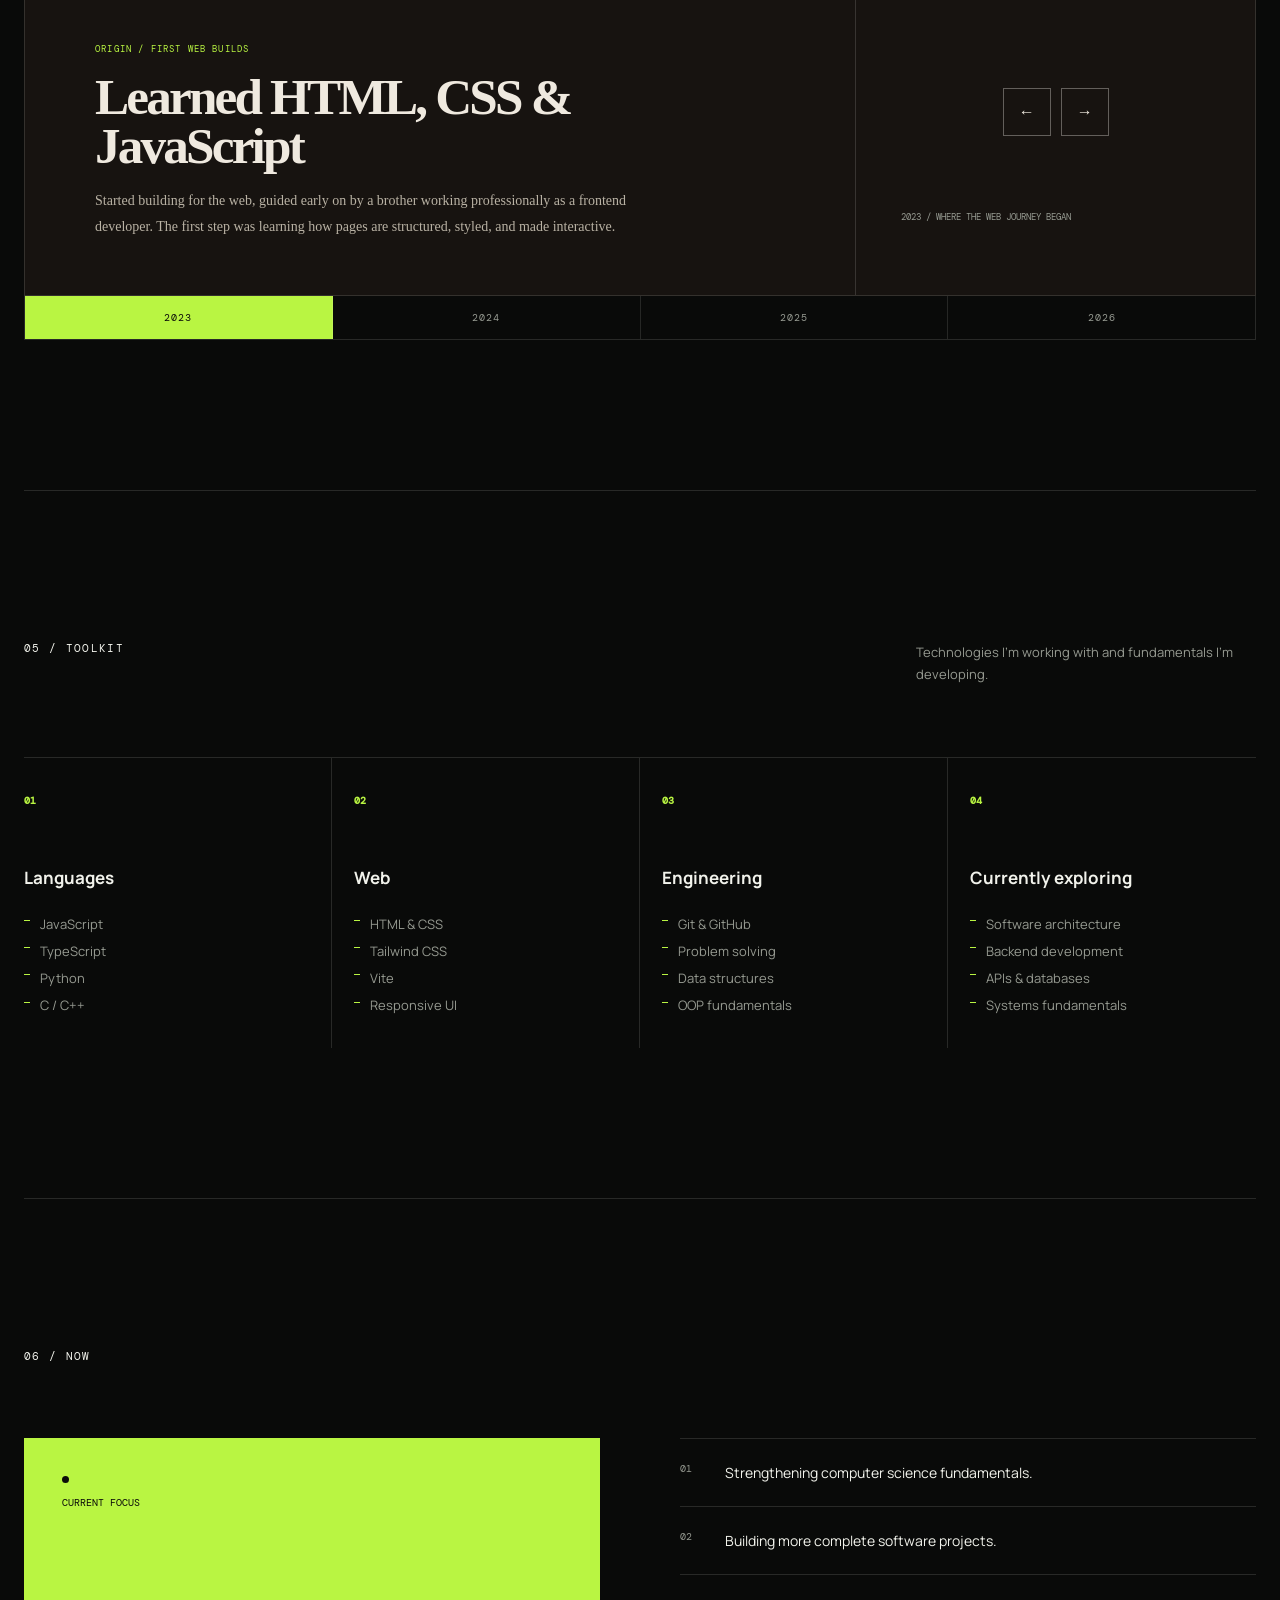
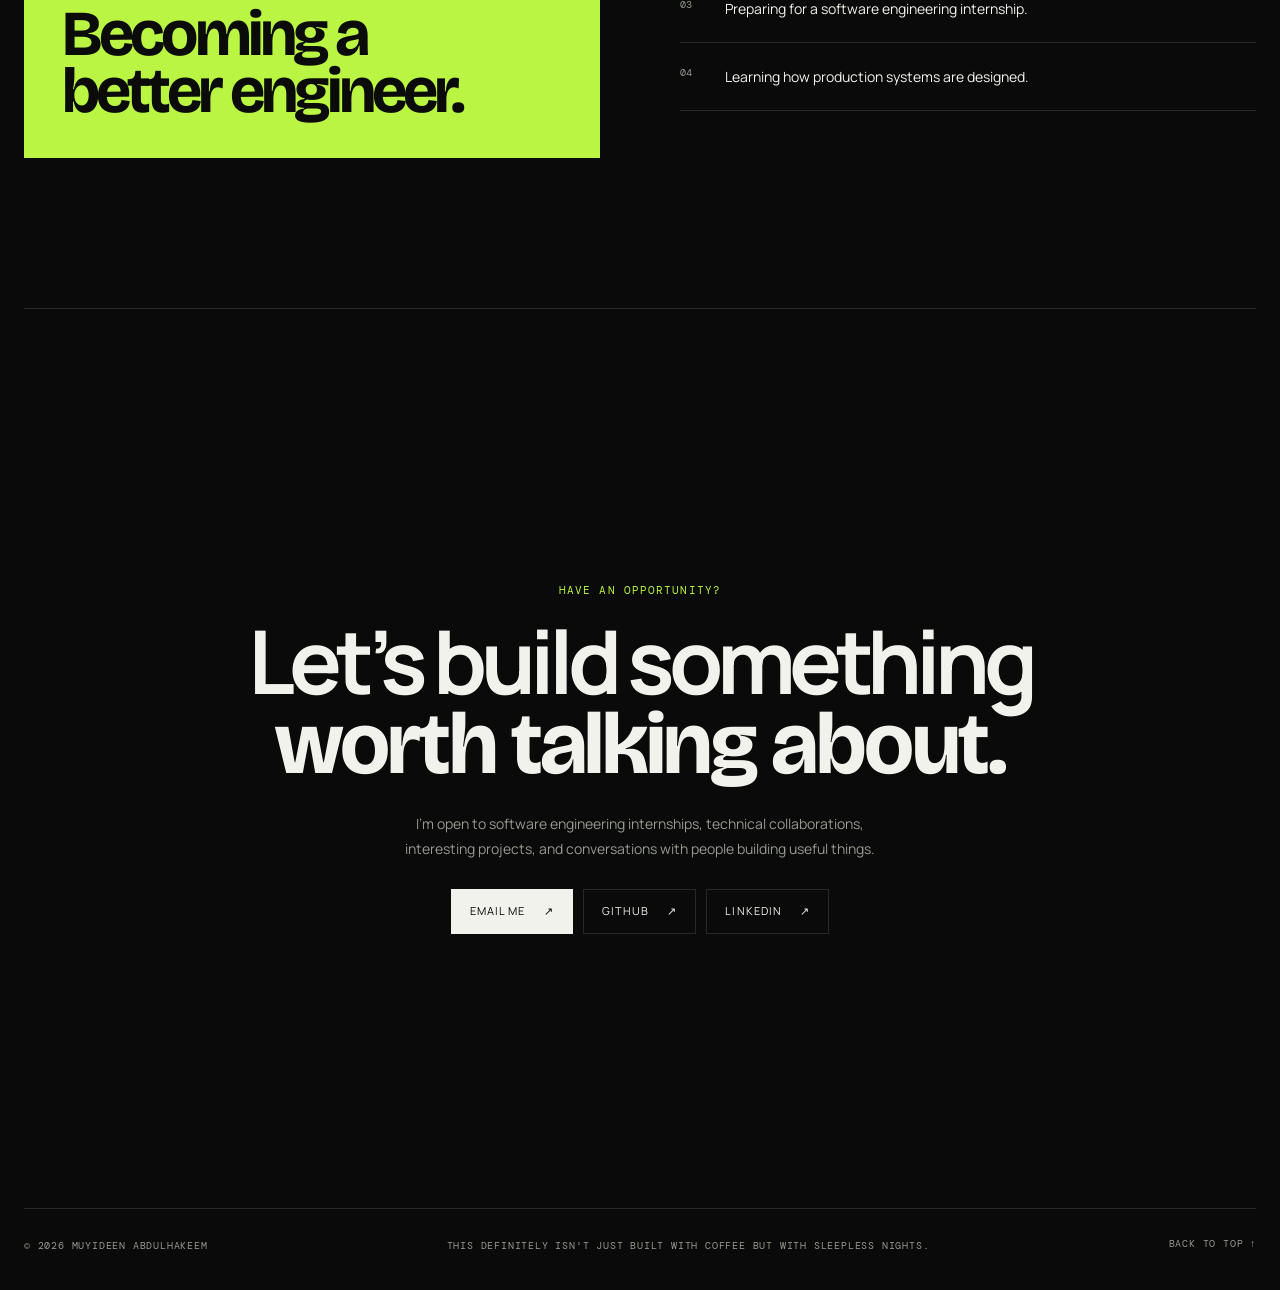
==== commit 7b2738db: "new fixes" ====
--- a/index.html
+++ b/index.html
@@ -15,7 +15,8 @@
 
   <header class="site-header">
     <a class="brand" href="#top" aria-label="Muyideen Abdulhakeem home">
-      <span class="brand-name">MUYIDEEN<span class="dot">.</span><span class="brand-extra"><span class="ch">A</span><span class="ch">B</span><span class="ch">D</span><span class="ch">U</span><span class="ch">L</span><span class="ch">H</span><span class="ch">A</span><span class="ch">K</span><span class="ch">E</span><span class="ch">E</span><span class="ch">M</span><span class="type-cursor">_</span></span></span>
+      <code class="logo-mark">&lt;&gt;<span class="letter-m">M</span><span class="letter-a">A</span>&lt;/&gt;</code>
+      <span class="brand-name"><span class="brand-reveal"><span class="prompt">$</span><span class="ch fn">M</span><span class="ch fn">U</span><span class="ch fn">Y</span><span class="ch fn">I</span><span class="ch fn">D</span><span class="ch fn">E</span><span class="ch fn">E</span><span class="ch fn">N</span><span class="ch fn">&nbsp;</span><span class="ch ln">A</span><span class="ch ln">B</span><span class="ch ln">D</span><span class="ch ln">U</span><span class="ch ln">L</span><span class="ch ln">H</span><span class="ch ln">A</span><span class="ch ln">K</span><span class="ch ln">E</span><span class="ch ln">E</span><span class="ch ln">M</span><span class="type-cursor">_</span></span></span>
     </a>
 
     <nav class="nav" aria-label="Main navigation">
--- a/css/style.css
+++ b/css/style.css
@@ -18,32 +18,70 @@
 
 /* Header + logo */
 .site-header{width:min(var(--max),calc(100% - 48px));margin:auto;height:88px;display:flex;align-items:center;justify-content:space-between;border-bottom:1px solid var(--line);position:relative;z-index:20;background:var(--bg)}
-.brand{display:flex;align-items:center}
-/* Brand text: "MUYIDEEN." sits naturally in flow. The dot and the hidden
-   "ABDULHAKEEM" both anchor to the same point right after "MUYIDEEN" — on
-   hover, ABDULHAKEEM fades in just after it, and the dot slides along to
-   land at its new end, so the full stop reads as having moved to it. */
-.brand-name{position:relative;display:inline-block;white-space:nowrap;font:11px "DM Mono",monospace;letter-spacing:.16em}
-.dot{position:absolute;top:50%;left:100%;transform:translate(0,-50%);color:var(--accent);transition:transform .55s cubic-bezier(.4,0,.2,1)}
-.brand-extra{position:absolute;top:50%;left:100%;transform:translate(4px,-50%);color:var(--accent);white-space:nowrap;pointer-events:none}
-/* Typewriter reveal: each letter pops in instantly at its own delay (no slide/fade
-   ramp — a real typewriter doesn't ease in), with a blinking cursor riding at the end. */
-.brand-extra .ch{display:inline-block;opacity:0;transition:opacity 0s step-end 0s}
-.brand:hover .brand-extra .ch{opacity:1}
-.brand-extra .ch:nth-child(1){transition-delay:0s}
-.brand-extra .ch:nth-child(2){transition-delay:.045s}
-.brand-extra .ch:nth-child(3){transition-delay:.09s}
-.brand-extra .ch:nth-child(4){transition-delay:.135s}
-.brand-extra .ch:nth-child(5){transition-delay:.18s}
-.brand-extra .ch:nth-child(6){transition-delay:.225s}
-.brand-extra .ch:nth-child(7){transition-delay:.27s}
-.brand-extra .ch:nth-child(8){transition-delay:.315s}
-.brand-extra .ch:nth-child(9){transition-delay:.36s}
-.brand-extra .ch:nth-child(10){transition-delay:.405s}
-.brand-extra .ch:nth-child(11){transition-delay:.45s}
-.type-cursor{display:inline-block;margin-left:1px;opacity:0;transition:opacity 0s step-end 0s}
-.brand:hover .type-cursor{opacity:1;animation:blink 1s steps(1) infinite}
-.brand:hover .dot{transform:translate(96px,-50%);transition-delay:.5s}
+.brand{display:flex;align-items:center;gap:11px}
+.logo-mark{display:inline-flex;align-items:center;gap:1px;font:18px/1 "DM Mono",monospace;font-weight:800;letter-spacing:-.03em;background:none;border:0;padding:0;transition:transform .2s}
+.logo-mark .letter-m{color:var(--text);font-weight:800}
+.logo-mark .letter-a{color:var(--accent);font-weight:800}
+.brand:hover .logo-mark{transform:translateY(-1px)}
+/* Brand text: nothing shows beside the logo at rest. On hover, the full name
+   prints itself out letter by letter like terminal output — green monospace
+   text with a glow, a "$" prompt, and a blinking cursor riding at the end. */
+.brand-name{position:relative;display:inline-block;font:11px "DM Mono",monospace;letter-spacing:.03em}
+.brand-reveal{position:absolute;top:50%;left:0;transform:translate(2px,-50%);color:var(--accent);text-shadow:0 0 8px currentColor;white-space:nowrap;pointer-events:none}
+.brand-reveal .prompt{display:inline-block;margin-right:6px;color:var(--muted);text-shadow:none;opacity:0;transition:opacity 0s step-end 0s}
+.brand-reveal .ch{display:inline-block;opacity:0;transition:opacity 0s step-end 0s}
+.type-cursor{display:inline-block;margin-left:1px;color:var(--accent);text-shadow:0 0 8px currentColor;opacity:0;transition:opacity 0s step-end 0s}
+
+/* Typing in (left to right): triggered by JS adding .opening on logo mouseenter. */
+.brand-reveal.opening .prompt{opacity:1}
+.brand-reveal.opening .ch{opacity:1}
+.brand-reveal.opening .ch:nth-child(2){transition-delay:0s}
+.brand-reveal.opening .ch:nth-child(3){transition-delay:.035s}
+.brand-reveal.opening .ch:nth-child(4){transition-delay:.07s}
+.brand-reveal.opening .ch:nth-child(5){transition-delay:.105s}
+.brand-reveal.opening .ch:nth-child(6){transition-delay:.14s}
+.brand-reveal.opening .ch:nth-child(7){transition-delay:.175s}
+.brand-reveal.opening .ch:nth-child(8){transition-delay:.21s}
+.brand-reveal.opening .ch:nth-child(9){transition-delay:.245s}
+.brand-reveal.opening .ch:nth-child(10){transition-delay:.28s}
+.brand-reveal.opening .ch:nth-child(11){transition-delay:.315s}
+.brand-reveal.opening .ch:nth-child(12){transition-delay:.35s}
+.brand-reveal.opening .ch:nth-child(13){transition-delay:.385s}
+.brand-reveal.opening .ch:nth-child(14){transition-delay:.42s}
+.brand-reveal.opening .ch:nth-child(15){transition-delay:.455s}
+.brand-reveal.opening .ch:nth-child(16){transition-delay:.49s}
+.brand-reveal.opening .ch:nth-child(17){transition-delay:.525s}
+.brand-reveal.opening .ch:nth-child(18){transition-delay:.56s}
+.brand-reveal.opening .ch:nth-child(19){transition-delay:.595s}
+.brand-reveal.opening .ch:nth-child(20){transition-delay:.63s}
+.brand-reveal.opening .ch:nth-child(21){transition-delay:.665s}
+.brand-reveal.opening .type-cursor{opacity:1;animation:blink 1s steps(1) infinite}
+
+/* Erasing (right to left): triggered by JS adding .closing on logo mouseleave —
+   the mirror image of the delays above, so the last letter goes first. */
+.brand-reveal.closing .ch{opacity:0}
+.brand-reveal.closing .type-cursor{opacity:0}
+.brand-reveal.closing .ch:nth-child(2){transition-delay:.665s}
+.brand-reveal.closing .ch:nth-child(3){transition-delay:.63s}
+.brand-reveal.closing .ch:nth-child(4){transition-delay:.595s}
+.brand-reveal.closing .ch:nth-child(5){transition-delay:.56s}
+.brand-reveal.closing .ch:nth-child(6){transition-delay:.525s}
+.brand-reveal.closing .ch:nth-child(7){transition-delay:.49s}
+.brand-reveal.closing .ch:nth-child(8){transition-delay:.455s}
+.brand-reveal.closing .ch:nth-child(9){transition-delay:.42s}
+.brand-reveal.closing .ch:nth-child(10){transition-delay:.385s}
+.brand-reveal.closing .ch:nth-child(11){transition-delay:.35s}
+.brand-reveal.closing .ch:nth-child(12){transition-delay:.315s}
+.brand-reveal.closing .ch:nth-child(13){transition-delay:.28s}
+.brand-reveal.closing .ch:nth-child(14){transition-delay:.245s}
+.brand-reveal.closing .ch:nth-child(15){transition-delay:.21s}
+.brand-reveal.closing .ch:nth-child(16){transition-delay:.175s}
+.brand-reveal.closing .ch:nth-child(17){transition-delay:.14s}
+.brand-reveal.closing .ch:nth-child(18){transition-delay:.105s}
+.brand-reveal.closing .ch:nth-child(19){transition-delay:.07s}
+.brand-reveal.closing .ch:nth-child(20){transition-delay:.035s}
+.brand-reveal.closing .ch:nth-child(21){transition-delay:0s}
+.brand-reveal.closing .prompt{transition-delay:.665s;opacity:0}
 .nav{display:flex;gap:30px;font-size:11px;text-transform:uppercase;letter-spacing:.12em;color:var(--muted)}
 .nav a{padding-bottom:6px;border-bottom:2px solid transparent;transition:border-color .2s,color .2s}
 .footer a{transition:color .2s}
@@ -159,5 +197,5 @@
 
 .reveal{opacity:0;transform:translateY(22px);transition:opacity .8s ease,transform .8s ease}.reveal.visible{opacity:1;transform:translateY(0)}
 
-@media(max-width:900px){.nav{display:none}.menu-toggle{display:flex}.hero{min-height:86vh}.project-card{grid-template-columns:35px 1fr}.project-visual{grid-column:2}.skills-grid{grid-template-columns:1fr 1fr}.skill-group:nth-child(2){border-right:0}.skill-group:nth-child(3),.skill-group:nth-child(4){border-top:1px solid var(--line)}.skill-group:nth-child(3){padding-left:0}.learning-grid,.about-grid{grid-template-columns:1fr;gap:55px}.journey-stage{grid-template-columns:1fr;height:auto;min-height:620px}.era-content{height:auto}.era-side{border-left:0;border-top:1px solid var(--line);min-height:190px}}
-@media(max-width:600px){.site-header,.hero,.section,.footer{width:min(100% - 30px,var(--max))}.site-header{height:72px}.brand-name,.availability{display:none}.mobile-nav{top:72px}.hero{padding-top:45px}.hero-meta span:last-child{display:none}.hero-copy{padding:85px 0}.hero h1{font-size:clamp(54px,16vw,84px)}.hero-description{font-size:14px}.section{padding:100px 0}.statement-content{margin-top:55px}.large-copy{font-size:34px}.section-heading{flex-direction:column;margin-bottom:50px}.project-card{display:block;padding:38px 0}.project-number{margin-bottom:25px}.project-info h2{font-size:49px}.project-visual{margin-top:38px;min-height:300px}.skills-grid{grid-template-columns:1fr}.skill-group,.skill-group:not(:first-child){border-right:0;border-bottom:1px solid var(--line);padding:28px 0;min-height:auto}.skill-group h3{margin-top:30px}.learning-grid{margin-top:55px}.now-card{min-height:280px}.journey-stage{height:auto;min-height:620px}.era-content{padding:55px 30px;height:auto}.era-side{padding:30px}.era-year{font-size:90px}.era-nav{overflow:hidden}.era-tab{padding:14px 5px}.footer{flex-direction:column;gap:12px}}
+@media(max-width:900px){.nav{display:none}.menu-toggle{display:flex}.brand-name{display:none}.hero{min-height:86vh}.project-card{grid-template-columns:35px 1fr}.project-visual{grid-column:2}.skills-grid{grid-template-columns:1fr 1fr}.skill-group:nth-child(2){border-right:0}.skill-group:nth-child(3),.skill-group:nth-child(4){border-top:1px solid var(--line)}.skill-group:nth-child(3){padding-left:0}.learning-grid,.about-grid{grid-template-columns:1fr;gap:55px}.journey-stage{grid-template-columns:1fr;height:auto;min-height:620px}.era-content{height:auto}.era-side{border-left:0;border-top:1px solid var(--line);min-height:190px}}
+@media(max-width:600px){.site-header,.hero,.section,.footer{width:min(100% - 30px,var(--max))}.site-header{height:72px}.availability{display:none}.mobile-nav{top:72px}.hero{padding-top:45px}.hero-meta span:last-child{display:none}.hero-copy{padding:85px 0}.hero h1{font-size:clamp(54px,16vw,84px)}.hero-description{font-size:14px}.section{padding:100px 0}.statement-content{margin-top:55px}.large-copy{font-size:34px}.section-heading{flex-direction:column;margin-bottom:50px}.project-card{display:block;padding:38px 0}.project-number{margin-bottom:25px}.project-info h2{font-size:49px}.project-visual{margin-top:38px;min-height:300px}.skills-grid{grid-template-columns:1fr}.skill-group,.skill-group:not(:first-child){border-right:0;border-bottom:1px solid var(--line);padding:28px 0;min-height:auto}.skill-group h3{margin-top:30px}.learning-grid{margin-top:55px}.now-card{min-height:280px}.journey-stage{height:auto;min-height:620px}.era-content{padding:55px 30px;height:auto}.era-side{padding:30px}.era-year{font-size:90px}.era-nav{overflow:hidden}.era-tab{padding:14px 5px}.footer{flex-direction:column;gap:12px}}
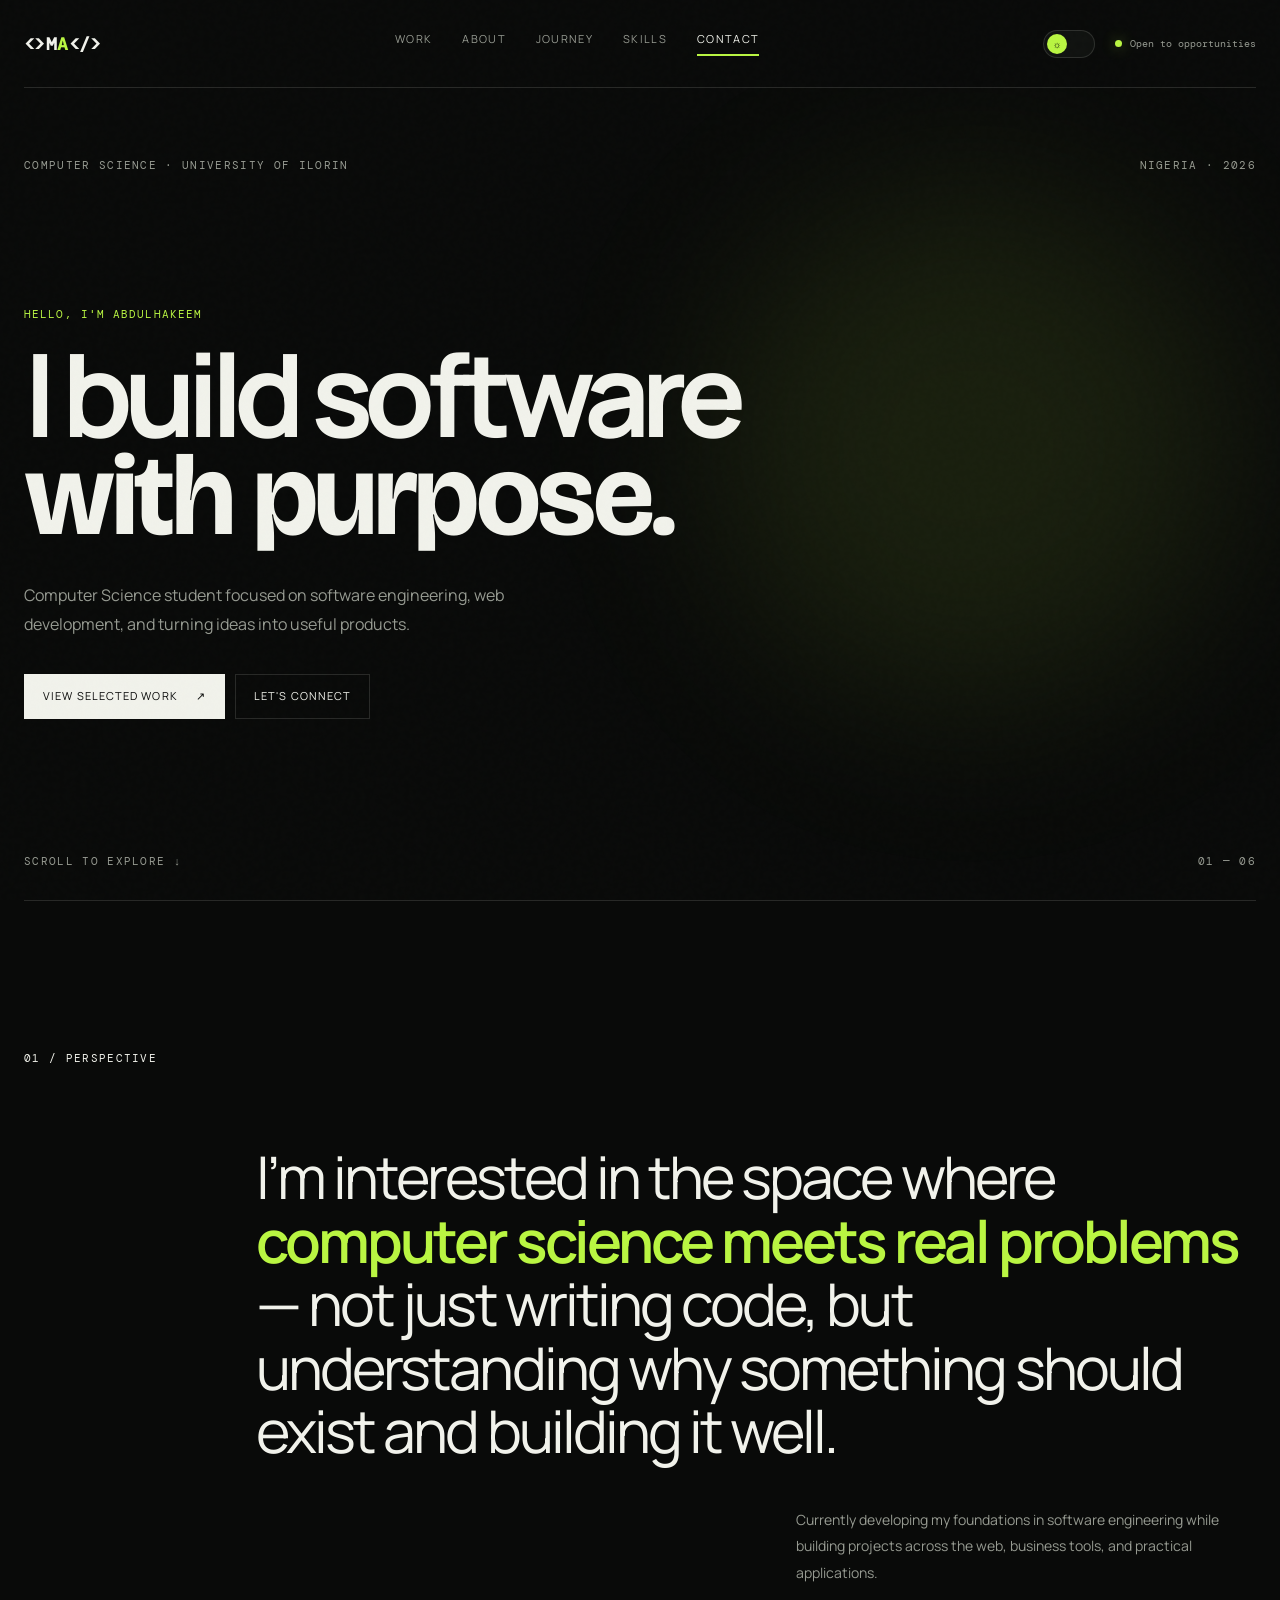
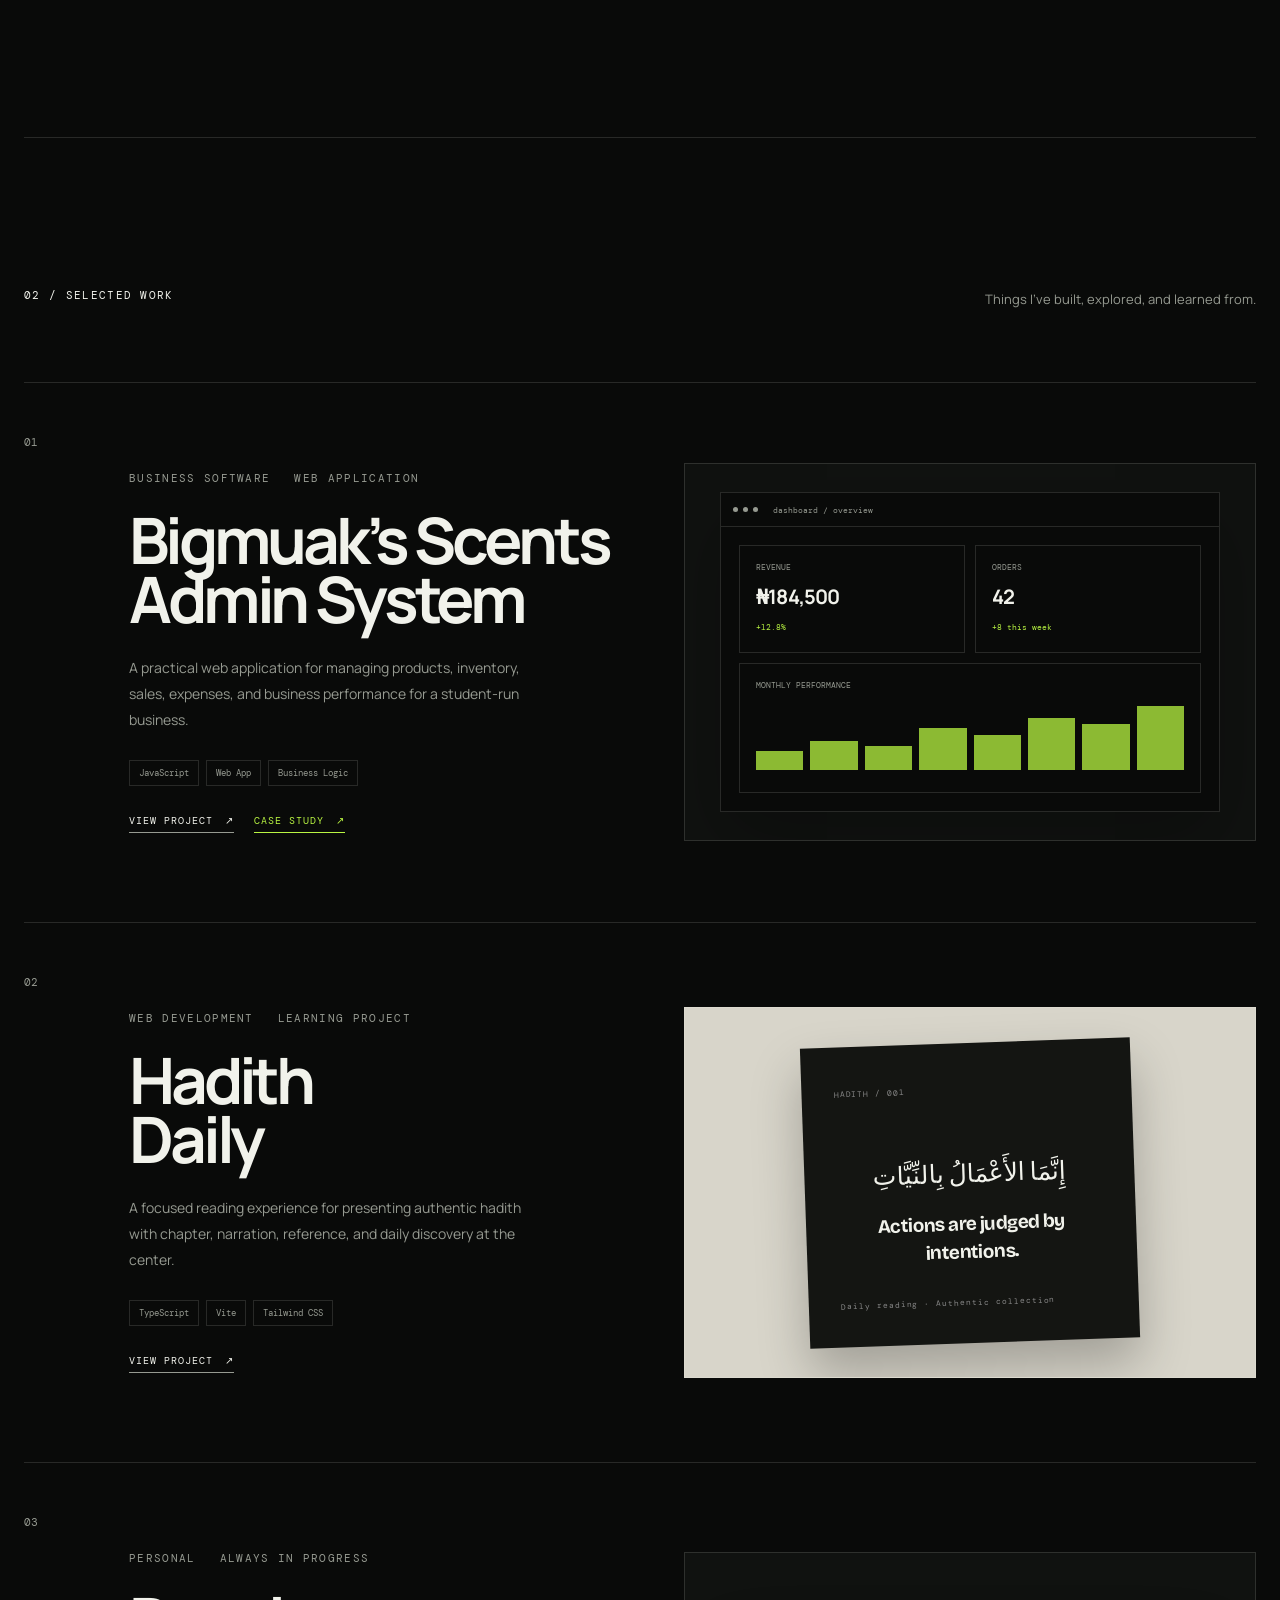
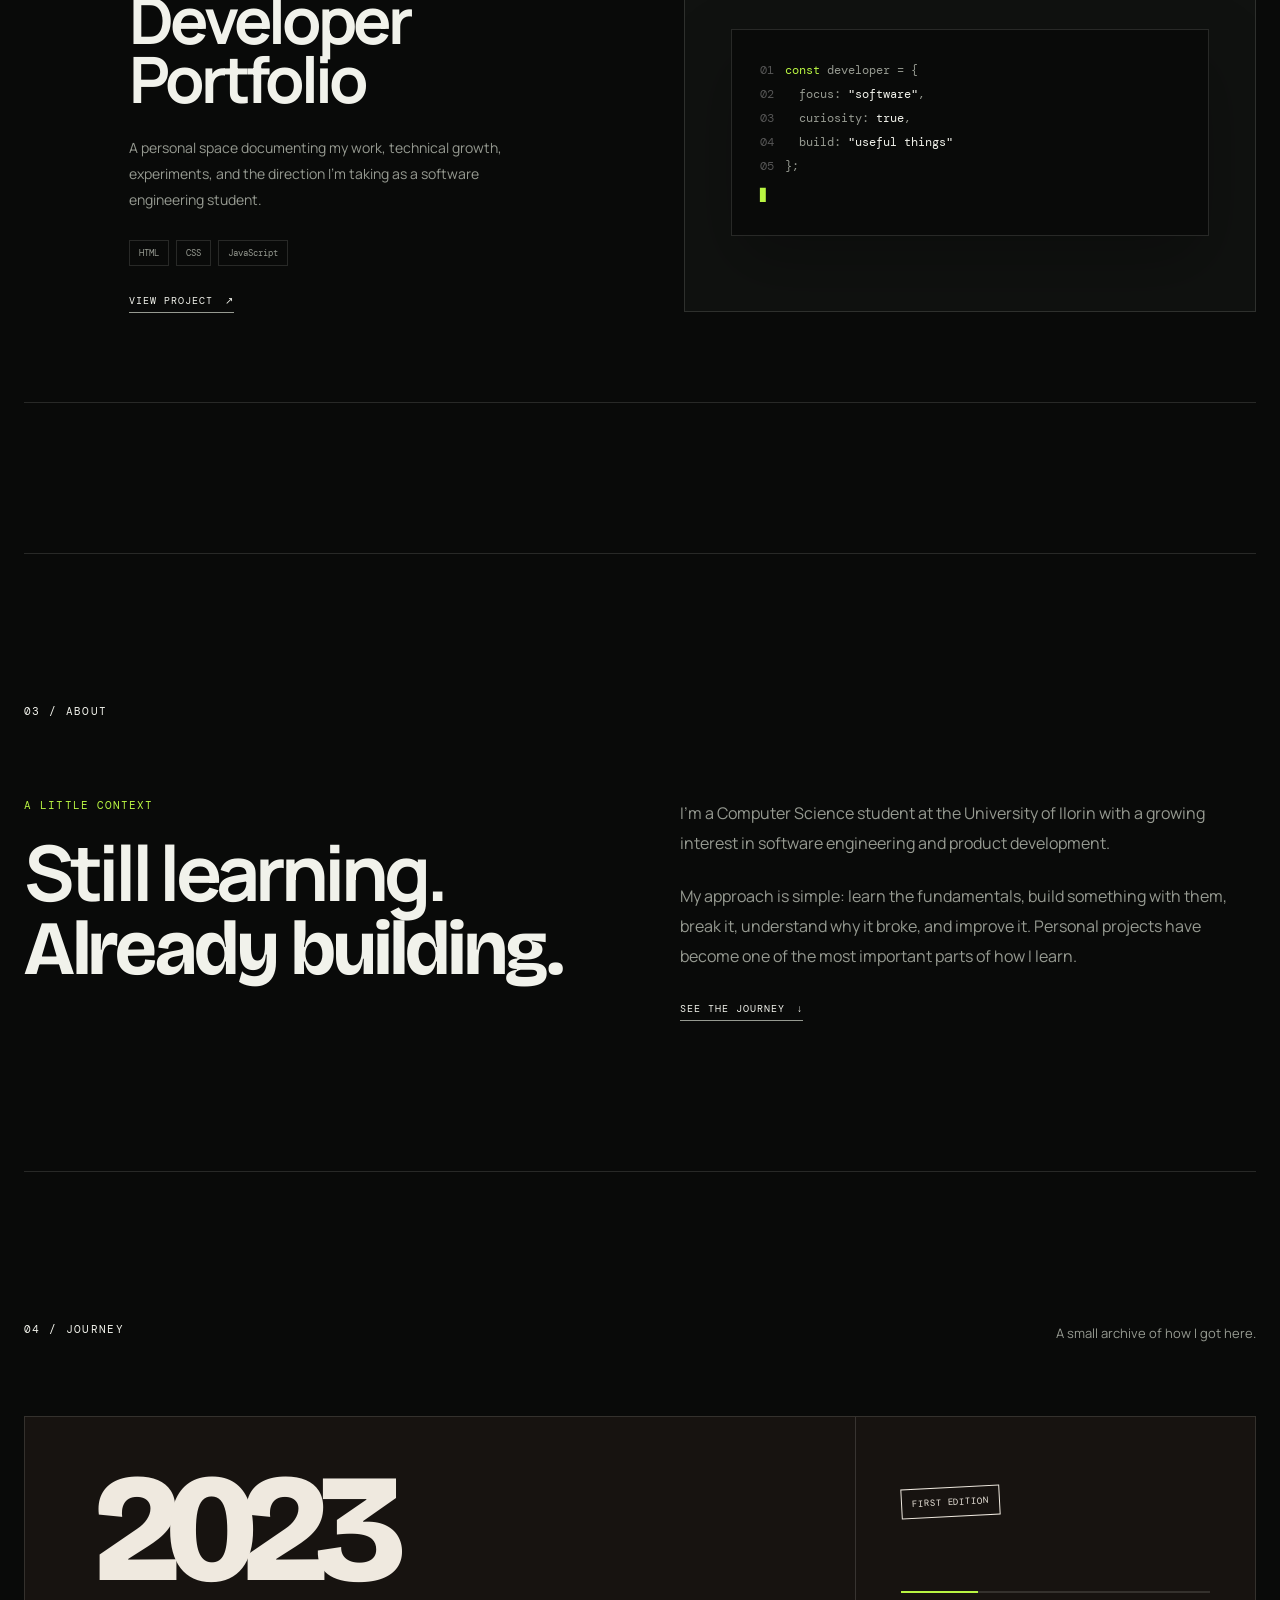
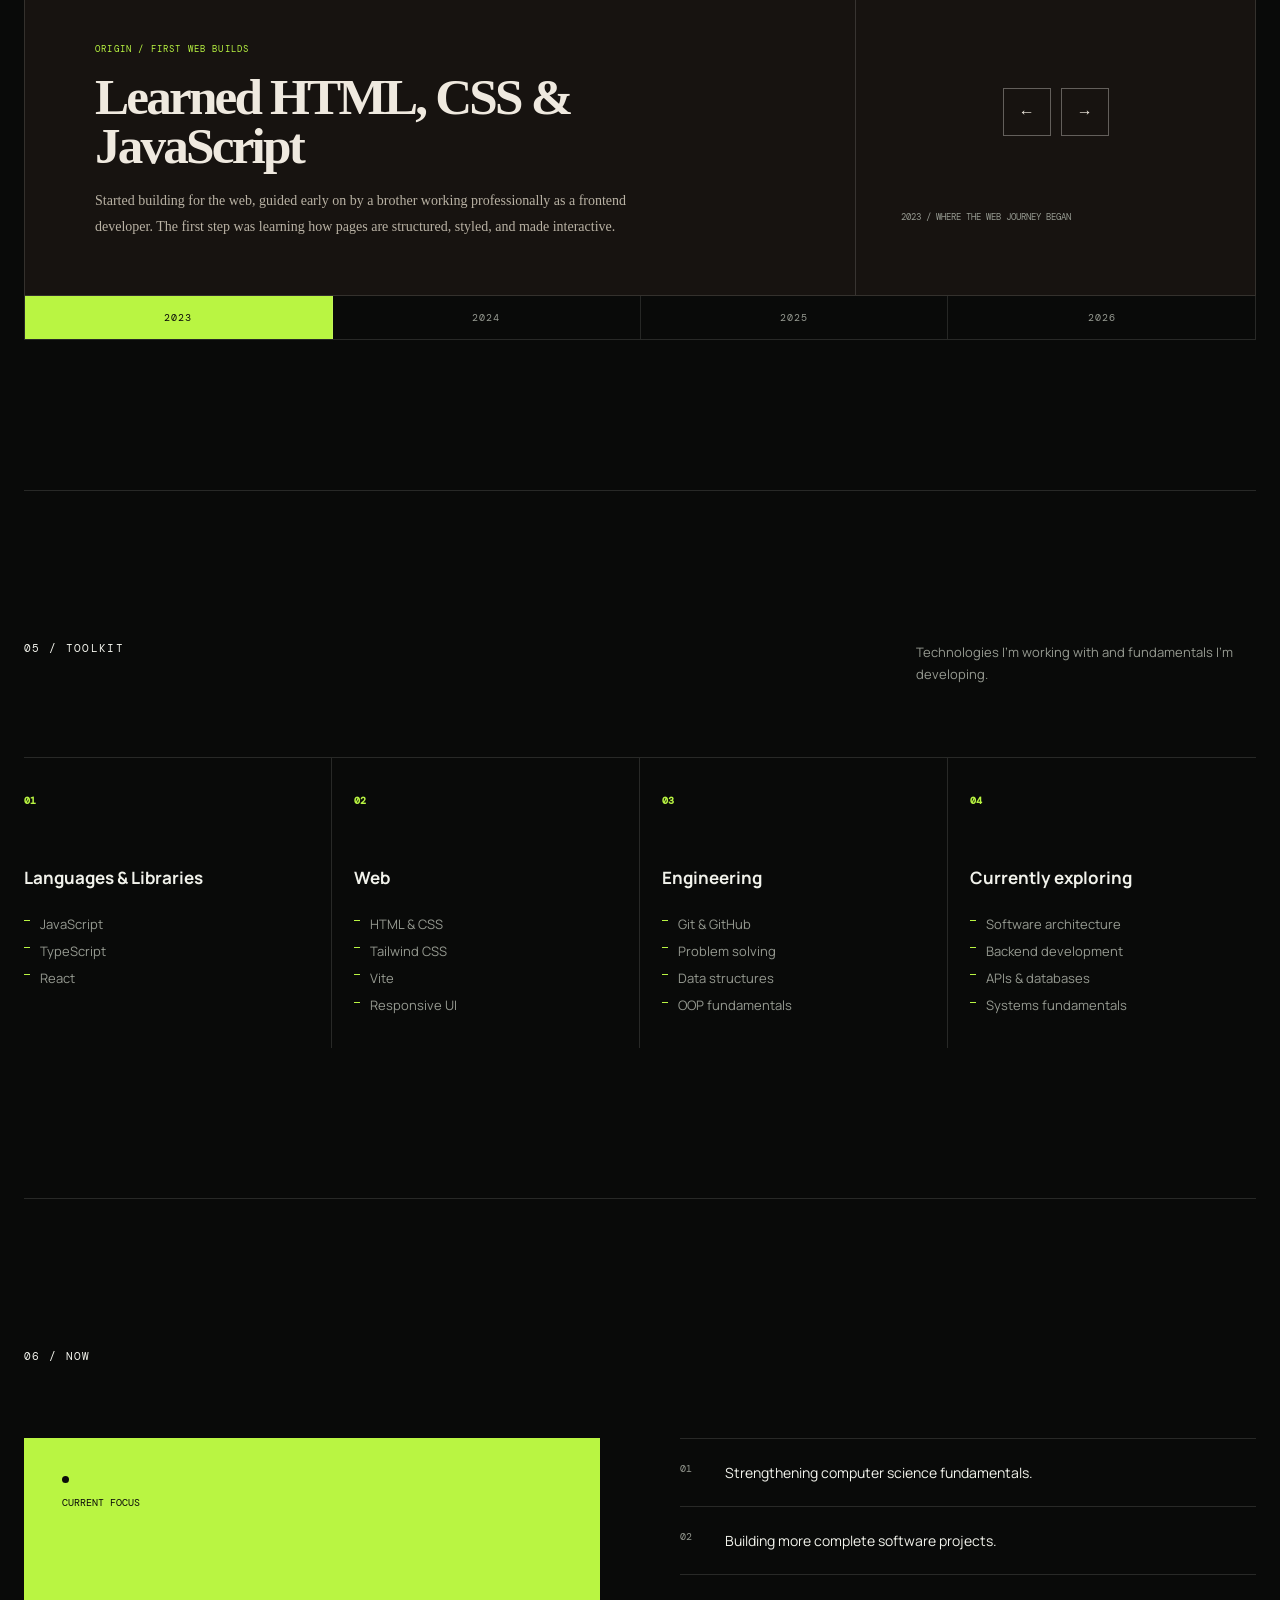
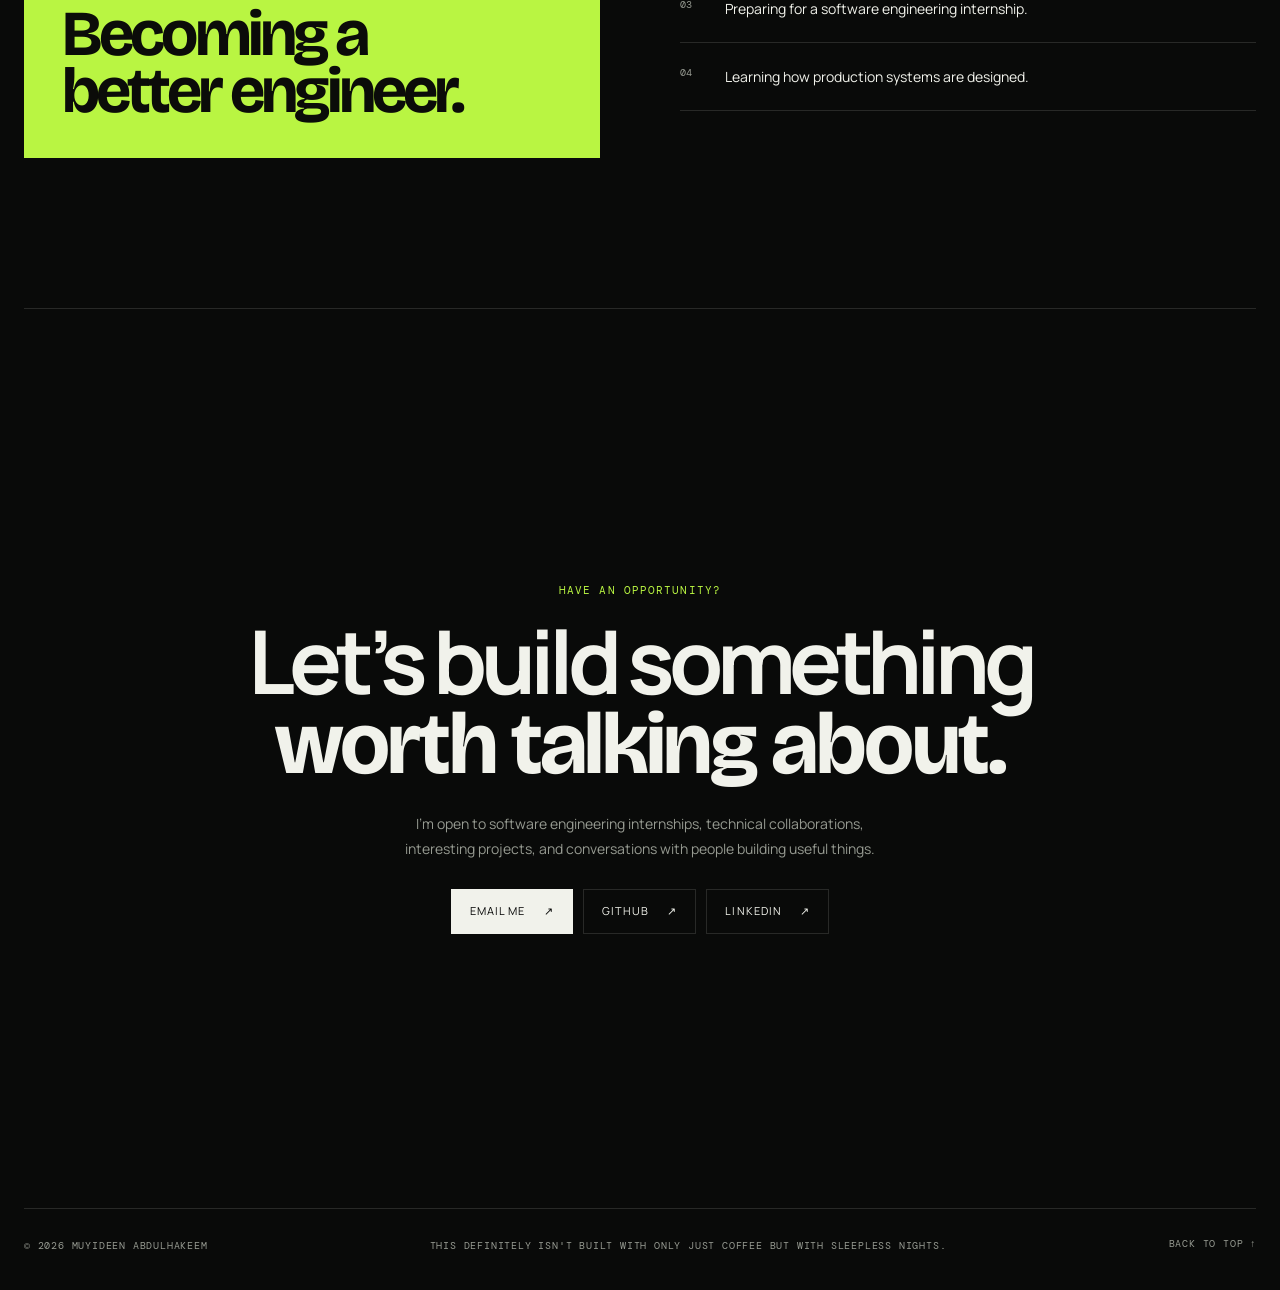
==== commit 845111ef: "Update contact information and improve tagline wording" ====
--- a/index.html
+++ b/index.html
@@ -236,7 +236,7 @@
         <p>Technologies I’m working with and fundamentals I’m developing.</p>
       </div>
       <div class="skills-grid">
-        <div class="skill-group reveal"><span class="skill-index">01</span><h3>Languages</h3><ul><li>JavaScript</li><li>TypeScript</li><li>Python</li><li>C / C++</li></ul></div>
+        <div class="skill-group reveal"><span class="skill-index">01</span><h3>Languages & Libraries</h3><ul><li>JavaScript</li><li>TypeScript</li><li>React</li></ul></div>
         <div class="skill-group reveal"><span class="skill-index">02</span><h3>Web</h3><ul><li>HTML & CSS</li><li>Tailwind CSS</li><li>Vite</li><li>Responsive UI</li></ul></div>
         <div class="skill-group reveal"><span class="skill-index">03</span><h3>Engineering</h3><ul><li>Git & GitHub</li><li>Problem solving</li><li>Data structures</li><li>OOP fundamentals</li></ul></div>
         <div class="skill-group reveal"><span class="skill-index">04</span><h3>Currently exploring</h3><ul><li>Software architecture</li><li>Backend development</li><li>APIs & databases</li><li>Systems fundamentals</li></ul></div>
@@ -268,9 +268,9 @@
           interesting projects, and conversations with people building useful things.
         </p>
         <div class="contact-actions">
-          <a class="button button-primary" href="mailto:your.email@example.com">Email me <span>↗</span></a>
-          <a class="button button-ghost" href="https://github.com/" target="_blank" rel="noreferrer">GitHub <span>↗</span></a>
-          <a class="button button-ghost" href="https://www.linkedin.com/" target="_blank" rel="noreferrer">LinkedIn <span>↗</span></a>
+          <a class="button button-primary" href="mailto:abdulhakk010@gmail.com">Email me <span>↗</span></a>
+          <a class="button button-ghost" href="https://github.com/Abdulhakeem010" target="_blank" rel="noreferrer">GitHub <span>↗</span></a>
+          <a class="button button-ghost" href="https://www.linkedin.com/in/abdulhakeem-muiydeen-96791b35a" target="_blank" rel="noreferrer">LinkedIn <span>↗</span></a>
         </div>
       </div>
     </section>
@@ -278,7 +278,7 @@
 
   <footer class="footer">
     <span>© 2026 Muyideen Abdulhakeem</span>
-    <span class="tagline">This definitely isn't just built with coffee but with sleepless nights.</span>
+    <span class="tagline">This definitely isn't built with only just coffee but with sleepless nights.</span>
     <a href="#top" class="back-to-top">Back to top ↑</a>
   </footer>
 
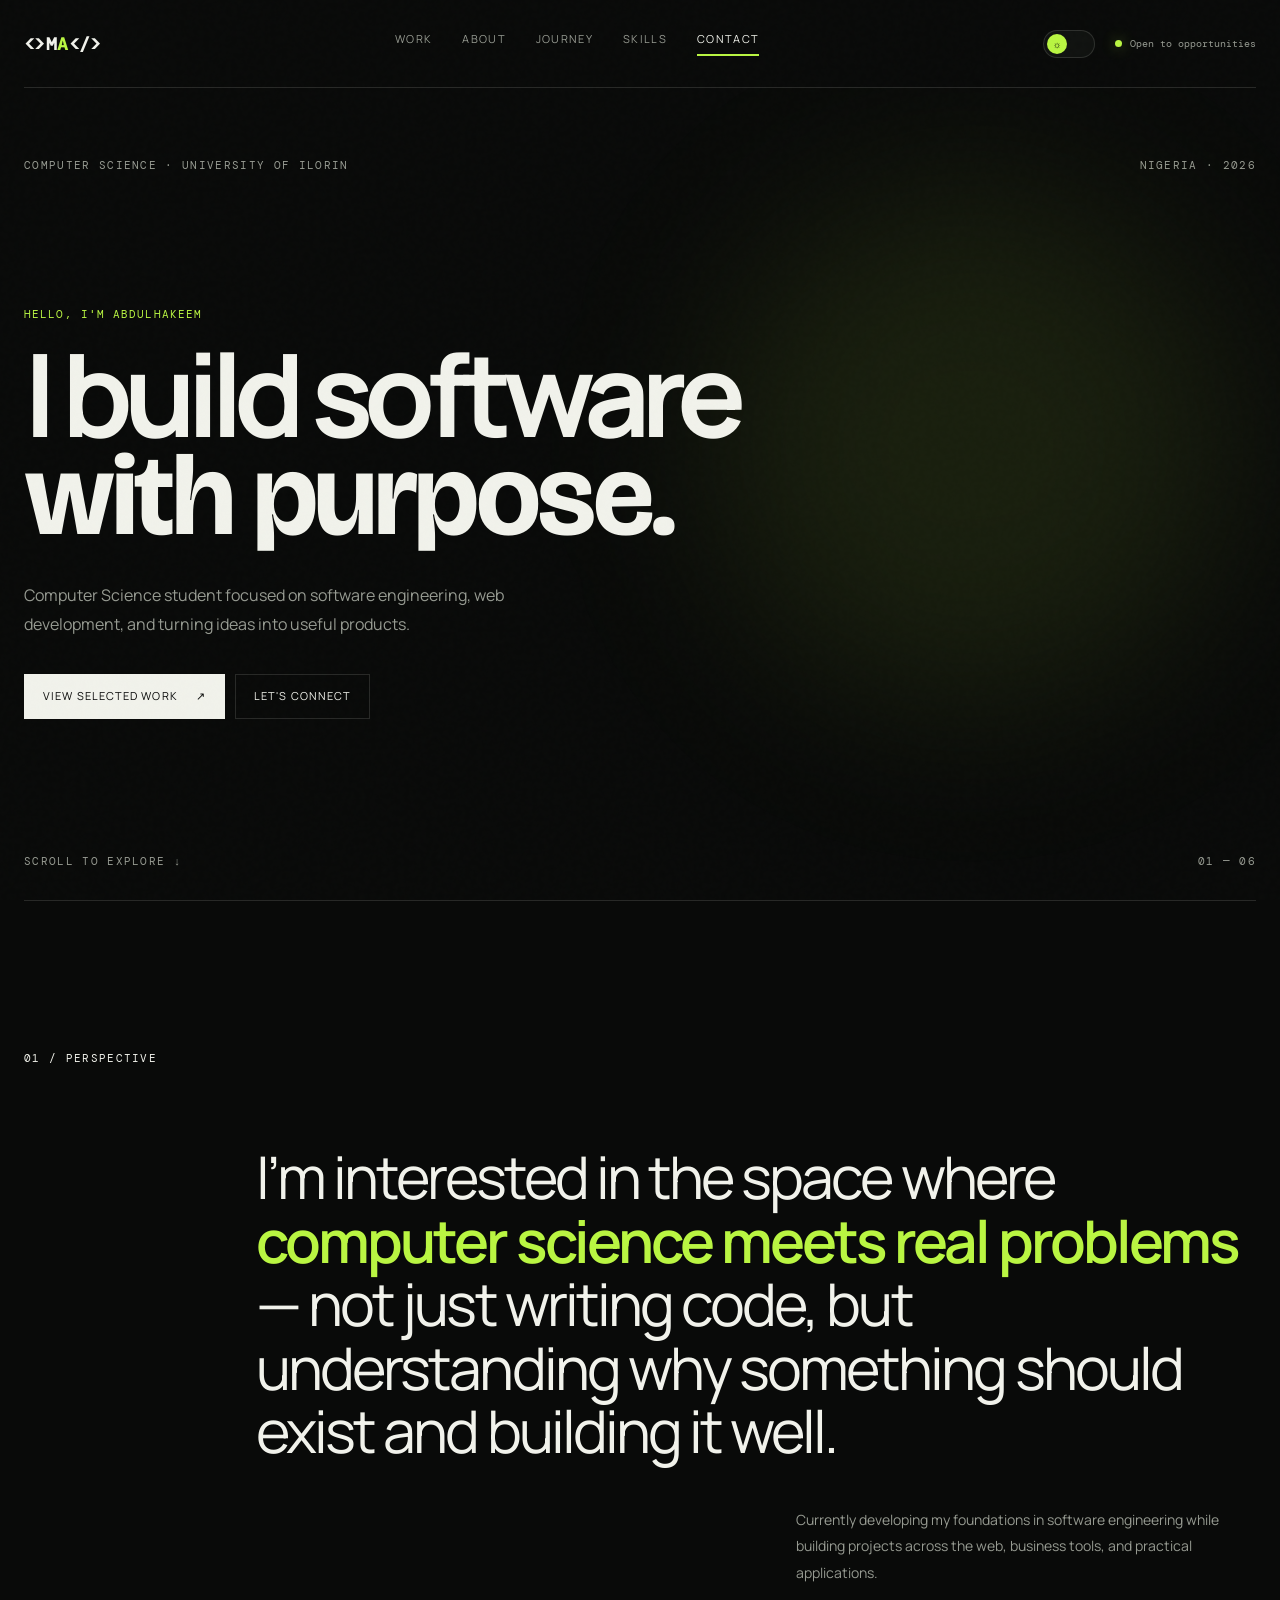
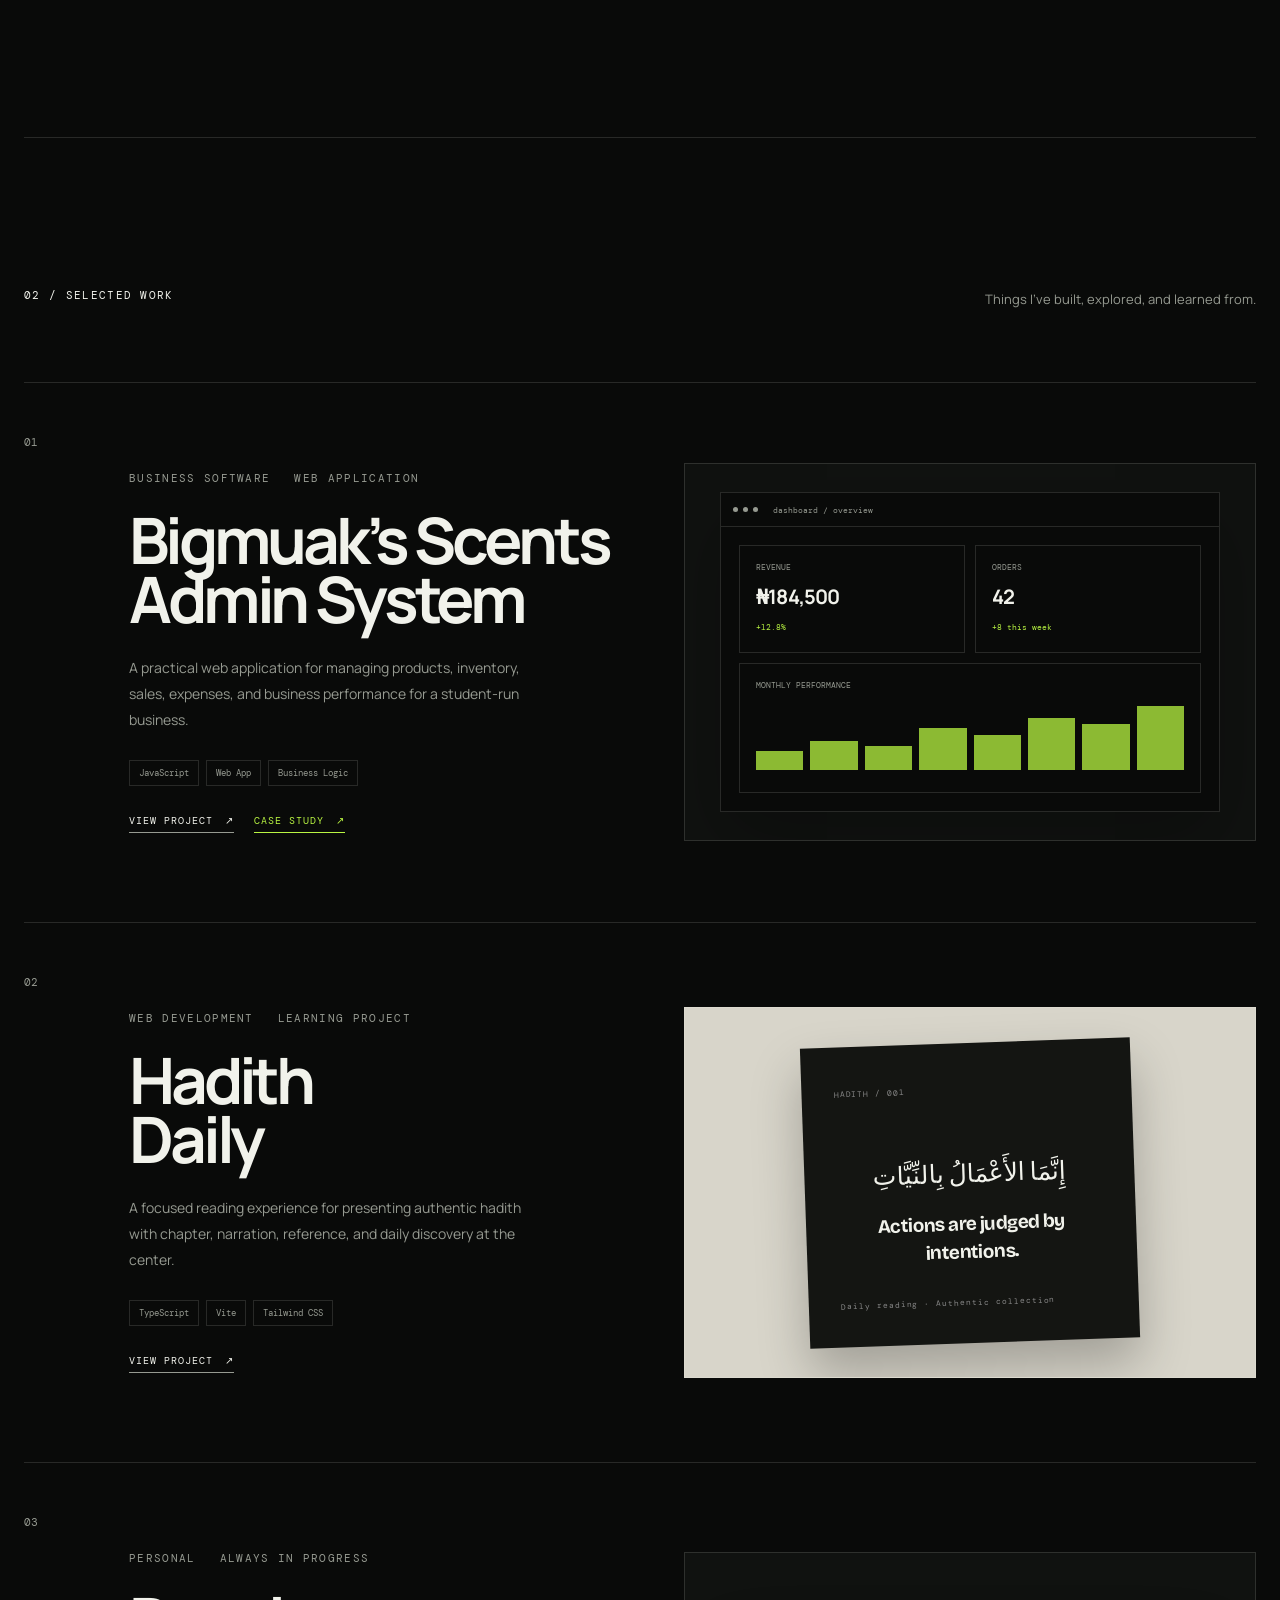
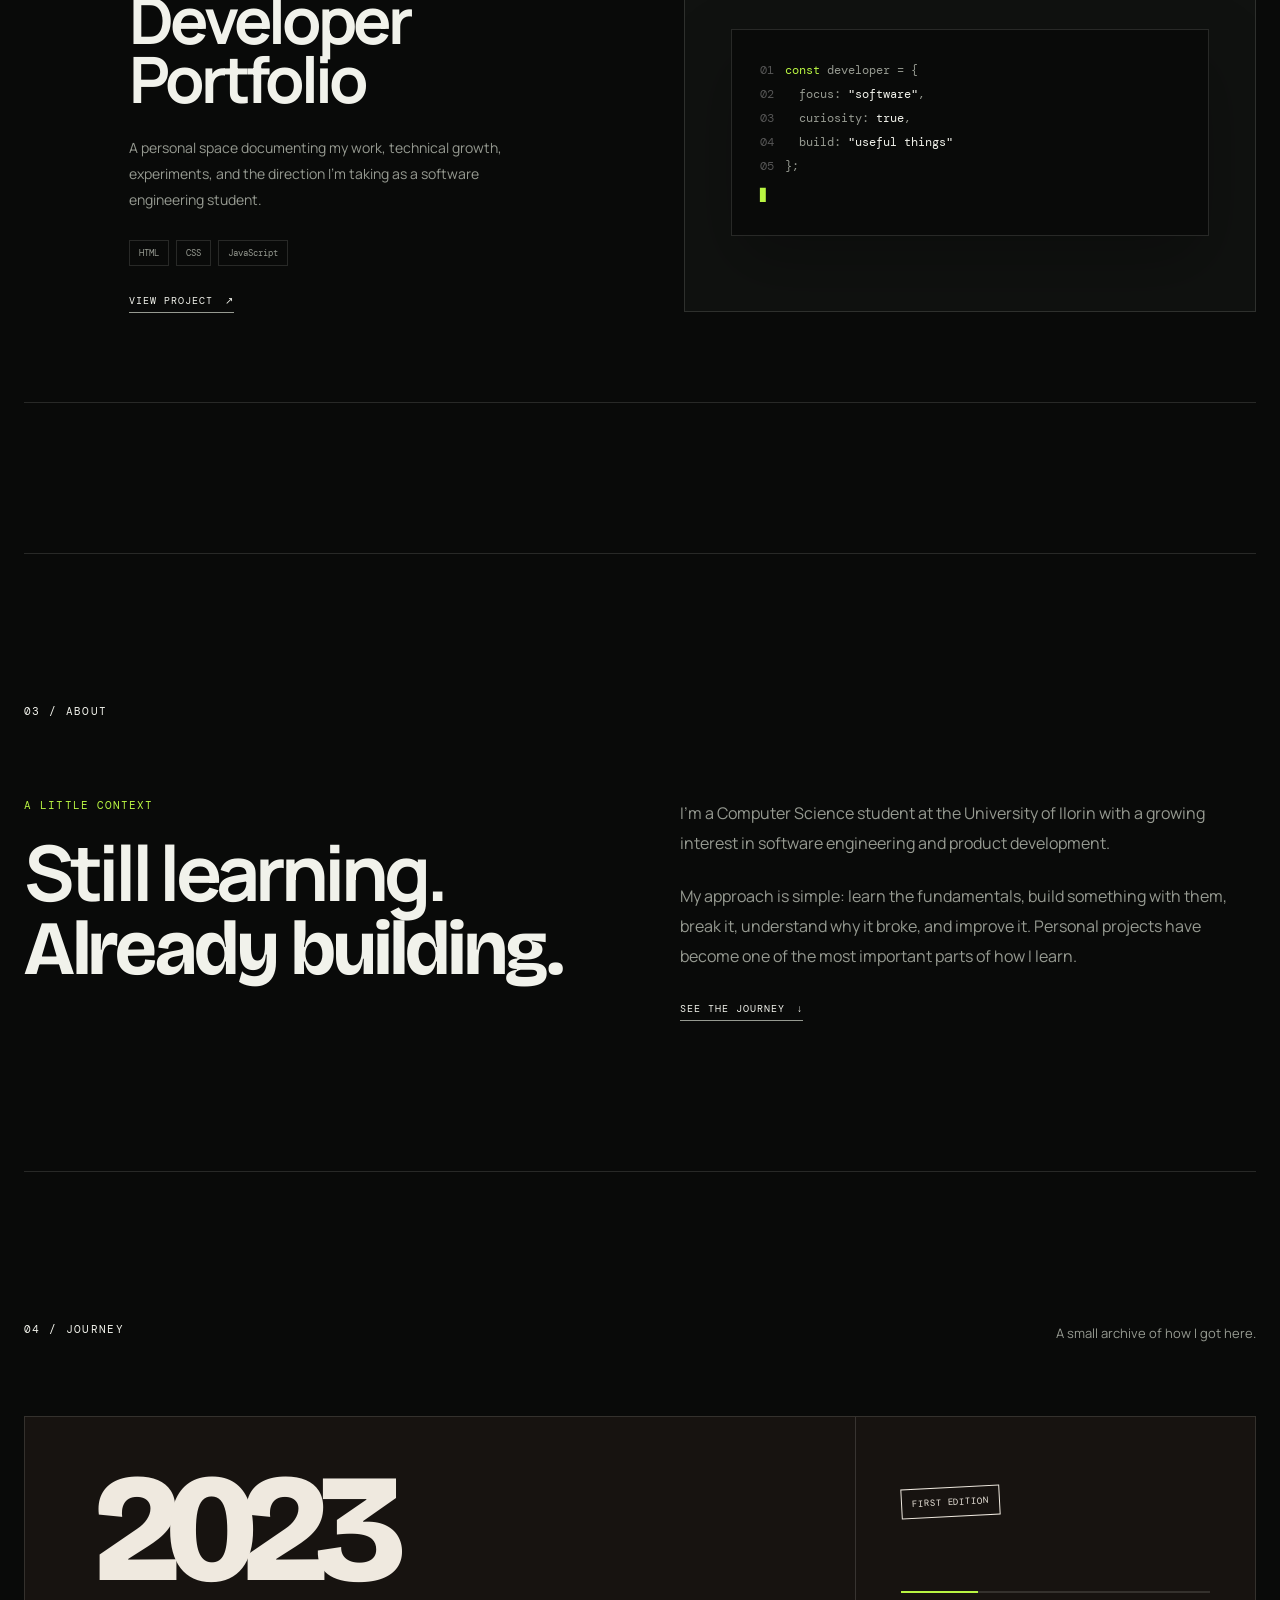
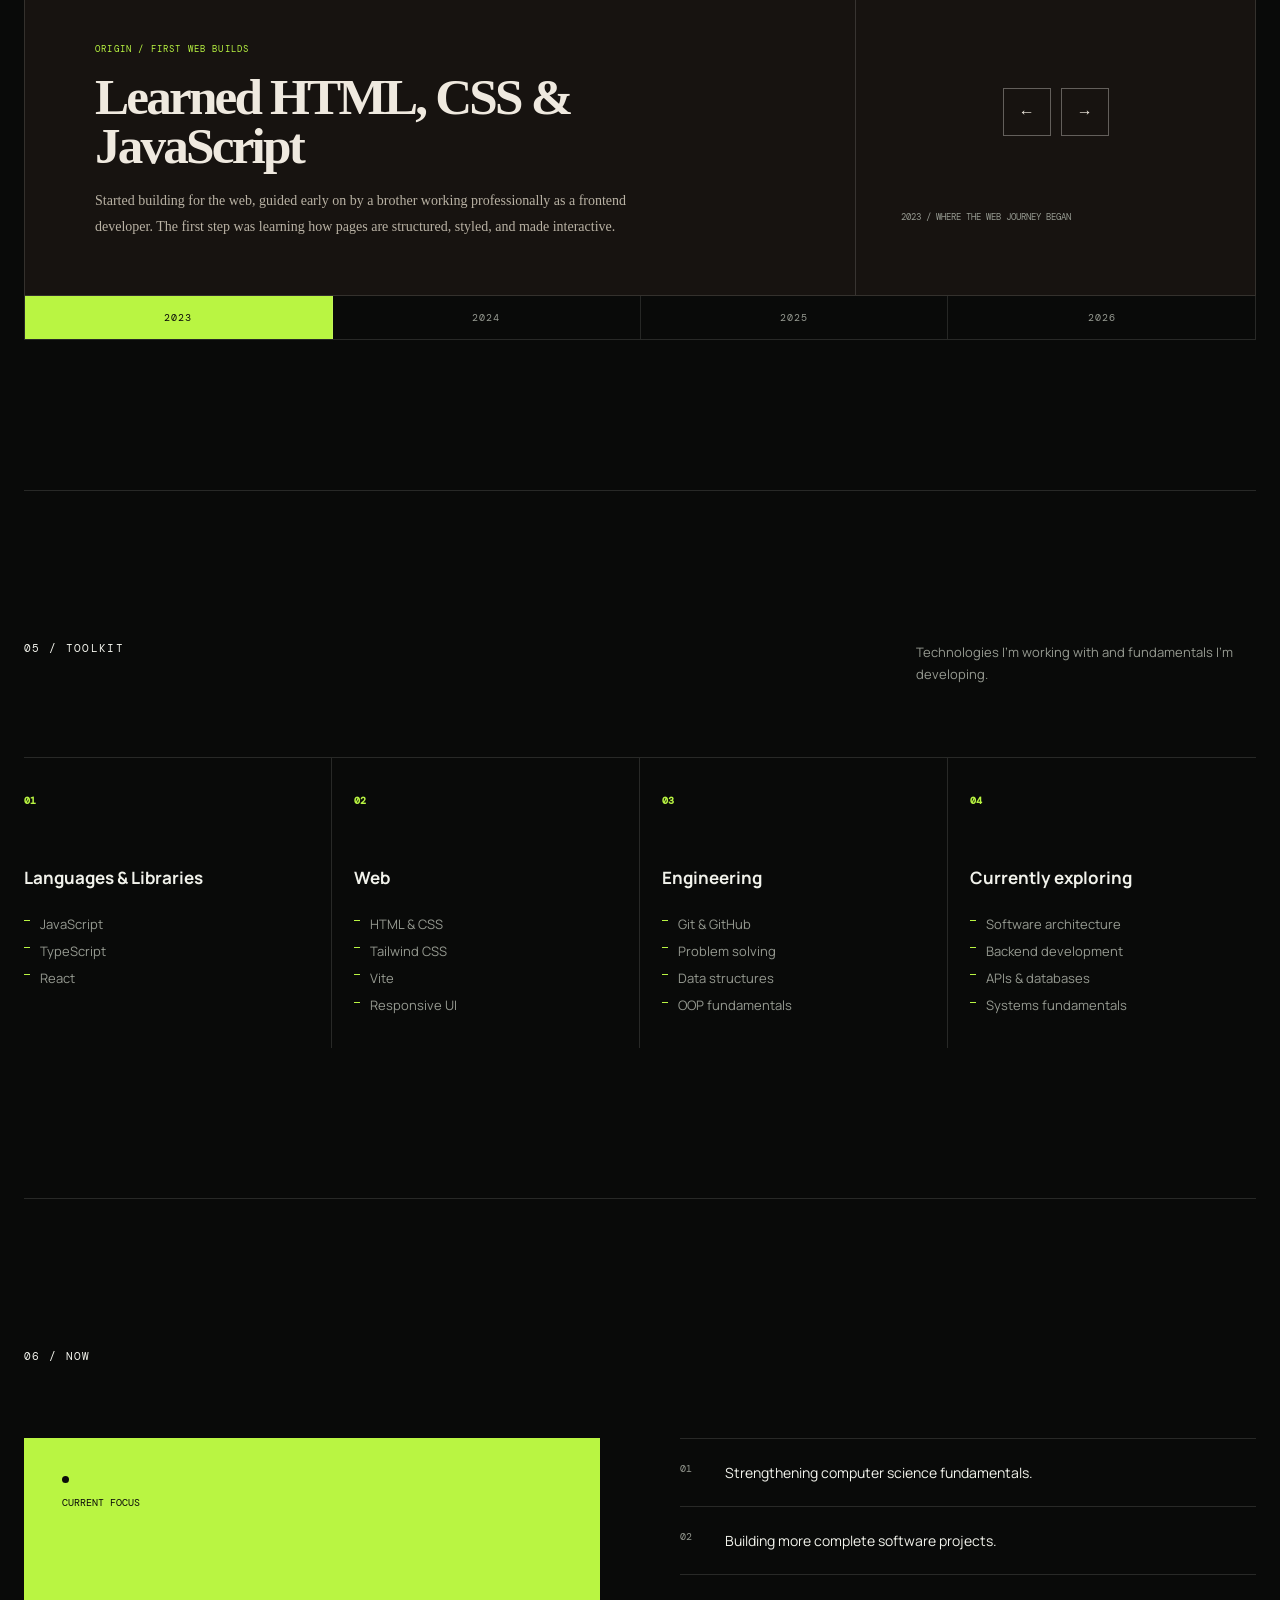
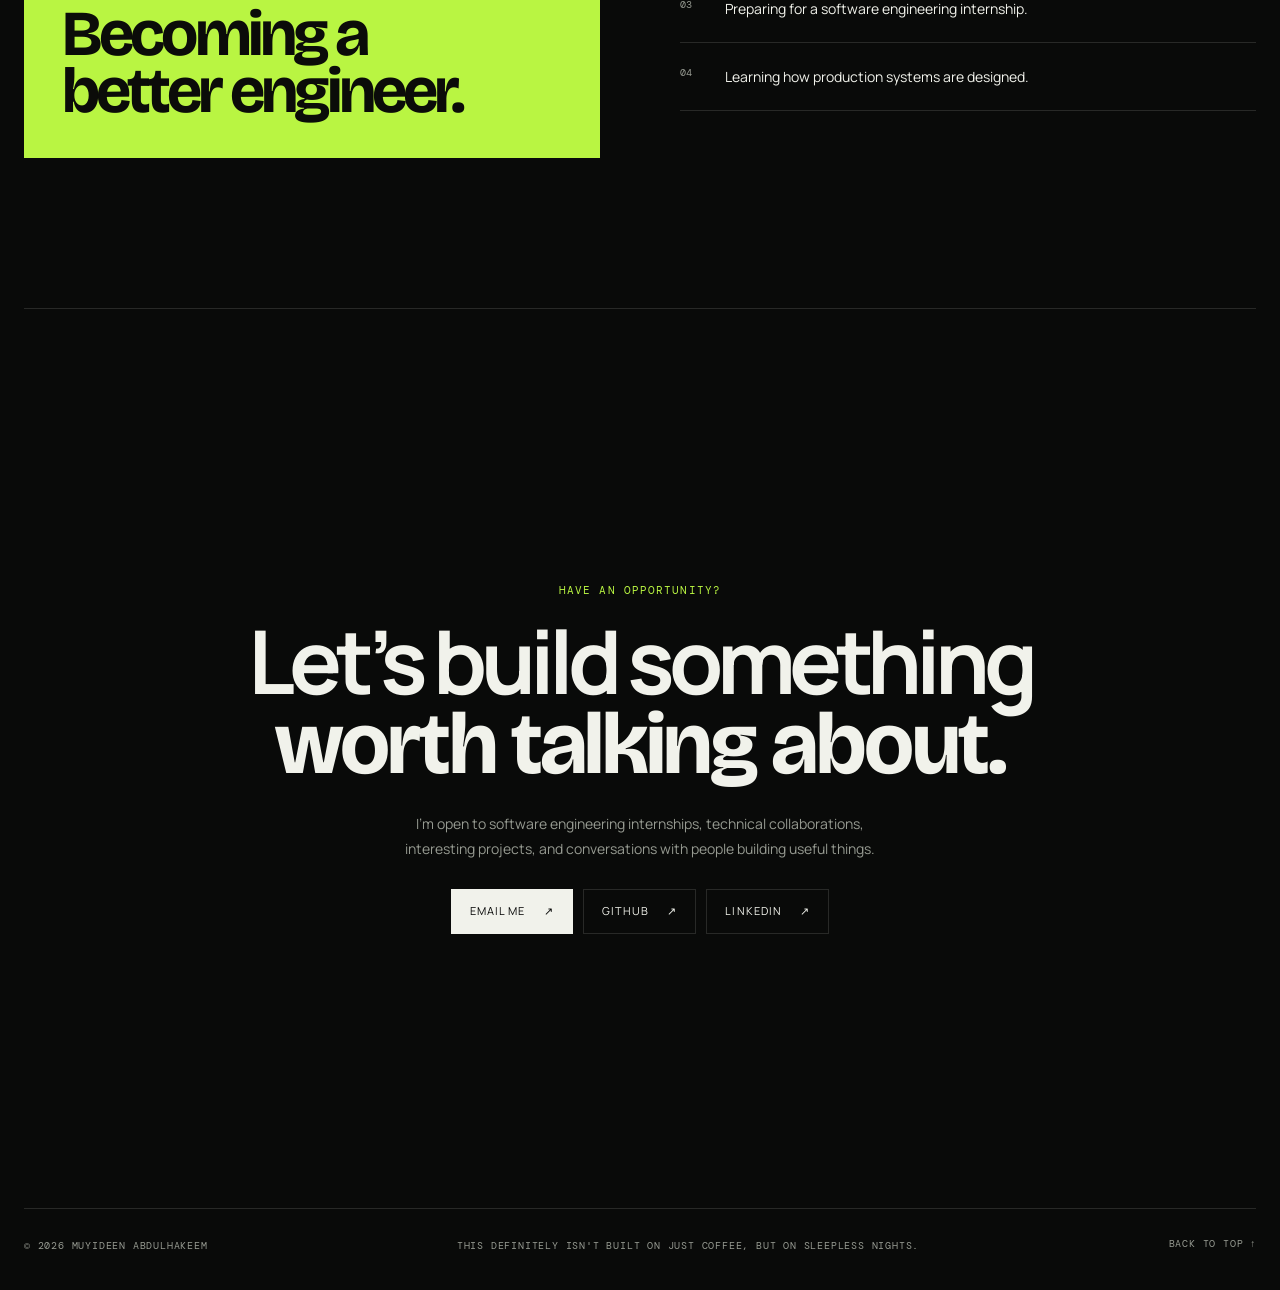
==== commit 4067702f: "Fix tagline wording in footer" ====
--- a/index.html
+++ b/index.html
@@ -278,7 +278,7 @@
 
   <footer class="footer">
     <span>© 2026 Muyideen Abdulhakeem</span>
-    <span class="tagline">This definitely isn't built with only just coffee but with sleepless nights.</span>
+    <span class="tagline">This definitely isn't built on just coffee, but on sleepless nights.</span>
     <a href="#top" class="back-to-top">Back to top ↑</a>
   </footer>
 
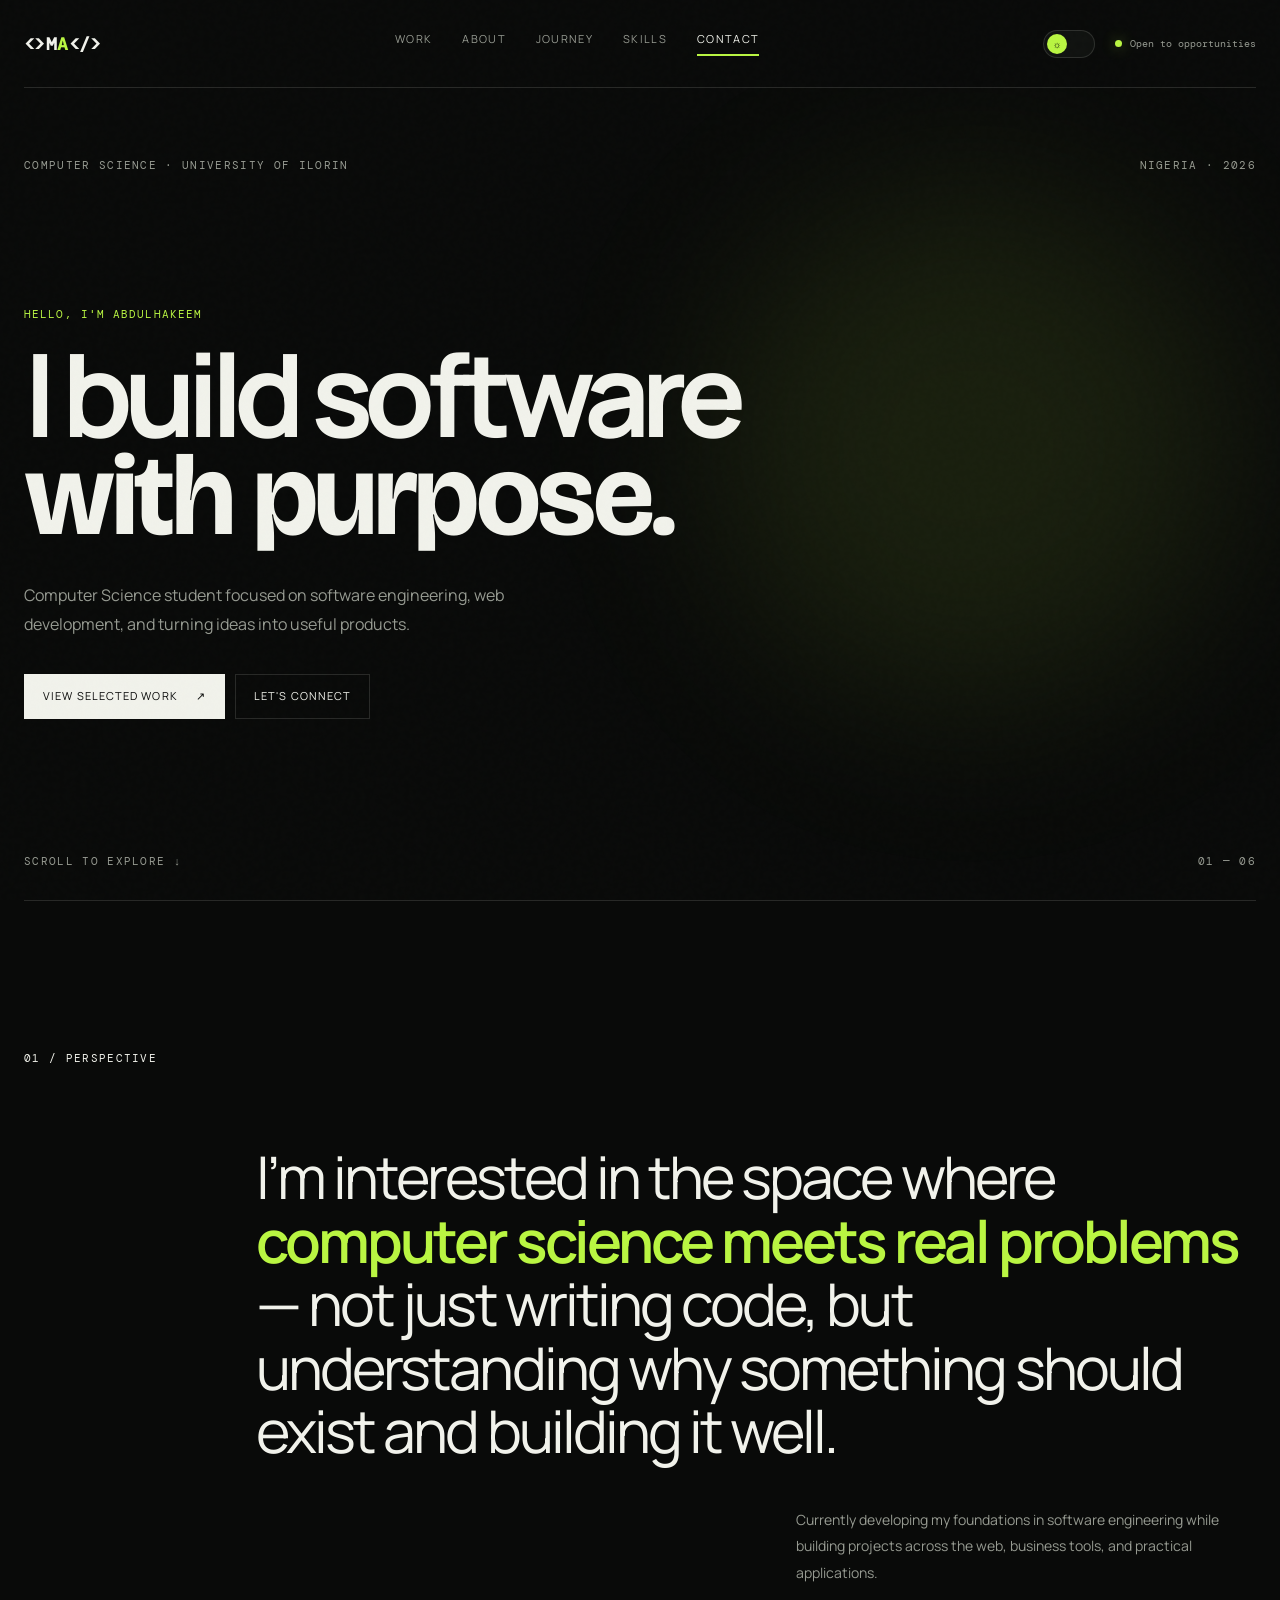
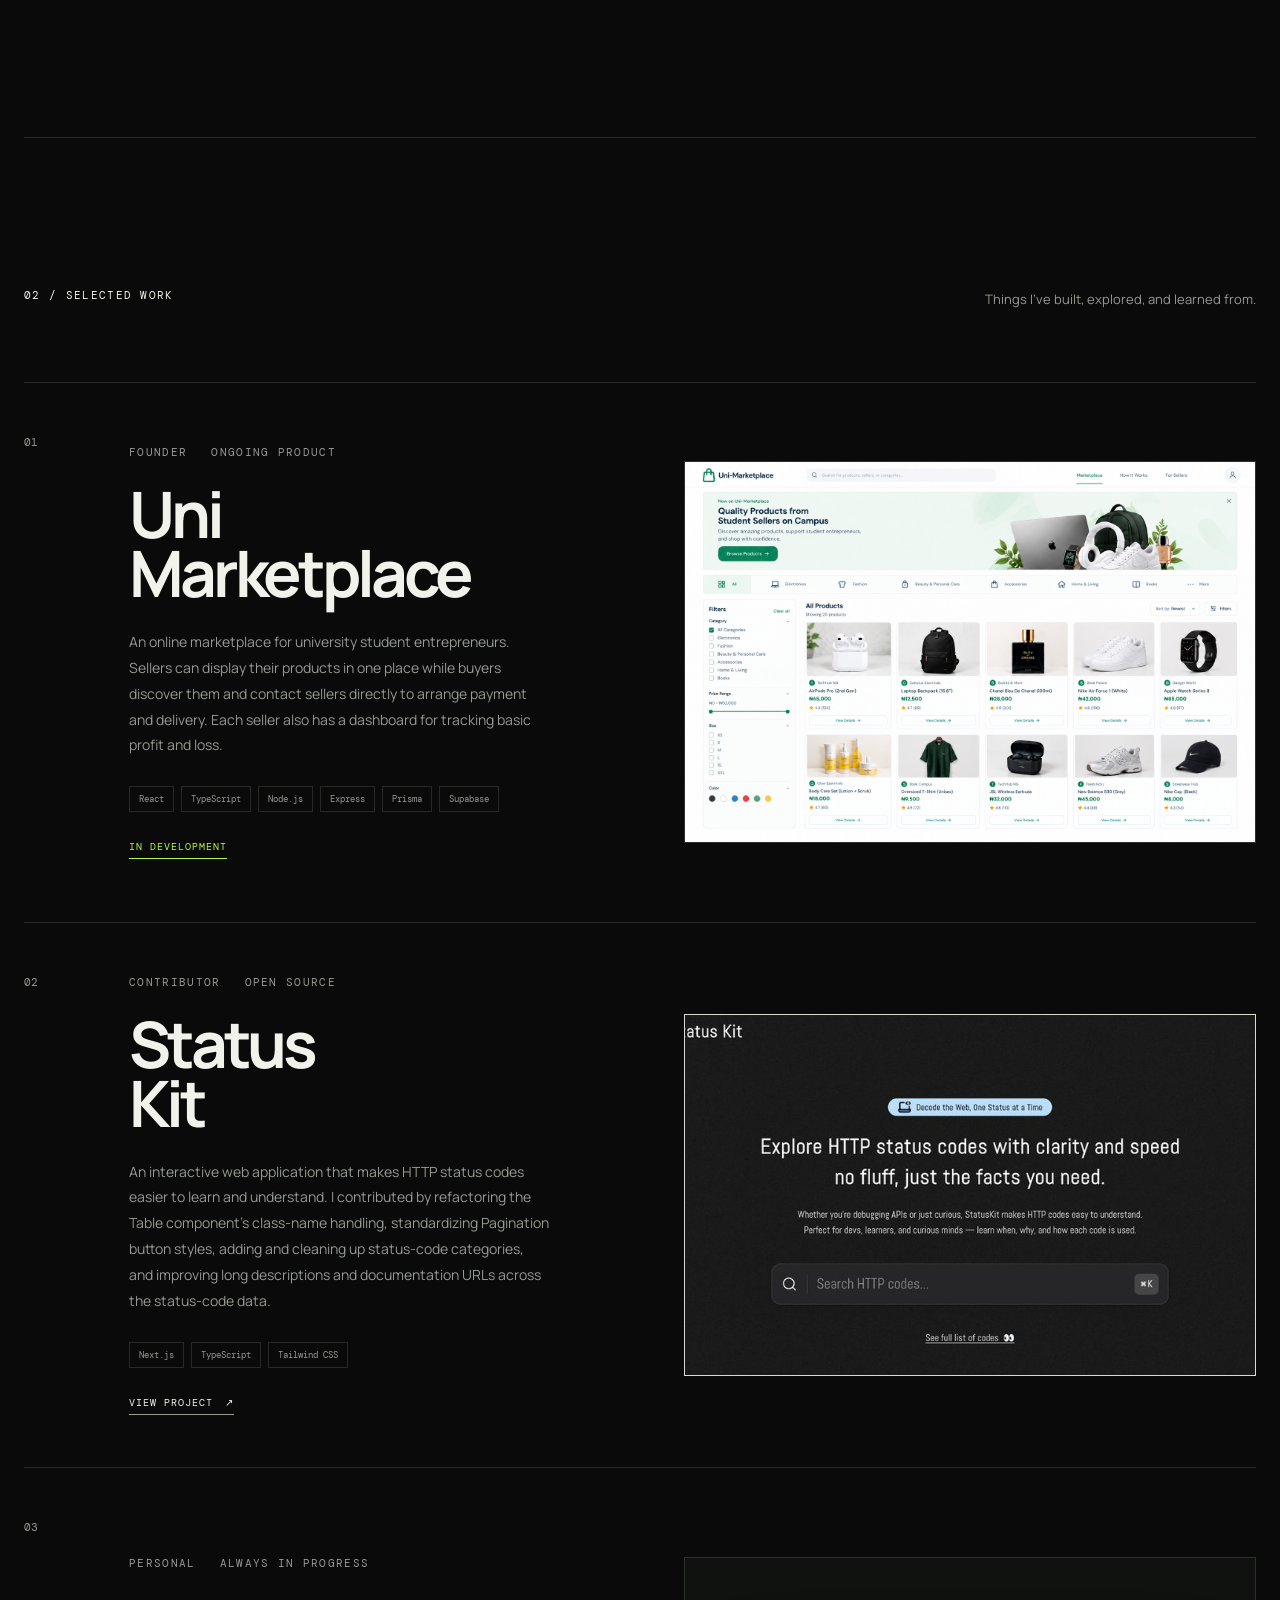
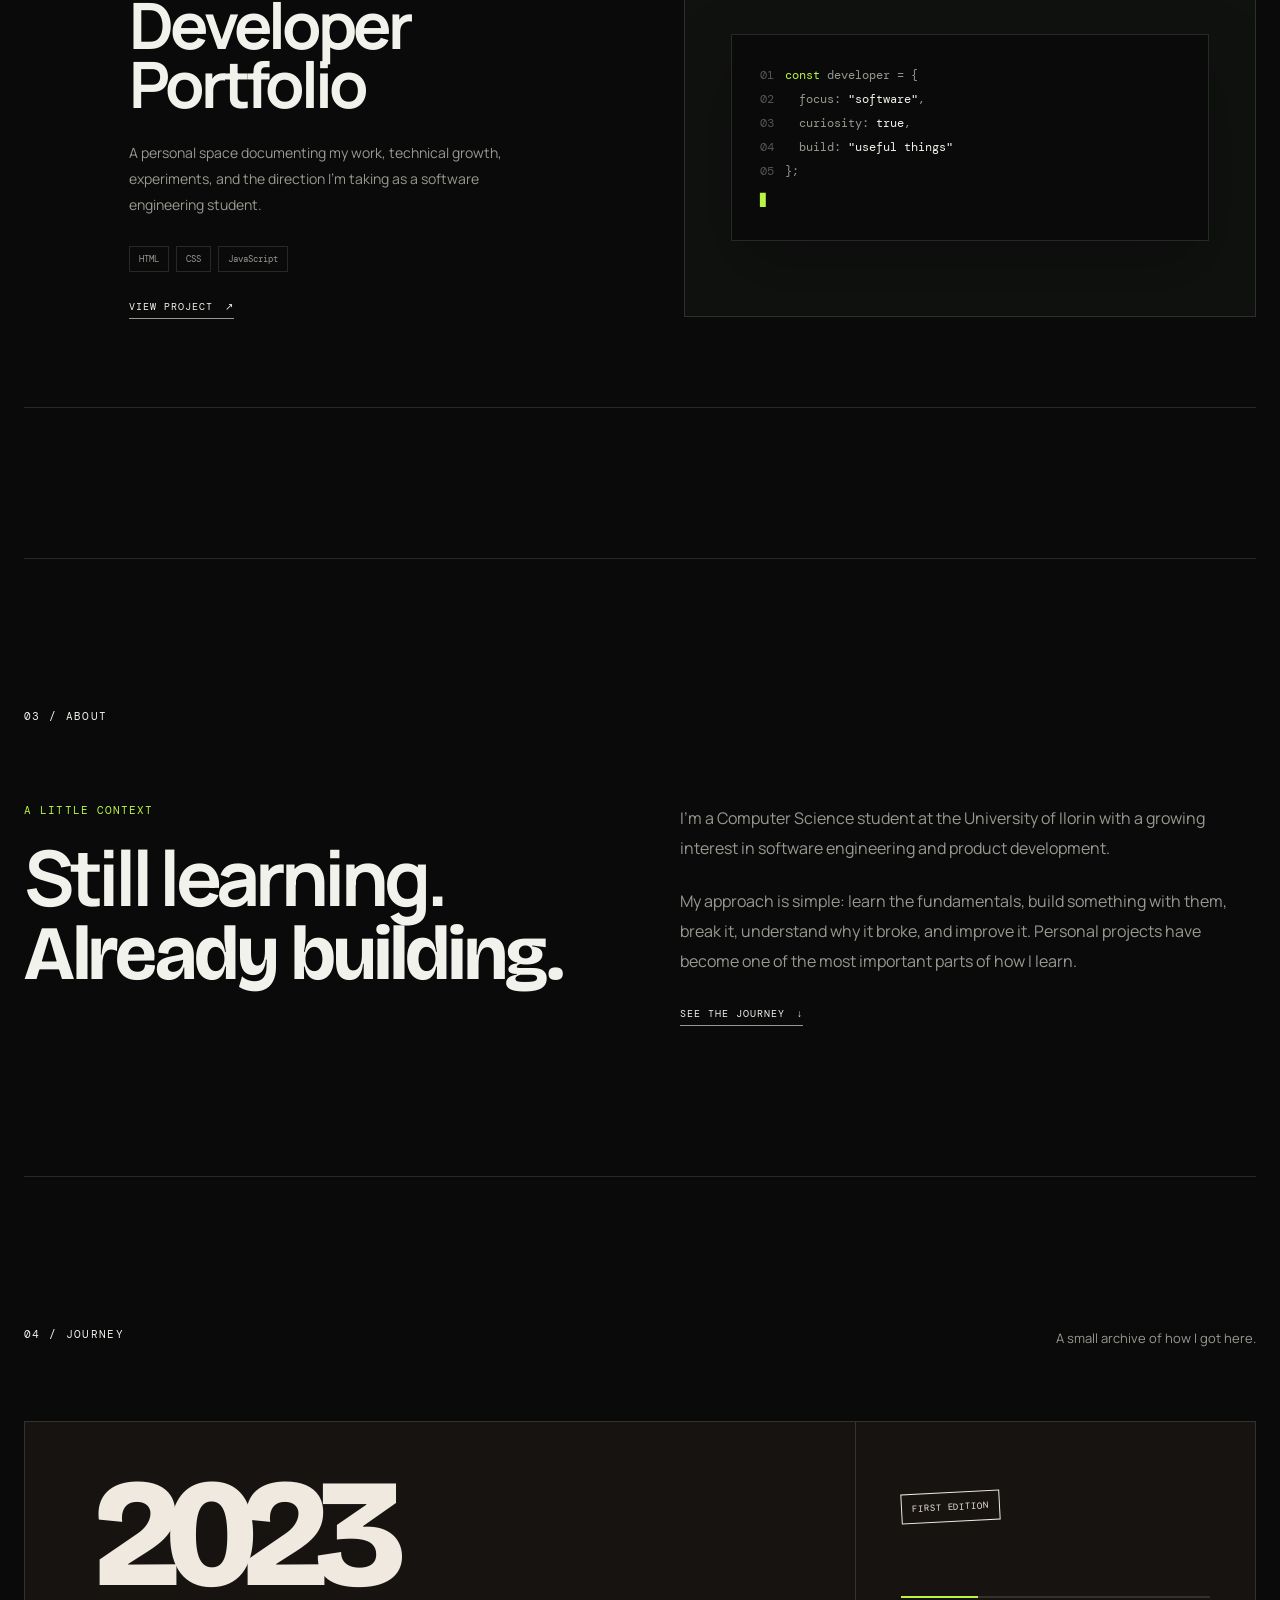
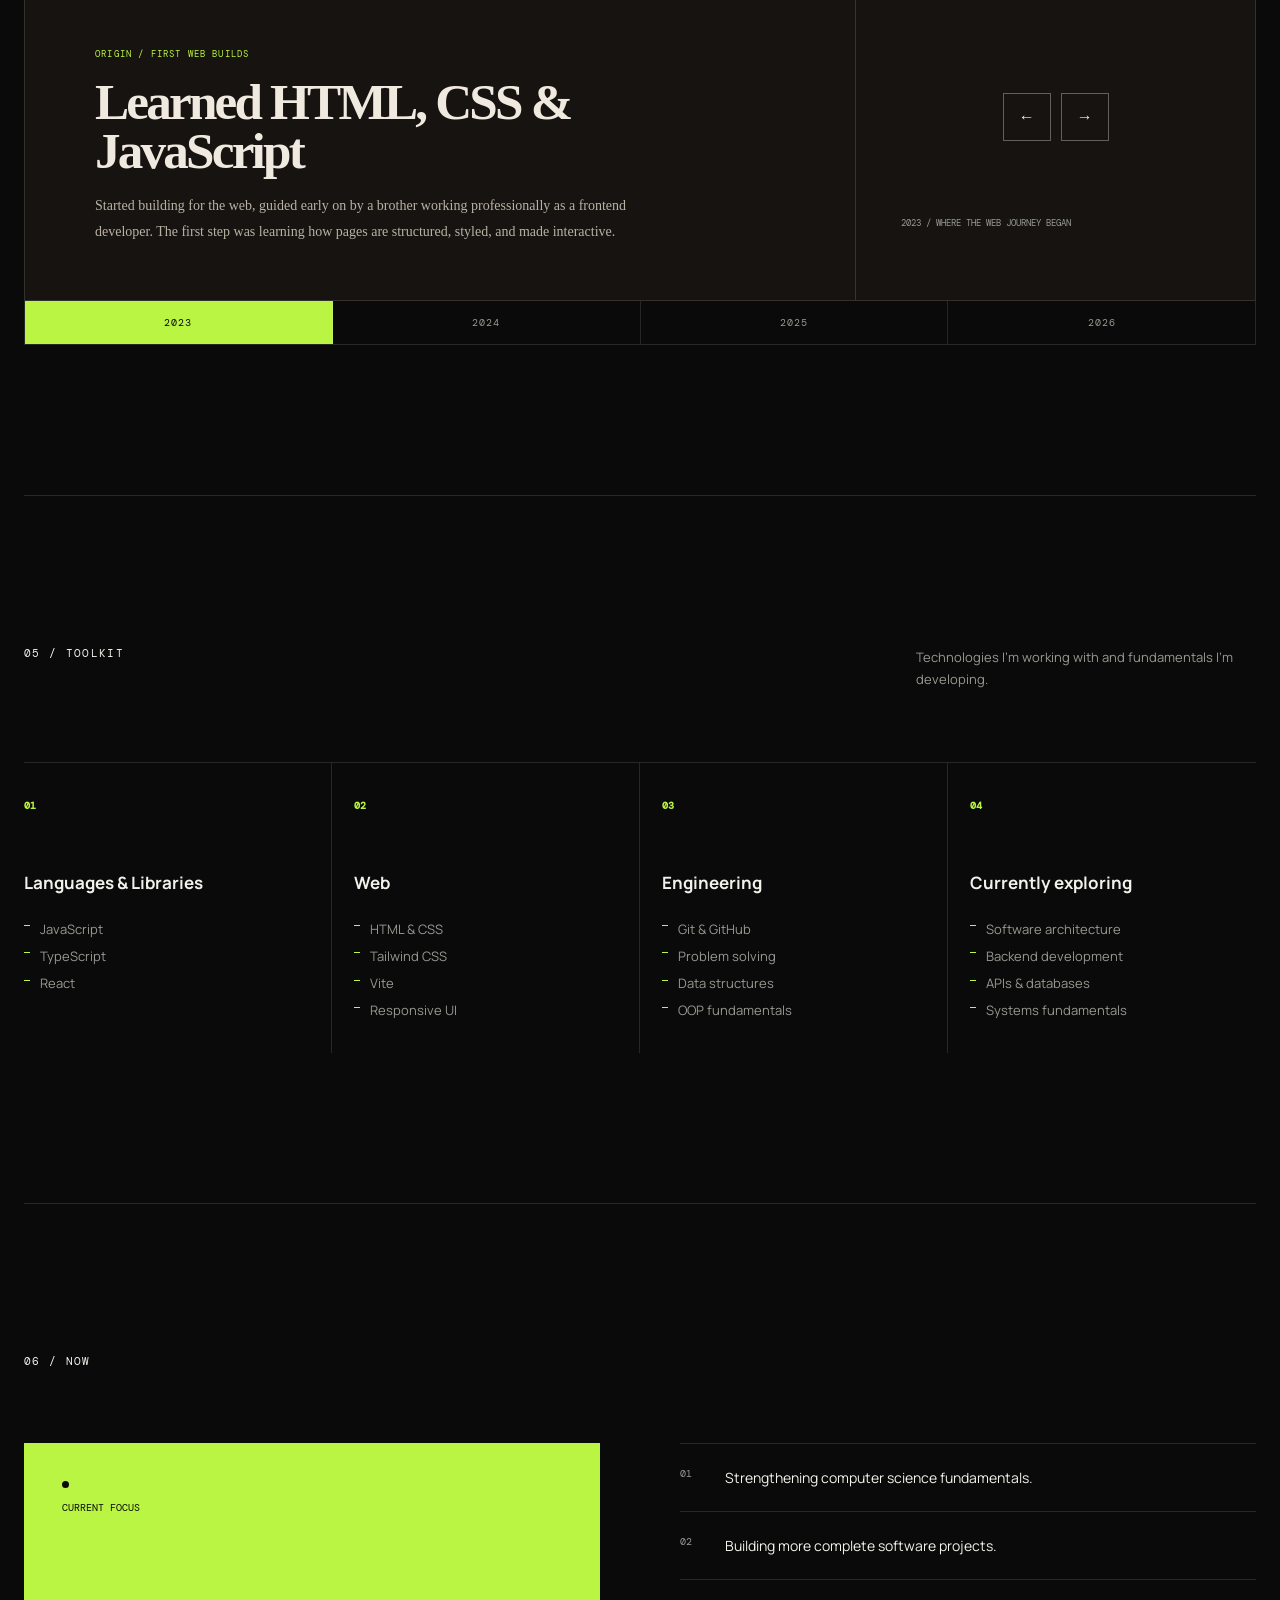
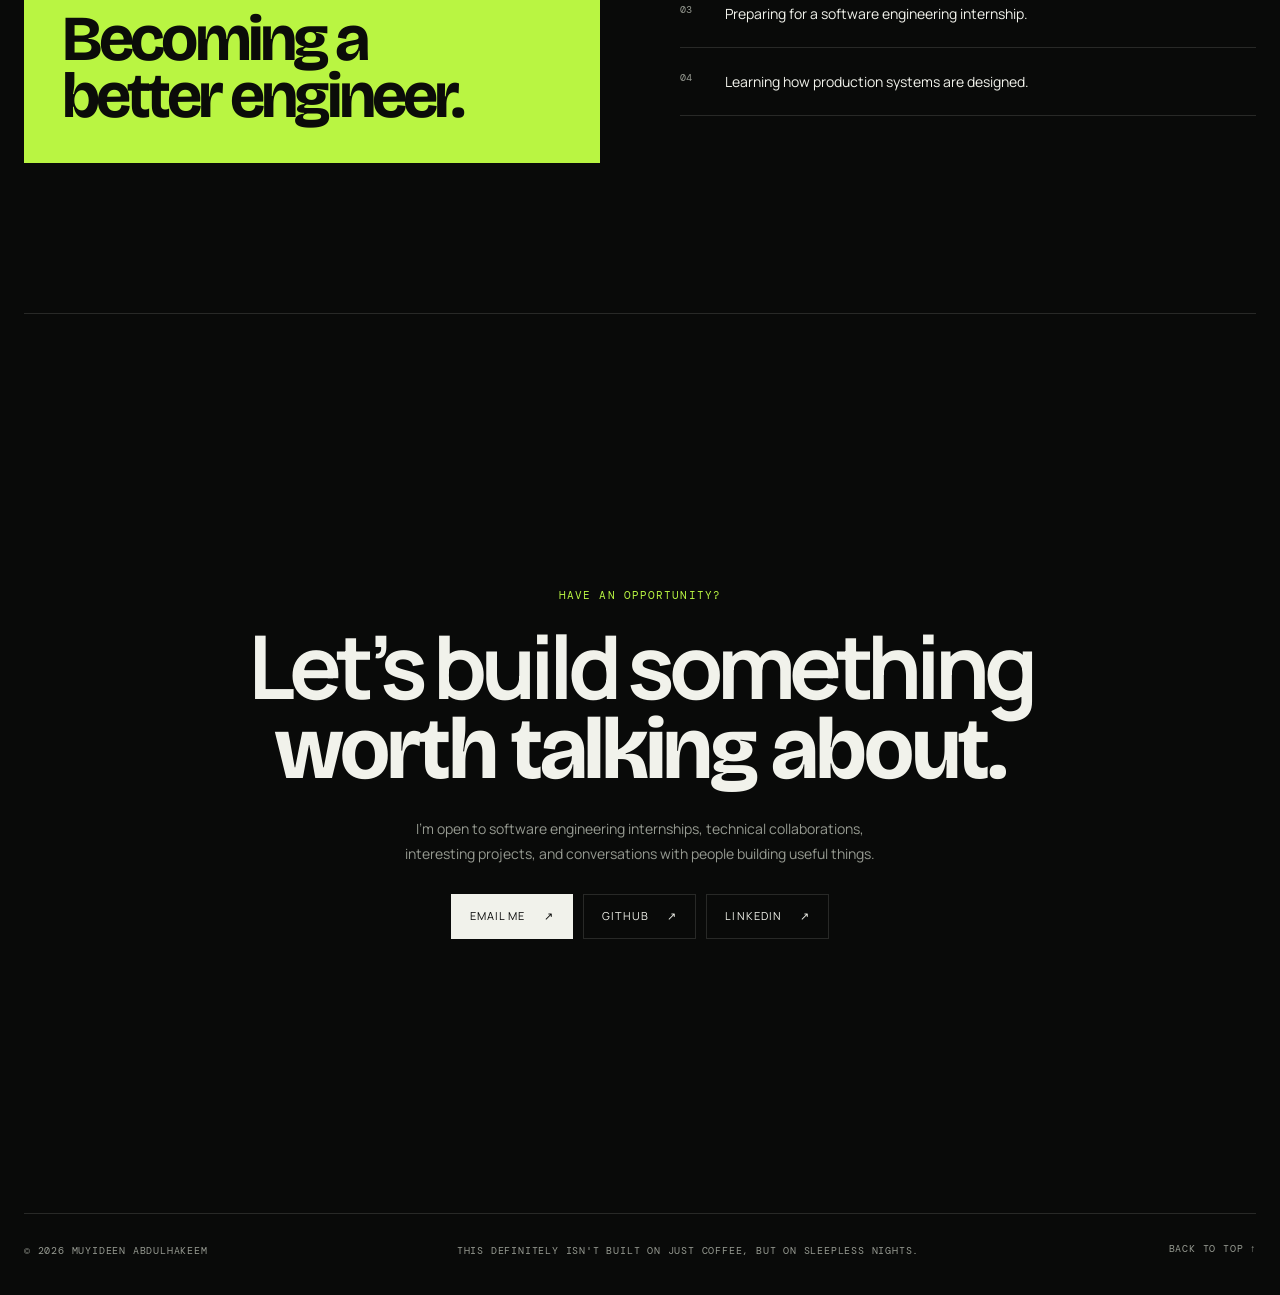
==== commit 09e7c005: "Update project details and images for featured projects" ====
--- a/index.html
+++ b/index.html
@@ -96,51 +96,42 @@
         <article class="project-card featured reveal">
           <div class="project-number">01</div>
           <div class="project-info">
-            <div class="project-topline"><span>Business software</span><span>Web application</span></div>
-            <h2>Bigmuak’s Scents<br />Admin System</h2>
+            <div class="project-topline"><span>Founder</span><span>Ongoing product</span></div>
+            <h2>Uni<br />Marketplace</h2>
             <p>
-              A practical web application for managing products, inventory, sales,
-              expenses, and business performance for a student-run business.
+              An online marketplace for university student entrepreneurs. Sellers can display
+              their products in one place while buyers discover them and contact sellers directly
+              to arrange payment and delivery. Each seller also has a dashboard for tracking basic
+              profit and loss.
             </p>
-            <div class="tags"><span>JavaScript</span><span>Web App</span><span>Business Logic</span></div>
+            <div class="tags"><span>React</span><span>TypeScript</span><span>Node.js</span><span>Express</span><span>Prisma</span><span>Supabase</span></div>
             <div class="project-links">
-              <a href="#" class="text-link">View project <span>↗</span></a>
-              <a href="case-study.html" class="text-link accent-link">Case study <span>↗</span></a>
+              <span class="text-link project-status">In development</span>
             </div>
           </div>
           <div class="project-visual visual-one">
-            <div class="window">
-              <div class="window-bar"><i></i><i></i><i></i><span>dashboard / overview</span></div>
-              <div class="dashboard-grid">
-                <div><small>REVENUE</small><strong>₦184,500</strong><b>+12.8%</b></div>
-                <div><small>ORDERS</small><strong>42</strong><b>+8 this week</b></div>
-                <div class="wide"><small>MONTHLY PERFORMANCE</small><div class="chart"><span></span><span></span><span></span><span></span><span></span><span></span><span></span><span></span></div></div>
-              </div>
-            </div>
+            <img class="project-screenshot" src="./assets/a_clean_modern_minimalist_e_commerce_website_ui.png" alt="Uni Marketplace e-commerce interface" />
           </div>
         </article>
 
         <article class="project-card reveal">
           <div class="project-number">02</div>
           <div class="project-info">
-            <div class="project-topline"><span>Web development</span><span>Learning project</span></div>
-            <h2>Hadith<br />Daily</h2>
+            <div class="project-topline"><span>Contributor</span><span>Open source</span></div>
+            <h2>Status<br />Kit</h2>
             <p>
-              A focused reading experience for presenting authentic hadith with chapter,
-              narration, reference, and daily discovery at the center.
+              An interactive web application that makes HTTP status codes easier to learn and
+              understand. I contributed by refactoring the Table component’s class-name handling,
+              standardizing Pagination button styles, adding and cleaning up status-code categories,
+              and improving long descriptions and documentation URLs across the status-code data.
             </p>
-            <div class="tags"><span>TypeScript</span><span>Vite</span><span>Tailwind CSS</span></div>
+            <div class="tags"><span>Next.js</span><span>TypeScript</span><span>Tailwind CSS</span></div>
             <div class="project-links">
-              <a href="#" class="text-link">View project <span>↗</span></a>
+              <a href="https://github.com/0x1sma1l/status-kit" class="text-link" target="_blank" rel="noreferrer">View project <span>↗</span></a>
             </div>
           </div>
           <div class="project-visual visual-two">
-            <div class="book-card">
-              <span>HADITH / 001</span>
-              <div class="arabic">إِنَّمَا الأَعْمَالُ بِالنِّيَّاتِ</div>
-              <p>Actions are judged by intentions.</p>
-              <small>Daily reading · Authentic collection</small>
-            </div>
+            <img class="project-screenshot" src="./assets/status-kit.jpg" alt="Status Kit interface" />
           </div>
         </article>
 
--- a/css/style.css
+++ b/css/style.css
@@ -134,10 +134,10 @@
 .project-list{border-top:1px solid var(--line)}.project-card{min-height:540px;display:grid;grid-template-columns:70px minmax(260px,1fr) minmax(400px,1.1fr);gap:35px;padding:52px 0;border-bottom:1px solid var(--line);align-items:center}.project-number{font:11px "DM Mono";color:var(--muted);align-self:start}
 .project-topline{display:flex;gap:24px;color:var(--muted);margin-bottom:26px}.project-info h2{font-size:clamp(40px,5vw,70px);line-height:.92;letter-spacing:-.065em;margin-bottom:26px}.project-info p{max-width:420px;color:var(--muted);font-size:14px;line-height:1.85}
 .tags{display:flex;flex-wrap:wrap;gap:7px;margin-top:28px}.tags span{border:1px solid var(--line);padding:6px 9px;font:9px "DM Mono";color:var(--muted)}
-.project-links{display:flex;gap:20px;flex-wrap:wrap;margin-top:28px}.text-link{display:inline-flex;gap:12px;padding-bottom:5px;border-bottom:1px solid var(--muted);font:10px "DM Mono";text-transform:uppercase;letter-spacing:.1em}.text-link:hover{color:var(--accent);border-color:var(--accent)}.accent-link{color:var(--accent);border-color:var(--accent)}
-.project-visual{min-height:360px;background:var(--surface);border:1px solid var(--line);overflow:hidden;position:relative}.visual-one{padding:28px;display:flex;align-items:center;justify-content:center}.window{width:100%;max-width:500px;background:var(--bg);border:1px solid var(--line);box-shadow:0 28px 70px rgba(0,0,0,.25)}.window-bar{height:34px;border-bottom:1px solid var(--line);display:flex;align-items:center;gap:5px;padding:0 12px}.window-bar i{width:5px;height:5px;border-radius:50%;background:var(--muted)}.window-bar span{margin-left:10px;font:8px "DM Mono";color:var(--muted)}
+.project-links{display:flex;gap:20px;flex-wrap:wrap;margin-top:28px}.text-link{display:inline-flex;gap:12px;padding-bottom:5px;border-bottom:1px solid var(--muted);font:10px "DM Mono";text-transform:uppercase;letter-spacing:.1em}.text-link:hover{color:var(--accent);border-color:var(--accent)}.project-status{color:var(--accent);border-color:var(--accent);cursor:default}.accent-link{color:var(--accent);border-color:var(--accent)}
+.project-visual{min-height:360px;background:var(--surface);border:1px solid var(--line);overflow:hidden;position:relative}.visual-one{padding:0;display:flex;align-items:center;justify-content:center}.window{width:100%;max-width:500px;background:var(--bg);border:1px solid var(--line);box-shadow:0 28px 70px rgba(0,0,0,.25)}.window-bar{height:34px;border-bottom:1px solid var(--line);display:flex;align-items:center;gap:5px;padding:0 12px}.window-bar i{width:5px;height:5px;border-radius:50%;background:var(--muted)}.window-bar span{margin-left:10px;font:8px "DM Mono";color:var(--muted)}
 .dashboard-grid{padding:18px;display:grid;grid-template-columns:1fr 1fr;gap:10px}.dashboard-grid>div{border:1px solid var(--line);padding:16px;min-height:88px}.dashboard-grid small{display:block;font:8px "DM Mono";color:var(--muted);margin-bottom:10px}.dashboard-grid strong{font-size:20px;letter-spacing:-.04em;display:block}.dashboard-grid b{font:8px "DM Mono";color:var(--accent)}.dashboard-grid .wide{grid-column:1/-1;min-height:130px}.chart{height:70px;display:flex;align-items:end;gap:7px}.chart span{flex:1;background:var(--accent);opacity:.75}.chart span:nth-child(1){height:28%}.chart span:nth-child(2){height:42%}.chart span:nth-child(3){height:35%}.chart span:nth-child(4){height:61%}.chart span:nth-child(5){height:50%}.chart span:nth-child(6){height:75%}.chart span:nth-child(7){height:66%}.chart span:nth-child(8){height:92%}
-.visual-two{display:grid;place-items:center;padding:35px;background:#d8d5ca}.book-card{background:#141512;color:#f1f2eb;width:min(90%,330px);padding:32px;min-height:290px;box-shadow:0 25px 50px rgba(0,0,0,.25);transform:rotate(-2deg)}.book-card>span,.book-card small{font:8px "DM Mono";color:#888;letter-spacing:.12em}.arabic{font-size:25px;text-align:center;margin:55px 0 18px;direction:rtl}.book-card p{font-size:19px;text-align:center;margin-bottom:20px}
+.project-screenshot{display:block;width:100%;height:100%;min-height:360px;object-fit:cover;object-position:center}.visual-two{background:#d8d5ca}.book-card{background:#141512;color:#f1f2eb;width:min(90%,330px);padding:32px;min-height:290px;box-shadow:0 25px 50px rgba(0,0,0,.25);transform:rotate(-2deg)}.book-card>span,.book-card small{font:8px "DM Mono";color:#888;letter-spacing:.12em}.arabic{font-size:25px;text-align:center;margin:55px 0 18px;direction:rtl}.book-card p{font-size:19px;text-align:center;margin-bottom:20px}
 .visual-three{padding:25px;display:grid;place-items:center}.code-card{width:92%;background:var(--bg);border:1px solid var(--line);padding:28px;font:12px/2 "DM Mono";color:var(--muted);box-shadow:0 30px 70px rgba(0,0,0,.25)}.code-card span{color:#555;display:inline-block;width:25px}.code-card b{color:var(--accent);font-weight:400}.code-card em{color:var(--text);font-style:normal;font-family:"DM Mono",monospace;font-weight:400;letter-spacing:0}.cursor-line{color:var(--accent);margin-top:5px;animation:blink 1s steps(1) infinite}@keyframes blink{50%{opacity:0}}
 
 /* About */
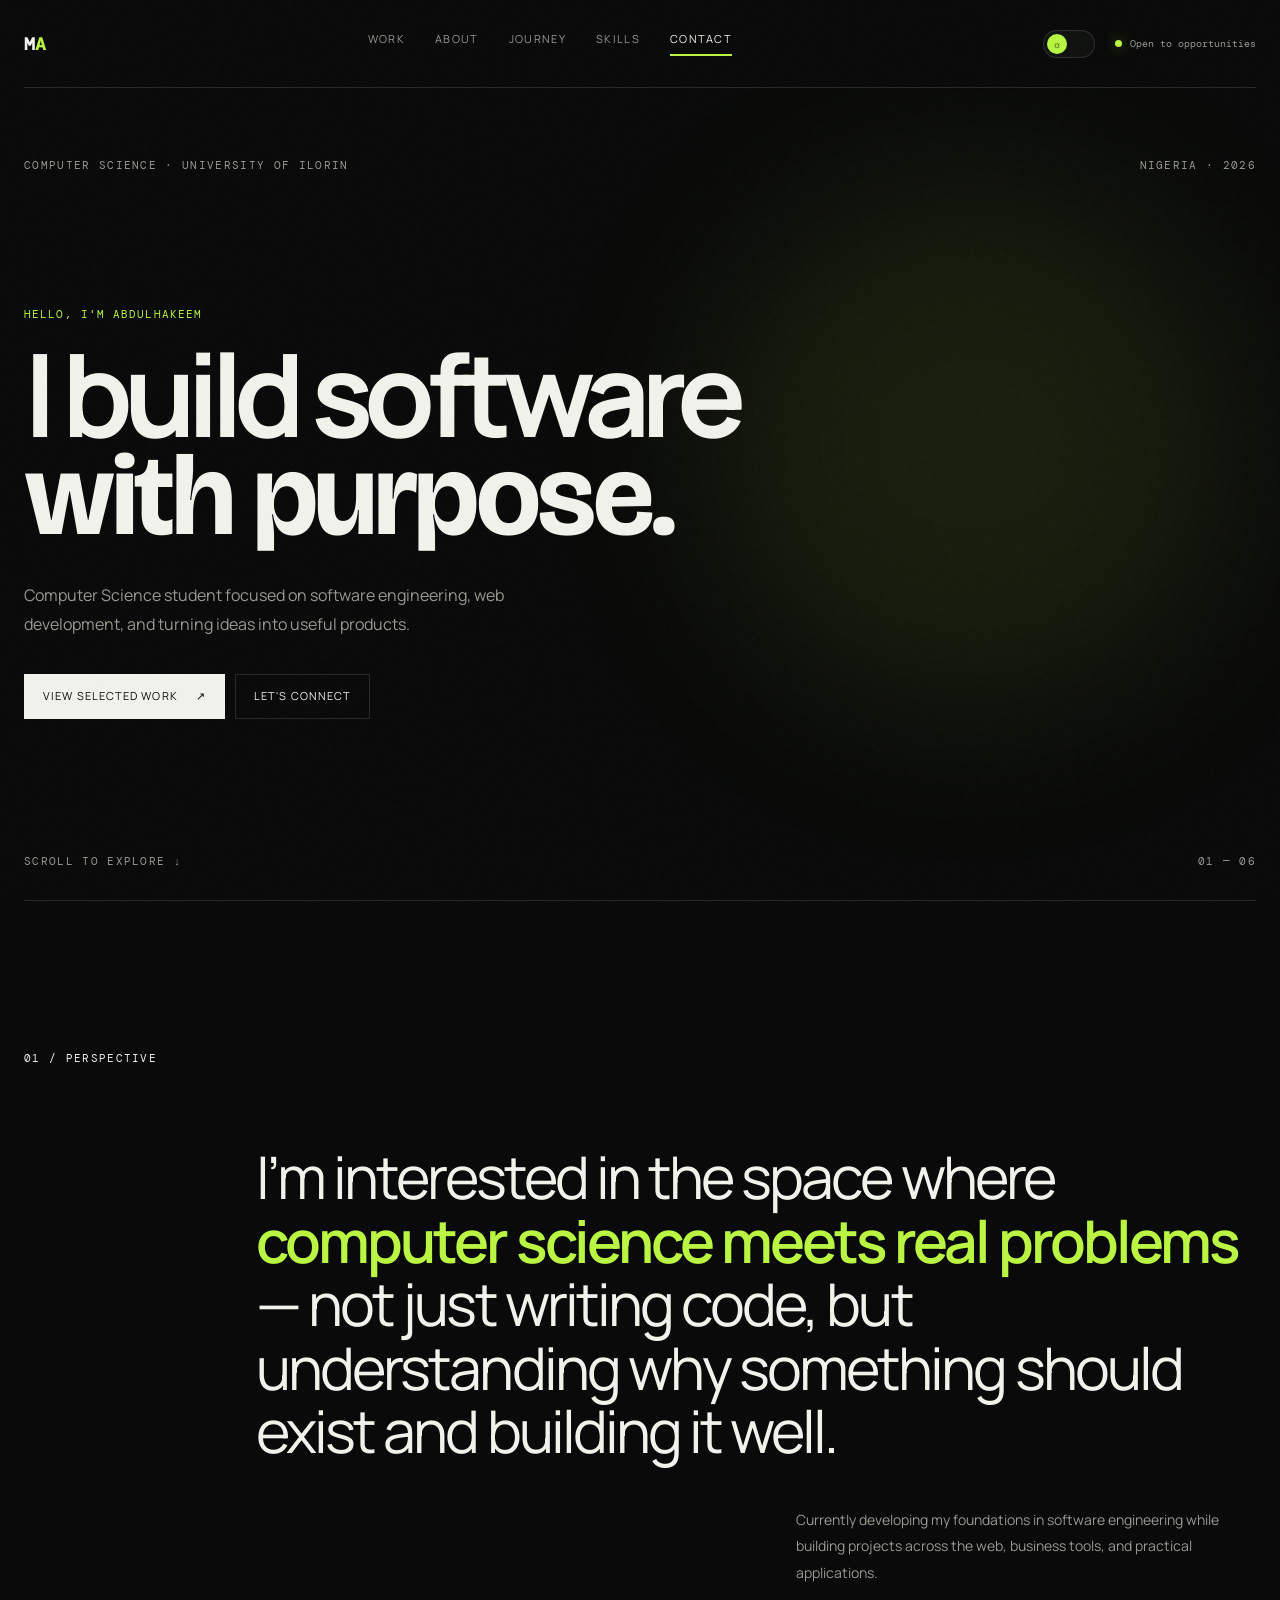
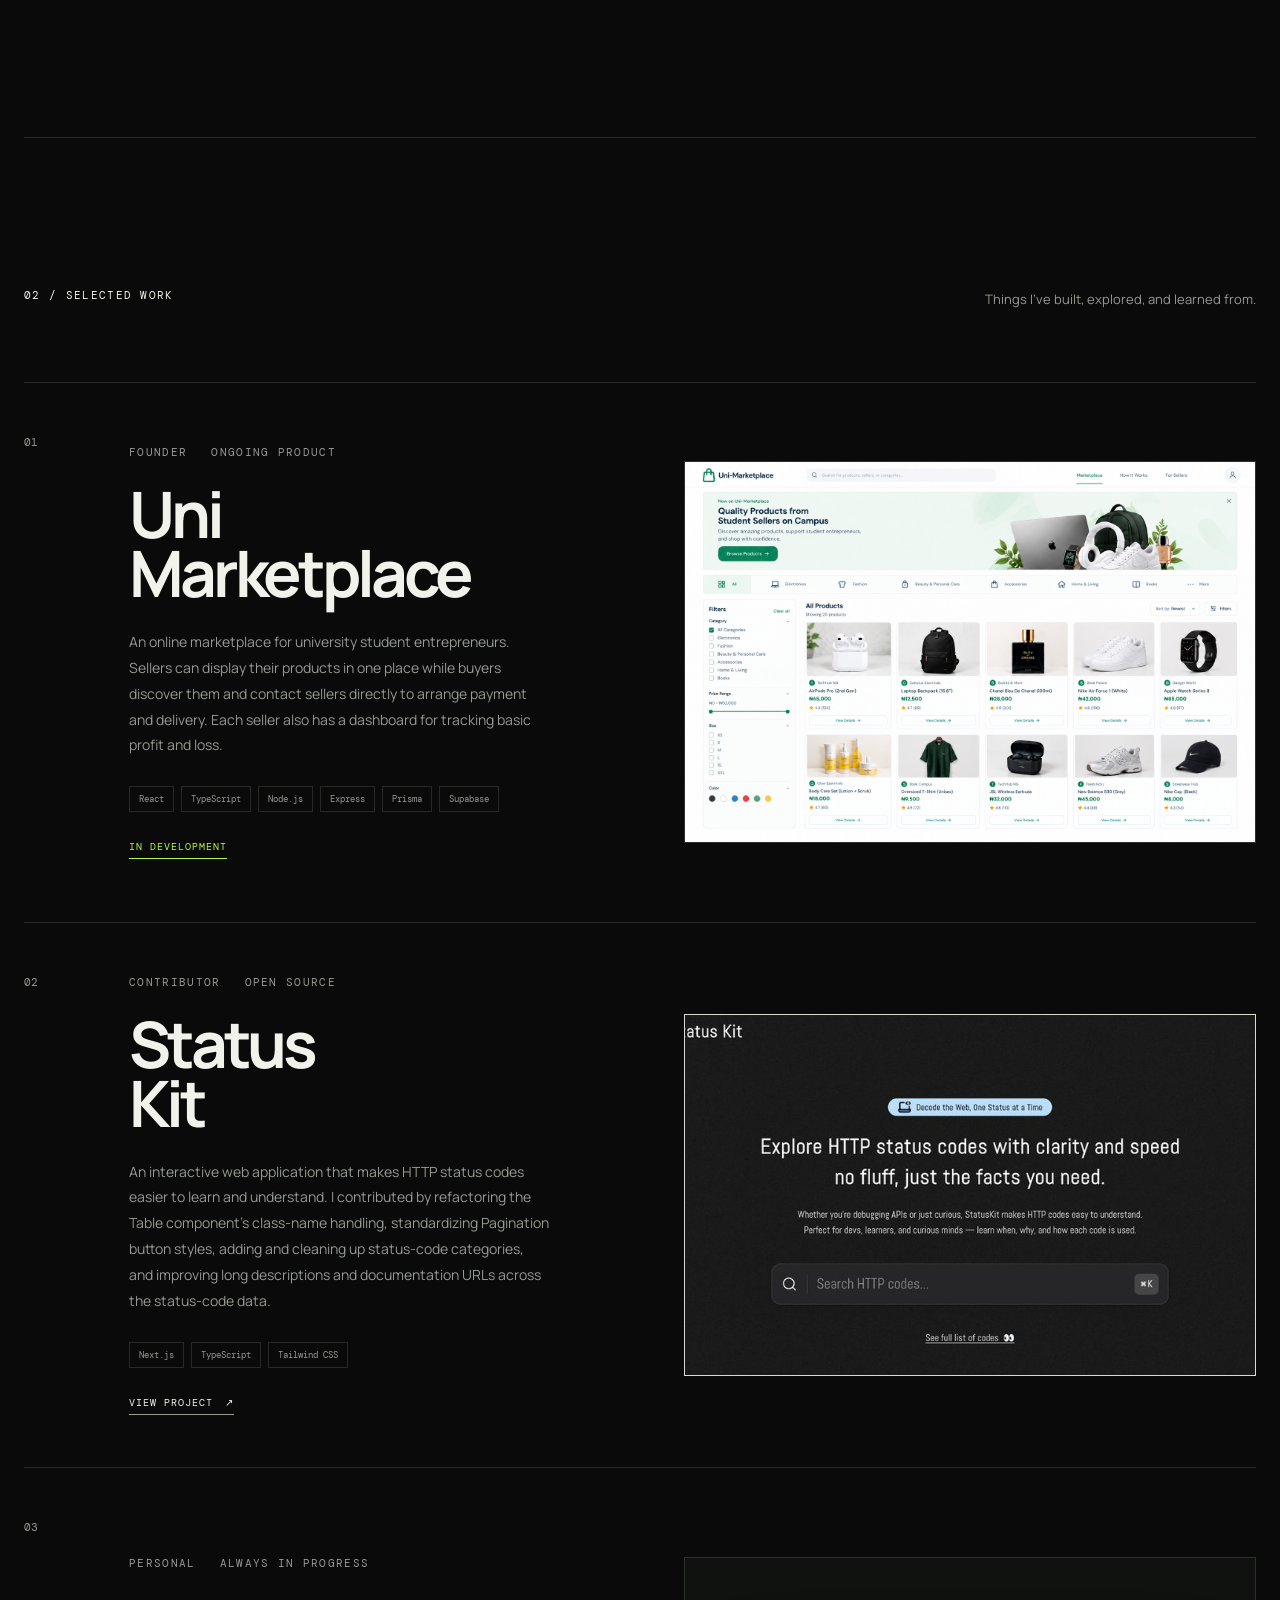
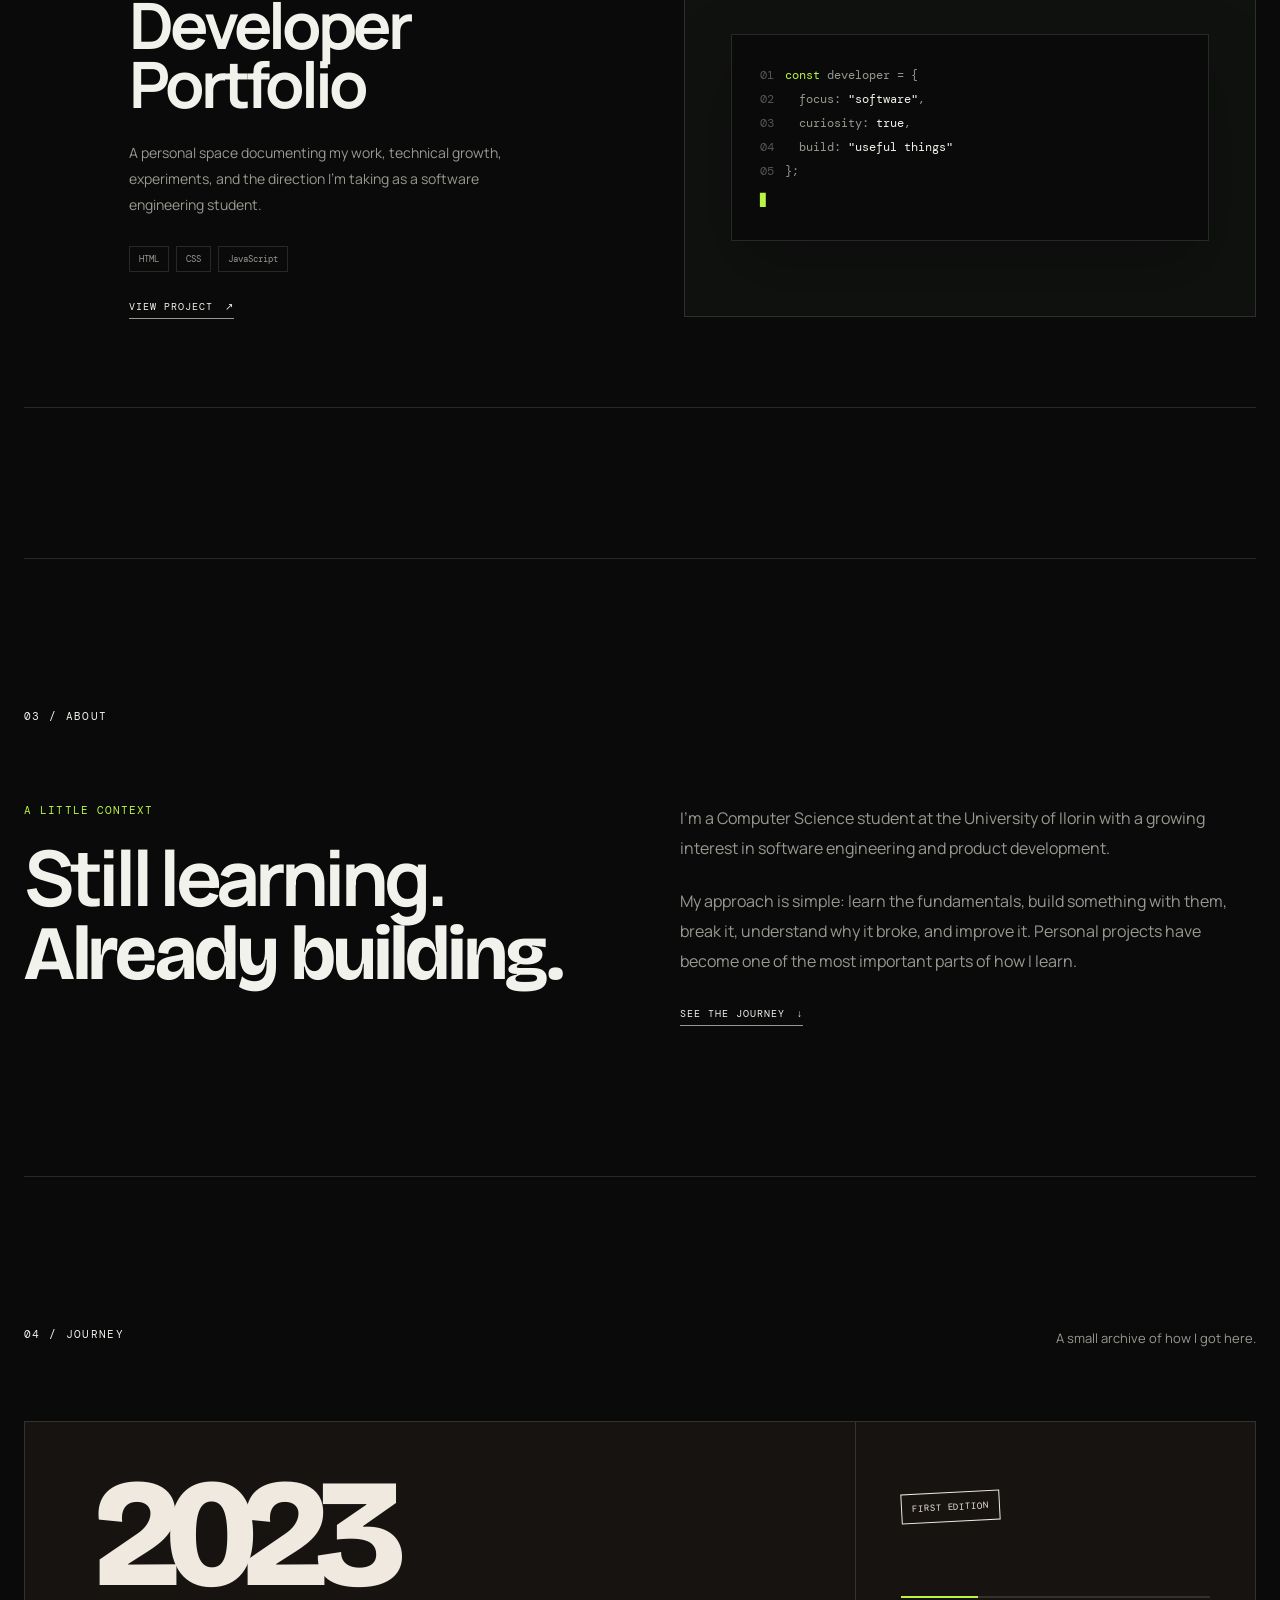
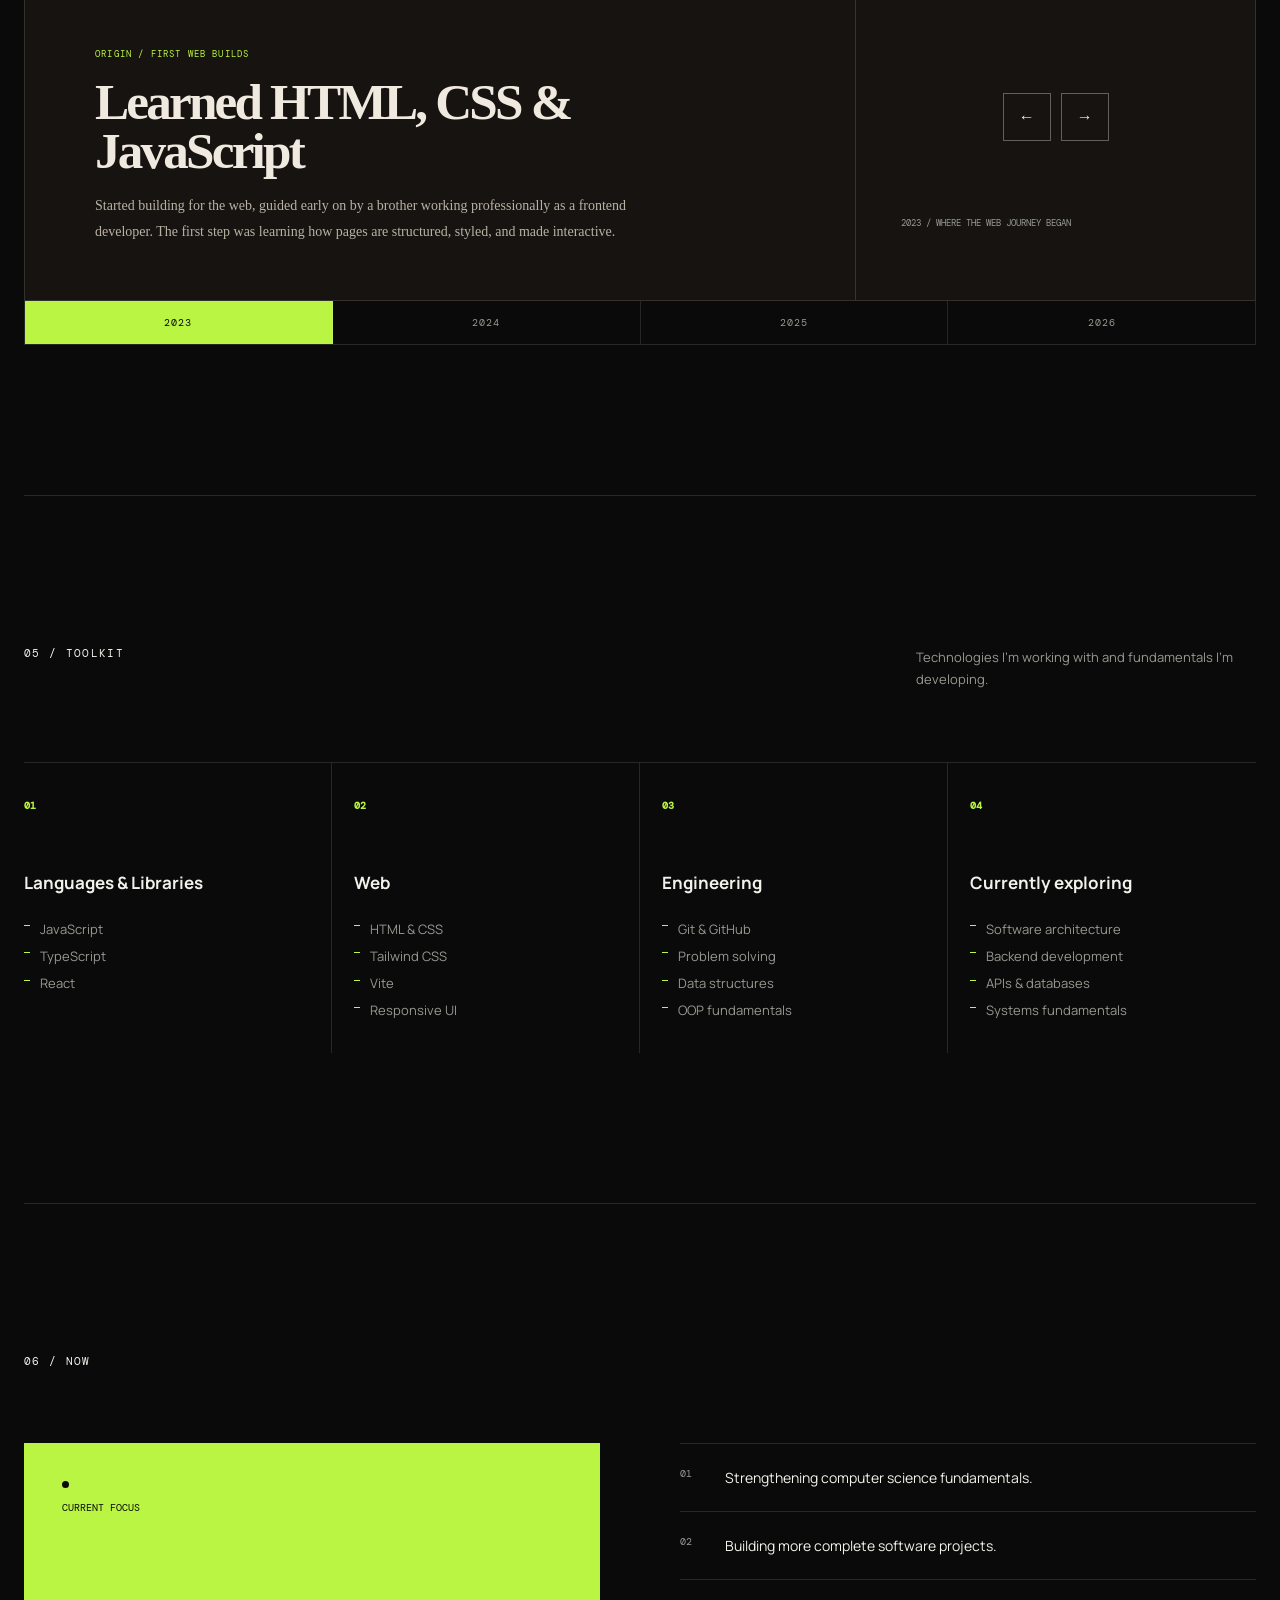
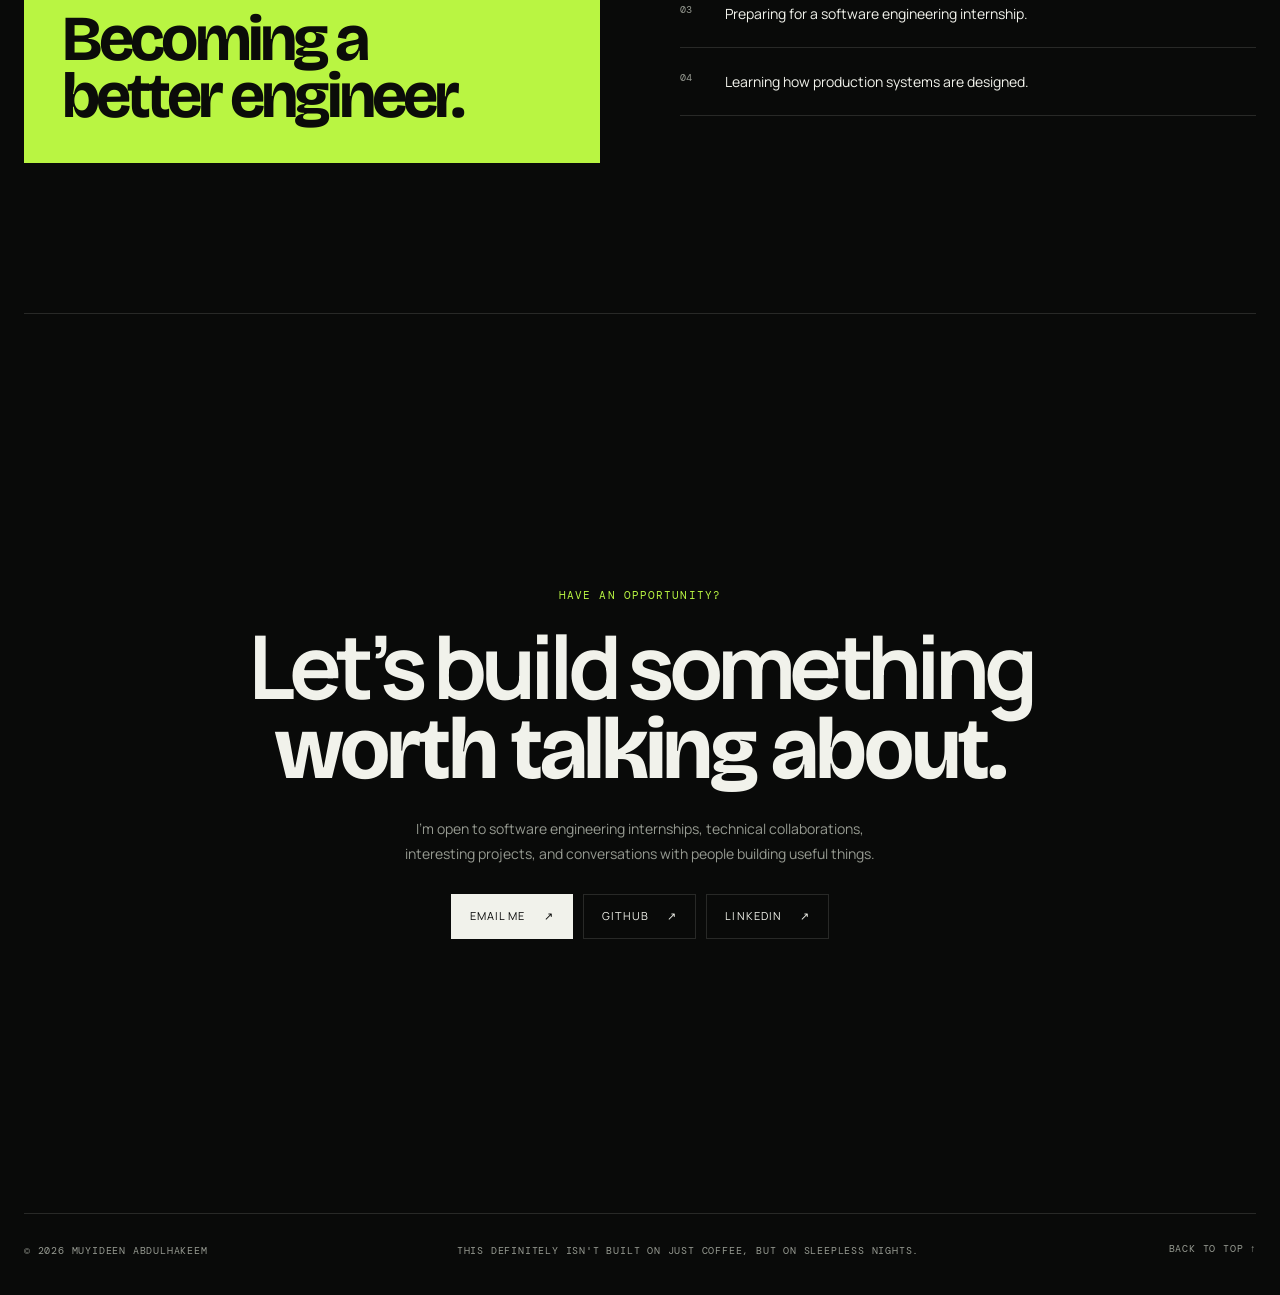
==== commit 4fcfe070: "Refactor logo markup in header for improved semantics" ====
--- a/index.html
+++ b/index.html
@@ -15,7 +15,7 @@
 
   <header class="site-header">
     <a class="brand" href="#top" aria-label="Muyideen Abdulhakeem home">
-      <code class="logo-mark">&lt;&gt;<span class="letter-m">M</span><span class="letter-a">A</span>&lt;/&gt;</code>
+      <code class="logo-mark"><span class="letter-m">M</span><span class="letter-a">A</span></code>
       <span class="brand-name"><span class="brand-reveal"><span class="prompt">$</span><span class="ch fn">M</span><span class="ch fn">U</span><span class="ch fn">Y</span><span class="ch fn">I</span><span class="ch fn">D</span><span class="ch fn">E</span><span class="ch fn">E</span><span class="ch fn">N</span><span class="ch fn">&nbsp;</span><span class="ch ln">A</span><span class="ch ln">B</span><span class="ch ln">D</span><span class="ch ln">U</span><span class="ch ln">L</span><span class="ch ln">H</span><span class="ch ln">A</span><span class="ch ln">K</span><span class="ch ln">E</span><span class="ch ln">E</span><span class="ch ln">M</span><span class="type-cursor">_</span></span></span>
     </a>
 
